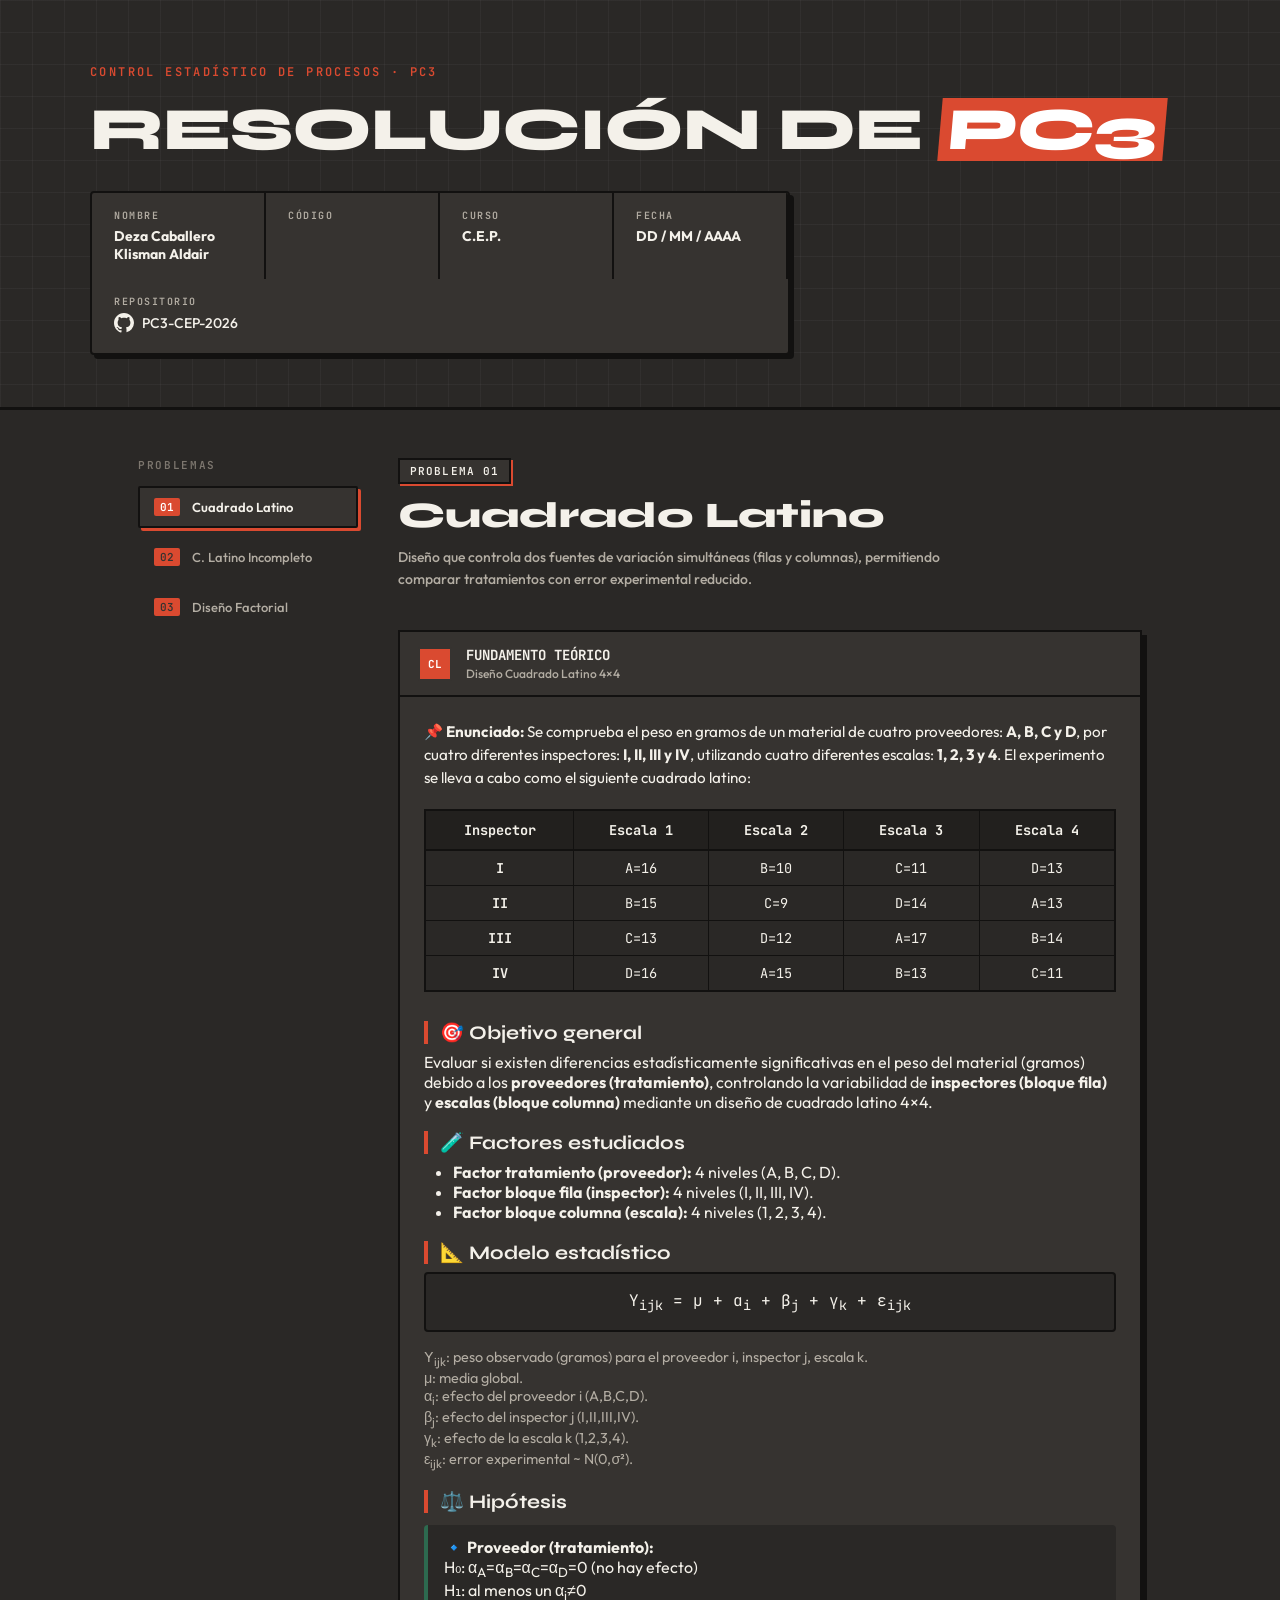
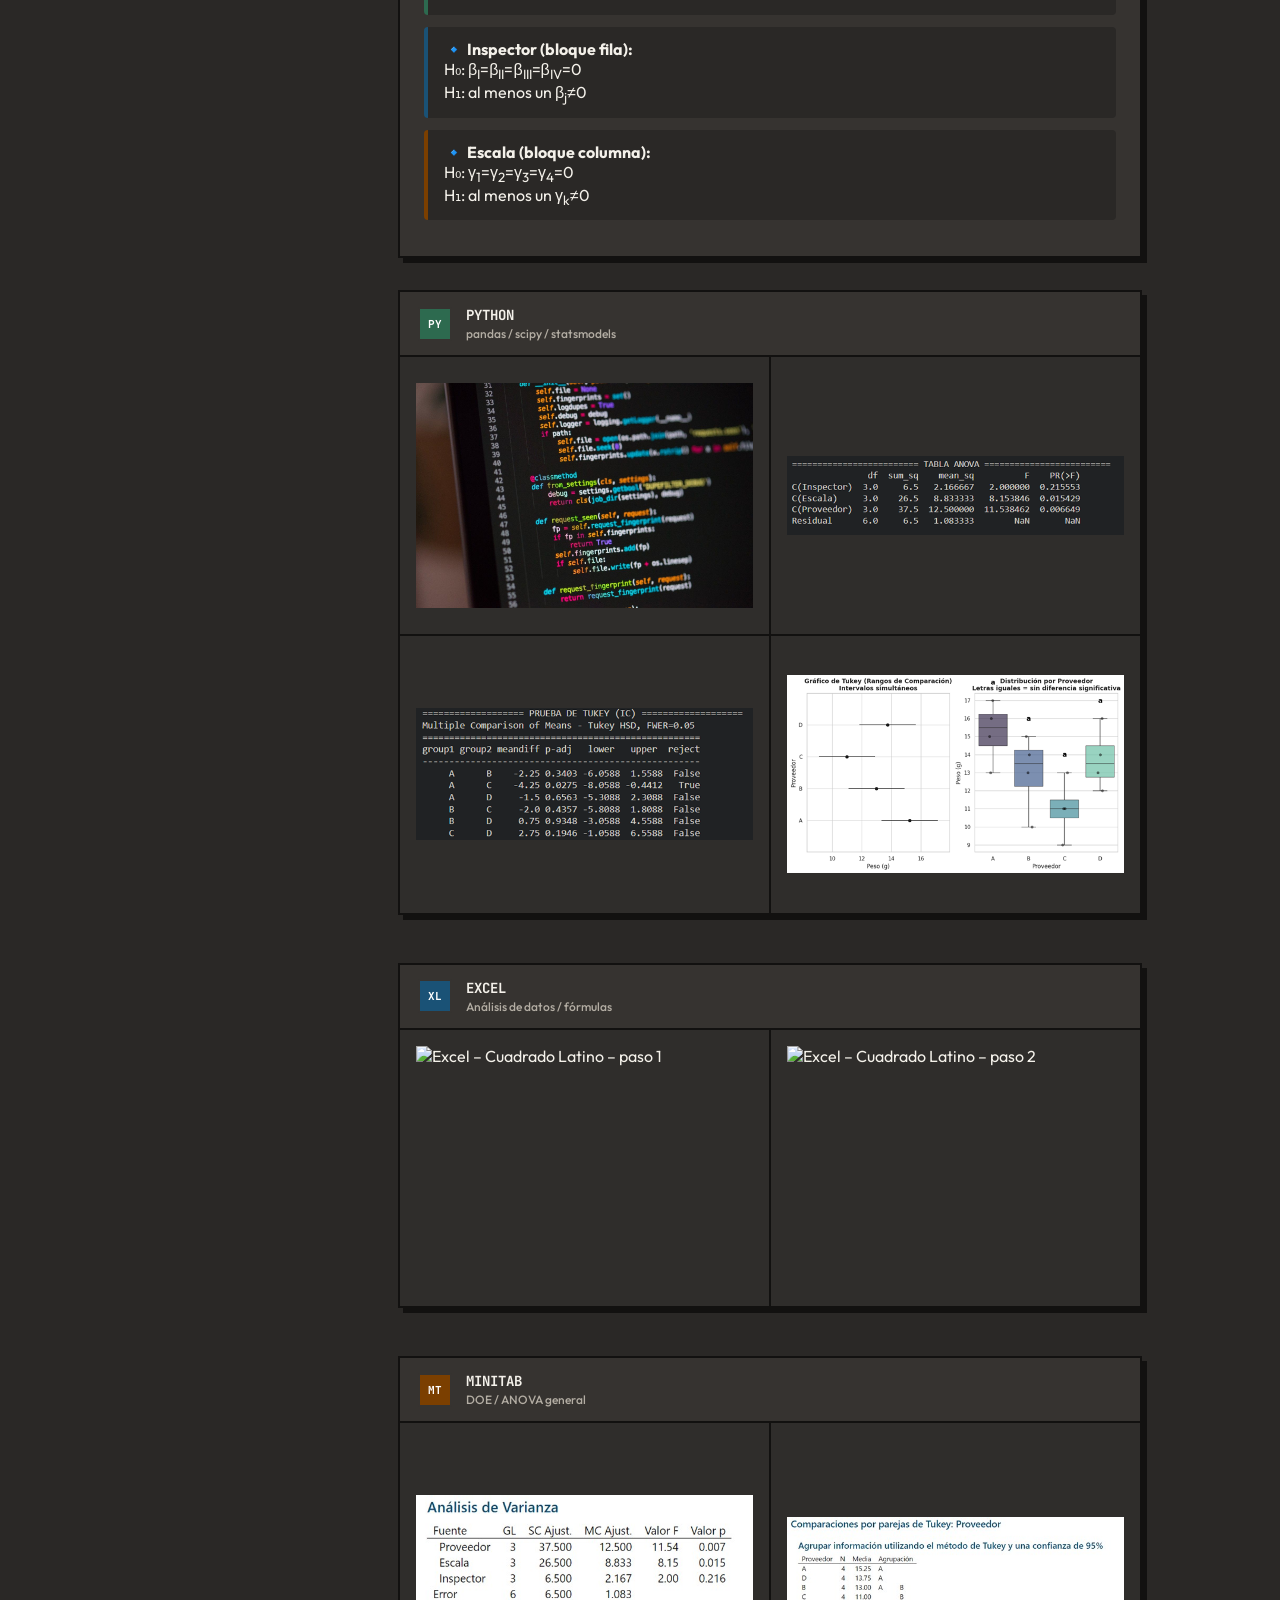
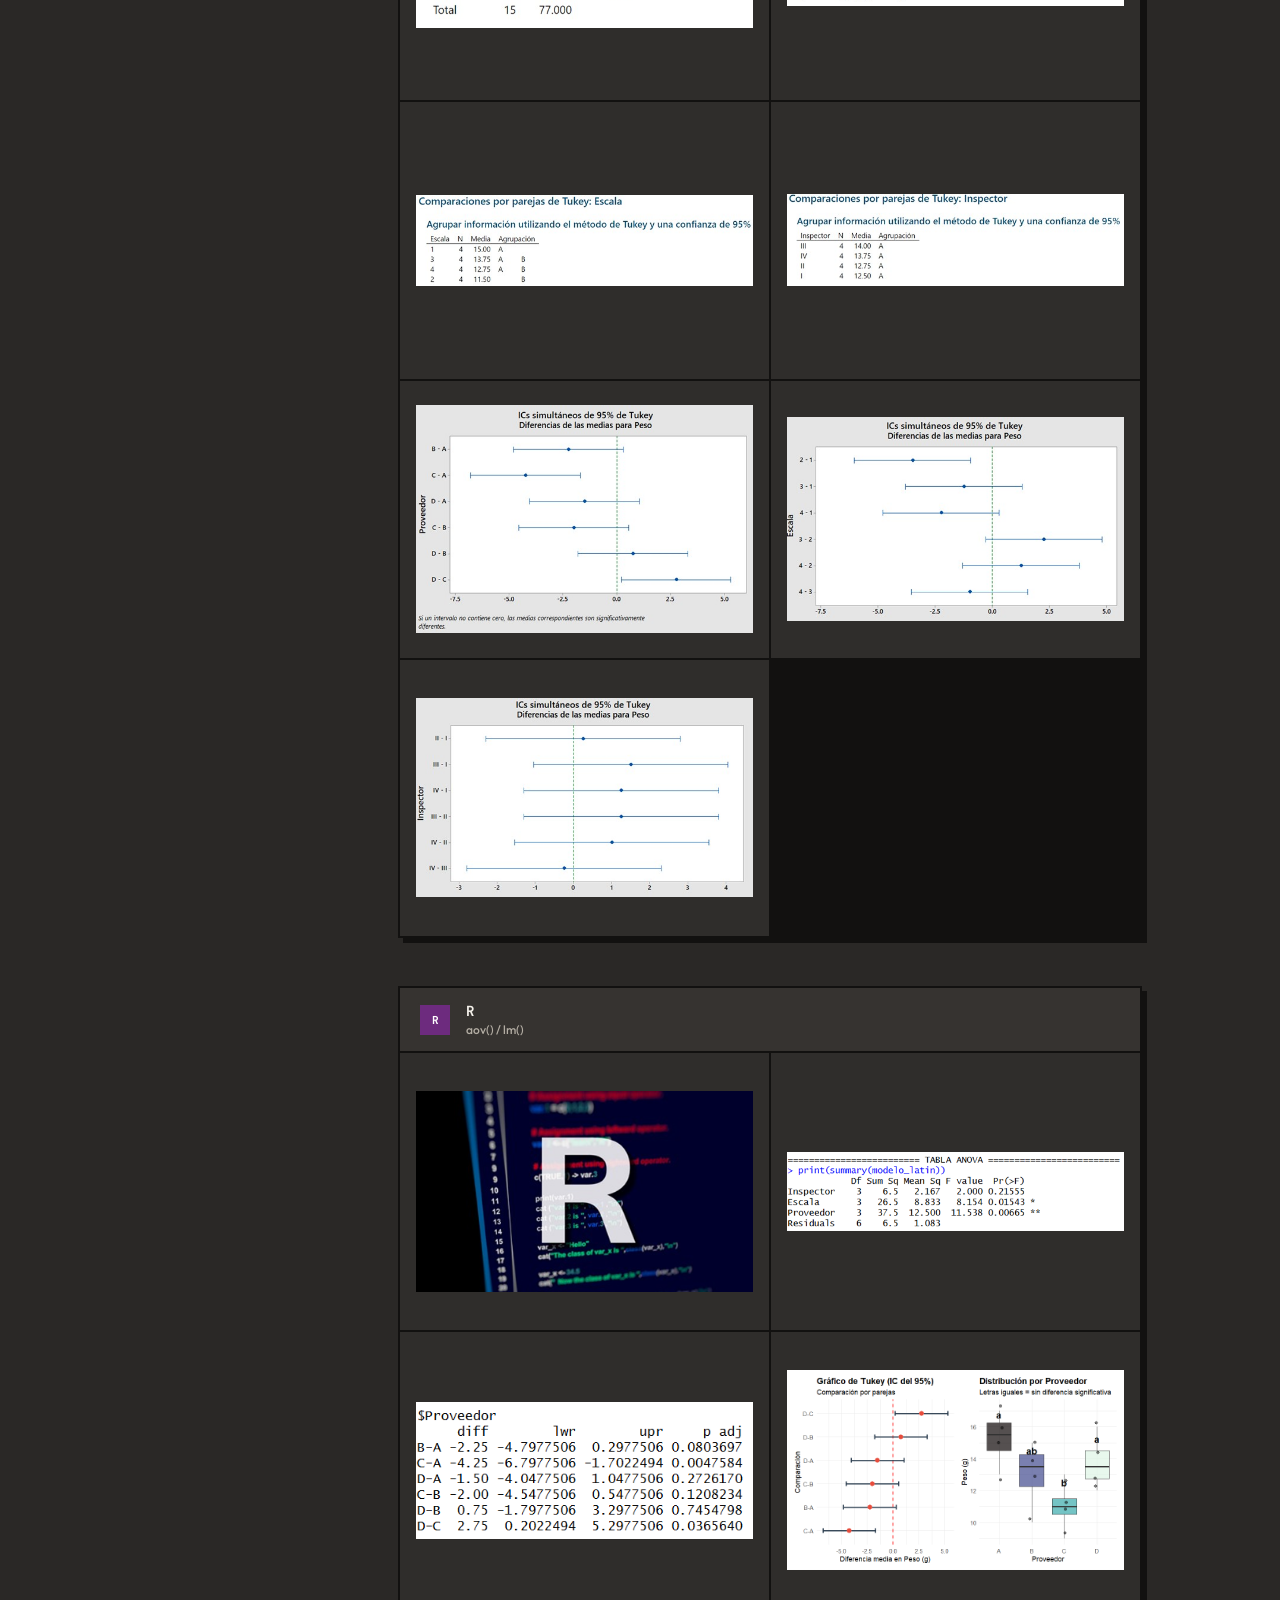
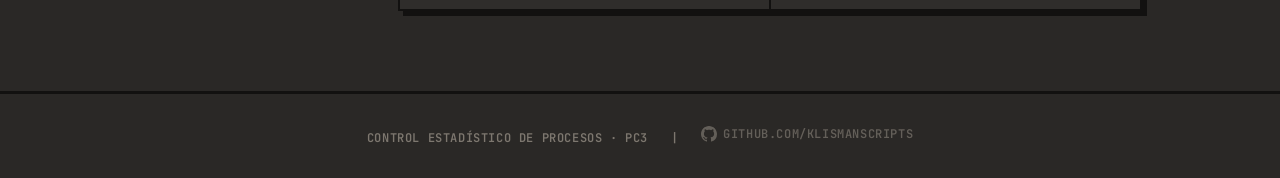
==== index.html @ 6b5bcc13 "Se agrega el proyecto" ====
<!DOCTYPE html>
<html lang="es">
<head>
<meta charset="UTF-8"/>
<meta name="viewport" content="width=device-width, initial-scale=1.0"/>
<title>Examen — Control Estadístico de Procesos</title>
<link rel="preconnect" href="https://fonts.googleapis.com"/>
<link rel="preconnect" href="https://fonts.gstatic.com" crossorigin/>
<link href="https://fonts.googleapis.com/css2?family=Syne:wght@700;800&family=Outfit:wght@300;400;500;600&family=JetBrains+Mono:wght@400;500&display=swap" rel="stylesheet"/>
<!-- Enlace a tu archivo CSS externo -->
<link rel="stylesheet" href="style.css"/>
</head>
<body>

<!-- LIGHTBOX -->
<div id="lb">
  <button id="lb-x" onclick="lbClose()">&#x2715;</button>
  
  <img id="lb-img" src="" alt=""/>
  
  <div id="lb-code-container" style="display:none;">
    <button id="btn-copy" onclick="copyCode()">Copiar Código</button>
    <pre><code id="lb-code"></code></pre>
  </div>
  
  <div id="lb-cap"></div>
</div>
<!-- ═══════════ HERO ═══════════ -->
<div class="hero">
  <div class="hero-in">
    <div class="eyebrow">Control Estadístico de Procesos &middot; PC3</div>
    <h1>Resolución de <em>PC3</em></h1>
    <div class="s-grid">
      <div class="s-field">
        <div class="s-label">Nombre</div>
        <!-- ▼ ESCRIBE TU NOMBRE ▼ -->
        <div class="s-val">Deza Caballero Klisman Aldair</div>
      </div>
      <div class="s-field">
        <div class="s-label">Código</div>
        <!-- ▼ ESCRIBE TU CÓDIGO ▼ -->
        <div class="s-val"></div>
      </div>
      <div class="s-field">
        <div class="s-label">CURSO</div>
        <div class="s-val">C.E.P.</div>
      </div>
      <div class="s-field">
        <div class="s-label">Fecha</div>
        <!-- ▼ ESCRIBE LA FECHA ▼ -->
        <div class="s-val">DD / MM / AAAA</div>
      </div>
      
      <!-- ▼ REPOSITORIO AL FINAL ▼ -->
      <div class="s-field">
        <div class="s-label">Repositorio</div>
        <div class="s-val">
          <a href="https://github.com/KlismanScripts/Calculadora-JavaScript" target="_blank" style="display: inline-flex; align-items: center; gap: 8px; text-decoration: none; color: inherit; font-weight: 500;">
            <svg height="20" viewBox="0 0 16 16" width="20" fill="currentColor" style="vertical-align: middle;">
              <path fill-rule="evenodd" d="M8 0C3.58 0 0 3.58 0 8c0 3.54 2.29 6.53 5.47 7.59.4.07.55-.17.55-.38 0-.19-.01-.82-.01-1.49-2.01.37-2.53-.49-2.69-.94-.09-.23-.48-.94-.82-1.13-.28-.15-.68-.52-.01-.53.63-.01 1.08.58 1.23.82.72 1.21 1.87.87 2.33.66.07-.52.28-.87.51-1.07-1.78-.2-3.64-.89-3.64-3.95 0-.87.31-1.59.82-2.15-.08-.2-.36-1.02.08-2.12 0 0 .67-.21 2.2.82.64-.18 1.32-.27 2-.27.68 0 1.36.09 2 .27 1.53-1.04 2.2-.82 2.2-.82.44 1.1.16 1.92.08 2.12.51.56.82 1.27.82 2.15 0 3.07-1.87 3.75-3.65 3.95.29.25.54.73.54 1.48 0 1.07-.01 1.93-.01 2.2 0 .21-.15.46-.55.38A8.01 8.01 0 0 0 16 8c0-4.42-3.58-8-8-8z"/>
            </svg>
            <span>PC3-CEP-2026</span>
          </a>
        </div>
      </div>
      <!-- ───────────────────────── -->
      
    </div>
  </div>
</div>


<!-- ═══════════ SHELL (sidebar + contenido) ═══════════ -->
<div class="shell">

  <!-- ── SIDEBAR: botones de problema ── -->
  <aside class="sidebar">
    <div class="sidebar-title">Problemas</div>

    <!-- ▼ Un botón por problema. onclick="loadProblem('p1')" ▼ -->
    <button class="prob-btn" id="btn-p1" onclick="loadProblem('p1')">
      <span class="btn-num">01</span>
      <span class="btn-label">Cuadrado Latino</span>
    </button>
    <button class="prob-btn" id="btn-p2" onclick="loadProblem('p2')">
      <span class="btn-num">02</span>
      <span class="btn-label">C. Latino Incompleto</span>
    </button>
    <button class="prob-btn" id="btn-p3" onclick="loadProblem('p3')">
      <span class="btn-num">03</span>
      <span class="btn-label">Diseño Factorial</span>
    </button>
    <!--
    ▼ AGREGA MÁS PROBLEMAS AQUÍ — copia el bloque de arriba y cambia el número y nombre ▼
    <button class="prob-btn" onclick="show('p4')">
      <span class="btn-num">04</span>
      <span class="btn-label">Nombre del problema</span>
    </button>
    -->
  </aside>

  <!-- ── CONTENIDO: paneles de problema ── -->
  <div class="content" id="contenedor-dinamico">
    
    <!-- ╔═══════════════════════════════════════════════╗
         ║  MENSAJE INICIAL EN LA CARÁTULA               ║
         ╚═══════════════════════════════════════════════╝ -->
    <div style="text-align: center; padding: 60px 20px; color: var(--ink-soft); font-family: var(--font-m);">
      <h2 style="font-family: var(--font-d); font-size: 24px; color: var(--ink); margin-bottom: 10px;">¡Bienvenido al Examen!</h2>
      <p>Selecciona un problema en la barra lateral para ver su resolución.</p>
    </div>

  </div><!-- /content -->
</div><!-- /shell -->

<footer>
  Control Estadístico de Procesos &middot; PC3
  &nbsp;&nbsp;|&nbsp;&nbsp;
  <a href="https://github.com/TU_USUARIO" target="_blank" style="color:inherit;opacity:0.7;text-decoration:none;display:inline-flex;align-items:center;gap:6px;">
    <svg height="16" width="16" viewBox="0 0 16 16" fill="currentColor"><path d="M8 0C3.58 0 0 3.58 0 8c0 3.54 2.29 6.53 5.47 7.59.4.07.55-.17.55-.38 0-.19-.01-.82-.01-1.49-2.01.37-2.53-.49-2.69-.94-.09-.23-.48-.94-.82-1.13-.28-.15-.68-.52-.01-.53.63-.01 1.08.58 1.23.82.72 1.21 1.87.87 2.33.66.07-.52.28-.87.51-1.07-1.78-.2-3.64-.89-3.64-3.95 0-.87.31-1.59.82-2.15-.08-.2-.36-1.02.08-2.12 0 0 .67-.21 2.2.82.64-.18 1.32-.27 2-.27.68 0 1.36.09 2 .27 1.53-1.04 2.2-.82 2.2-.82.44 1.1.16 1.92.08 2.12.51.56.82 1.27.82 2.15 0 3.07-1.87 3.75-3.65 3.95.29.25.54.73.54 1.48 0 1.07-.01 1.93-.01 2.2 0 .21.15.46.55.38A8.013 8.013 0 0016 8c0-4.42-3.58-8-8-8z"/></svg>
    github.com/KlismanScripts
  </a>
</footer>
<!-- Enlace a tu archivo JS externo -->
<script src="script.js"></script>
</body>
</html>
---- style.css ----
:root {
  /* ▼ PALETA DARK MODE FANZINE (Cálida, estéticamente profesional y sin negros puros) ▼ */
  --bg:        #2a2826; /* Fondo carbón cálido, descansa la vista y da un toque premium */
  --ink:       #f4f1ea; /* ¡Tu fondo claro original ahora es el color del texto! Mantiene la identidad */
  --ink-soft:  #b3ada3; /* Gris arena claro para textos secundarios */
  --ink-muted: #7d776f; /* Gris medio apagado para detalles */
  --white:     #363330; /* El color de los paneles, sutilmente más claro que el fondo */
  --rule:      #121110; /* Un tono casi negro mate para bordes y sombras (mantiene el contraste indie) */
  --gold:      #da4a30; /* El mismo rojo vintage, un 5% más vibrante para resaltar en oscuro */
  
  /* ▼ COLORES DE HERRAMIENTAS (INTACTOS) ▼ */
  --py: #2d6a4f;
  --xl: #1a5276;
  --mt: #7b3f00;
  --r:  #6d2b7e;
  
  --font-d: 'Syne', sans-serif;
  --font-b: 'Outfit', sans-serif;
  --font-m: 'JetBrains Mono', monospace;
  --rad: 4px; /* Bordes menos redondeados para un look más rústico/impreso */
  --rad-s: 2px;
}
*, *::before, *::after { box-sizing: border-box; margin: 0; padding: 0; }
html { scroll-behavior: smooth; }
body { font-family: var(--font-b); background: var(--bg); color: var(--ink); -webkit-font-smoothing: antialiased; }

/* ── HERO ── */
.hero { background: var(--bg); color: var(--ink); padding: 64px 48px 52px; position: relative; overflow: hidden; border-bottom: 3px solid var(--rule); }
.hero::before {
  content: ''; position: absolute; inset: 0;
  /* Grilla de fondo adaptada al modo oscuro con tu color arena transparente */
  background-image: linear-gradient(rgba(244, 241, 234, 0.04) 1px, transparent 1px),
                    linear-gradient(90deg, rgba(244, 241, 234, 0.04) 1px, transparent 1px);
  background-size: 32px 32px;
}
.hero-in { position: relative; max-width: 1100px; margin: 0 auto; }
.eyebrow { font-family: var(--font-m); font-size: 12px; font-weight: 600; letter-spacing: .2em; text-transform: uppercase; color: var(--gold); margin-bottom: 18px; }
.hero h1 { font-family: var(--font-d); font-size: clamp(34px,5vw,60px); font-weight: 800; line-height: 1.05; margin-bottom: 30px; letter-spacing: -1px; text-transform: uppercase; color: var(--ink); }
.hero h1 em { font-style: normal; color: #ffffff; background: var(--gold); padding: 0 8px; display: inline-block; transform: skew(-5deg); }
.s-grid { display: grid; grid-template-columns: repeat(4,1fr); border: 2px solid var(--rule); border-radius: var(--rad); overflow: hidden; max-width: 700px; background: var(--white); box-shadow: 4px 4px 0px var(--rule); }
.s-field { padding: 16px 22px; border-right: 2px solid var(--rule); }
.s-field:last-child { border-right: none; }
.s-label { font-family: var(--font-m); font-size: 10px; font-weight: 600; letter-spacing: .15em; text-transform: uppercase; color: var(--ink-soft); margin-bottom: 5px; }
.s-val { font-size: 14px; font-weight: 700; color: var(--ink); }

/* ── SIDEBAR + LAYOUT ── */
.shell { display: flex; max-width: 1100px; margin: 0 auto; padding: 0 48px 80px; gap: 40px; }

.sidebar {
  flex-shrink: 0;
  width: 220px;
  padding-top: 48px;
  position: sticky;
  top: 24px;
  align-self: flex-start;
  height: fit-content;
}
.sidebar-title {
  font-family: var(--font-m);
  font-size: 11px;
  font-weight: 600;
  letter-spacing: .15em;
  text-transform: uppercase;
  color: var(--ink-muted);
  margin-bottom: 14px;
}
.prob-btn {
  display: flex;
  align-items: center;
  gap: 12px;
  width: 100%;
  background: transparent;
  border: 2px solid transparent;
  border-radius: var(--rad-s);
  padding: 10px 14px;
  cursor: pointer;
  text-align: left;
  margin-bottom: 8px;
  transition: all .15s ease;
  font-family: var(--font-b);
  color: var(--ink-soft);
}
/* Reemplazo del salto por un sutil oscurecimiento de fondo para mayor seriedad */
.prob-btn:hover { border-color: var(--rule); background: rgba(244, 241, 234, 0.03); color: var(--ink); }
/* Botón activo estático, sin desplazamientos */
.prob-btn.active { background: var(--white); border-color: var(--rule); color: var(--ink); box-shadow: 3px 3px 0px var(--gold); }
.btn-num {
  font-family: var(--font-m);
  font-size: 11px;
  font-weight: 600;
  color: var(--white); /* Texto sobre el oro */
  background: var(--gold);
  border-radius: 2px;
  padding: 2px 6px;
  flex-shrink: 0;
}
.prob-btn.active .btn-num { color: #ffffff; background: var(--gold); }
.btn-label { font-size: 13px; font-weight: 500; }
.prob-btn.active .btn-label { color: var(--ink); font-weight: 600; }

/* ── CONTENIDO ── */
.content { flex: 1; min-width: 0; padding-top: 48px; }
.prob-panel { display: none; }
.prob-panel.active { display: block; animation: punchIn 0.25s cubic-bezier(0.175, 0.885, 0.32, 1.275); }

@keyframes punchIn {
  from { opacity: 0; transform: scale(0.98); }
  to { opacity: 1; transform: scale(1); }
}

.prob-head { margin-bottom: 40px; }
.prob-tag {
  display: inline-block;
  font-family: var(--font-m); font-size: 11px; font-weight: 600; letter-spacing: .1em; text-transform: uppercase;
  color: var(--ink); background: var(--white); border: 2px solid var(--rule);
  padding: 4px 10px; margin-bottom: 12px; box-shadow: 2px 2px 0px var(--gold);
}
.prob-title { font-family: var(--font-d); font-size: clamp(24px,3vw,36px); font-weight: 800; line-height: 1.1; color: var(--ink); }
.prob-desc { margin-top: 10px; font-size: 14px; font-weight: 500; color: var(--ink-soft); line-height: 1.6; max-width: 600px; }

/* ── BLOQUE DE HERRAMIENTA ── */
/* Se eliminó la transición y el hover que movían el bloque. Ahora se mantiene firme y profesional */
.tool-block { margin-bottom: 48px; border: 2px solid var(--rule); background: var(--white); box-shadow: 5px 5px 0px var(--rule); }
.tool-block:last-child { margin-bottom: 0; }

.tool-header {
  display: flex; align-items: center; gap: 14px;
  padding: 14px 18px;
  border-bottom: 2px solid var(--rule);
  background: var(--white);
}

.tool-badge {
  width: 34px; height: 34px; border-radius: 2px;
  display: flex; align-items: center; justify-content: center;
  font-family: var(--font-m); font-size: 11px; font-weight: 700; color: #fff; flex-shrink: 0;
  border: 2px solid var(--white);
}
.tool-badge.py  { background: var(--py); }
.tool-badge.xl  { background: var(--xl); }
.tool-badge.mt  { background: var(--mt); }
.tool-badge.r   { background: var(--r);  }

.tool-name { font-family: var(--font-m); font-size: 14px; font-weight: 700; color: var(--ink); text-transform: uppercase; }
.tool-sub  { font-size: 12px; font-weight: 500; color: var(--ink-soft); margin-top: 2px; }

/* grilla de imágenes */
.img-grid {
  display: grid;
  grid-template-columns: repeat(auto-fill, minmax(280px, 1fr));
  gap: 2px;
  background: var(--rule); /* Las líneas entre imágenes se verán como sombras gruesas */
}
.img-cell {
  background: #2f2d2b; /* Fondo sutilmente oscuro para enmarcar la imagen sin ser negro */
  position: relative;
  overflow: hidden;
  cursor: zoom-in;
  aspect-ratio: 4/3;
}
.img-cell img {
  width: 100%; height: 100%;
  object-fit: contain;
  padding: 16px;
  transition: transform .2s ease;
}
/* Se redujo la escala de 1.03 a 1.01 para un efecto imperceptible y más serio */
.img-cell:hover img { transform: scale(1.01); }
.img-cap {
  position: absolute; bottom: 0; left: 0; right: 0;
  background: rgba(18, 17, 16, 0.9); /* Fondo semi-transparente que empata con la sombra */
  color: var(--ink); font-family: var(--font-m); font-size: 10px; font-weight: 500;
  padding: 8px 12px; letter-spacing: .05em; text-transform: uppercase;
  transform: translateY(100%); transition: transform 0.2s ease;
  border-top: 1px solid var(--rule);
}
.img-cell:hover .img-cap { transform: translateY(0); } /* El caption sube al pasar el mouse */

/* ── LIGHTBOX ── */
#lb { display:none; position:fixed; inset:0; background:rgba(18, 17, 16, 0.92); z-index:9999; align-items:center; justify-content:center; padding:24px; backdrop-filter: blur(6px); }
#lb.open { display:flex; }
#lb img { max-width:92vw; max-height:92vh; object-fit:contain; border: 4px solid var(--rule); box-shadow: 12px 12px 0px var(--rule); background: var(--bg); }
/* Se eliminó la animación de salto al cerrar el lightbox para mayor estabilidad */
#lb-x { position:fixed; top:24px; right:32px; width:44px; height:44px; border-radius:0; background:var(--gold); border:2px solid var(--rule); color:#ffffff; font-size:20px; font-weight:bold; cursor:pointer; display:flex; align-items:center; justify-content:center; transition: all 0.15s; box-shadow: 3px 3px 0px var(--rule); }
#lb-x:hover { background: var(--ink); color: var(--rule); } 
#lb-cap { position:fixed; bottom:24px; left:50%; transform:translateX(-50%); background:var(--white); color:var(--ink); border: 2px solid var(--rule); font-family:var(--font-m); font-size:12px; font-weight: 600; padding:8px 16px; text-transform: uppercase; box-shadow: 4px 4px 0px var(--rule); }

footer { border-top:3px solid var(--rule); padding:32px 48px; text-align:center; font-family:var(--font-m); font-size:12px; font-weight:600; color:var(--ink-muted); letter-spacing:.05em; text-transform: uppercase; }

@media(max-width:700px) {
  .hero { padding:40px 20px 36px; }
  .s-grid { grid-template-columns:1fr 1fr; }
  .shell { flex-direction:column; padding:0 20px 60px; gap:0; }
  .sidebar { width:100%; position:static; padding-top:32px; display:flex; flex-wrap:wrap; gap:8px; border-bottom: 2px dashed var(--rule); padding-bottom: 24px; margin-bottom: 24px; }
  .sidebar-title { width:100%; }
  .prob-btn { width:auto; flex:1; min-width:140px; margin-bottom: 0; }
  .content { padding-top:0; }
  .img-grid { grid-template-columns:1fr; gap: 2px; }
}

/*parche*/

/* ── ESTILOS PARA EL CÓDIGO EN EL LIGHTBOX ── */
#lb-code-container {
  background: var(--white); /* Alineado con las tarjetas */
  color: var(--ink); /* Tu color arena claro */
  padding: 36px 24px 24px 24px;
  border-radius: var(--rad);
  width: 90vw;
  max-width: 800px;
  max-height: 80vh;
  overflow-y: auto;
  position: relative;
  text-align: left;
  font-family: var(--font-m);
  font-size: 14px;
  line-height: 1.5;
  box-shadow: 12px 12px 0px var(--rule);
  border: 4px solid var(--rule);
}

#lb-code-container pre {
  margin: 0;
  white-space: pre-wrap; /* Para que el código no se salga de la pantalla */
}

/* Botón de copiar estático, sin saltos en hover */
#btn-copy {
  position: absolute;
  top: 12px;
  right: 12px;
  background: var(--gold);
  color: #ffffff;
  border: 2px solid var(--rule);
  padding: 6px 12px;
  cursor: pointer;
  font-family: var(--font-m);
  font-size: 12px;
  font-weight: 600;
  border-radius: var(--rad-s);
  transition: all 0.15s;
}

#btn-copy:hover {
  background: var(--ink);
  color: var(--rule);
}
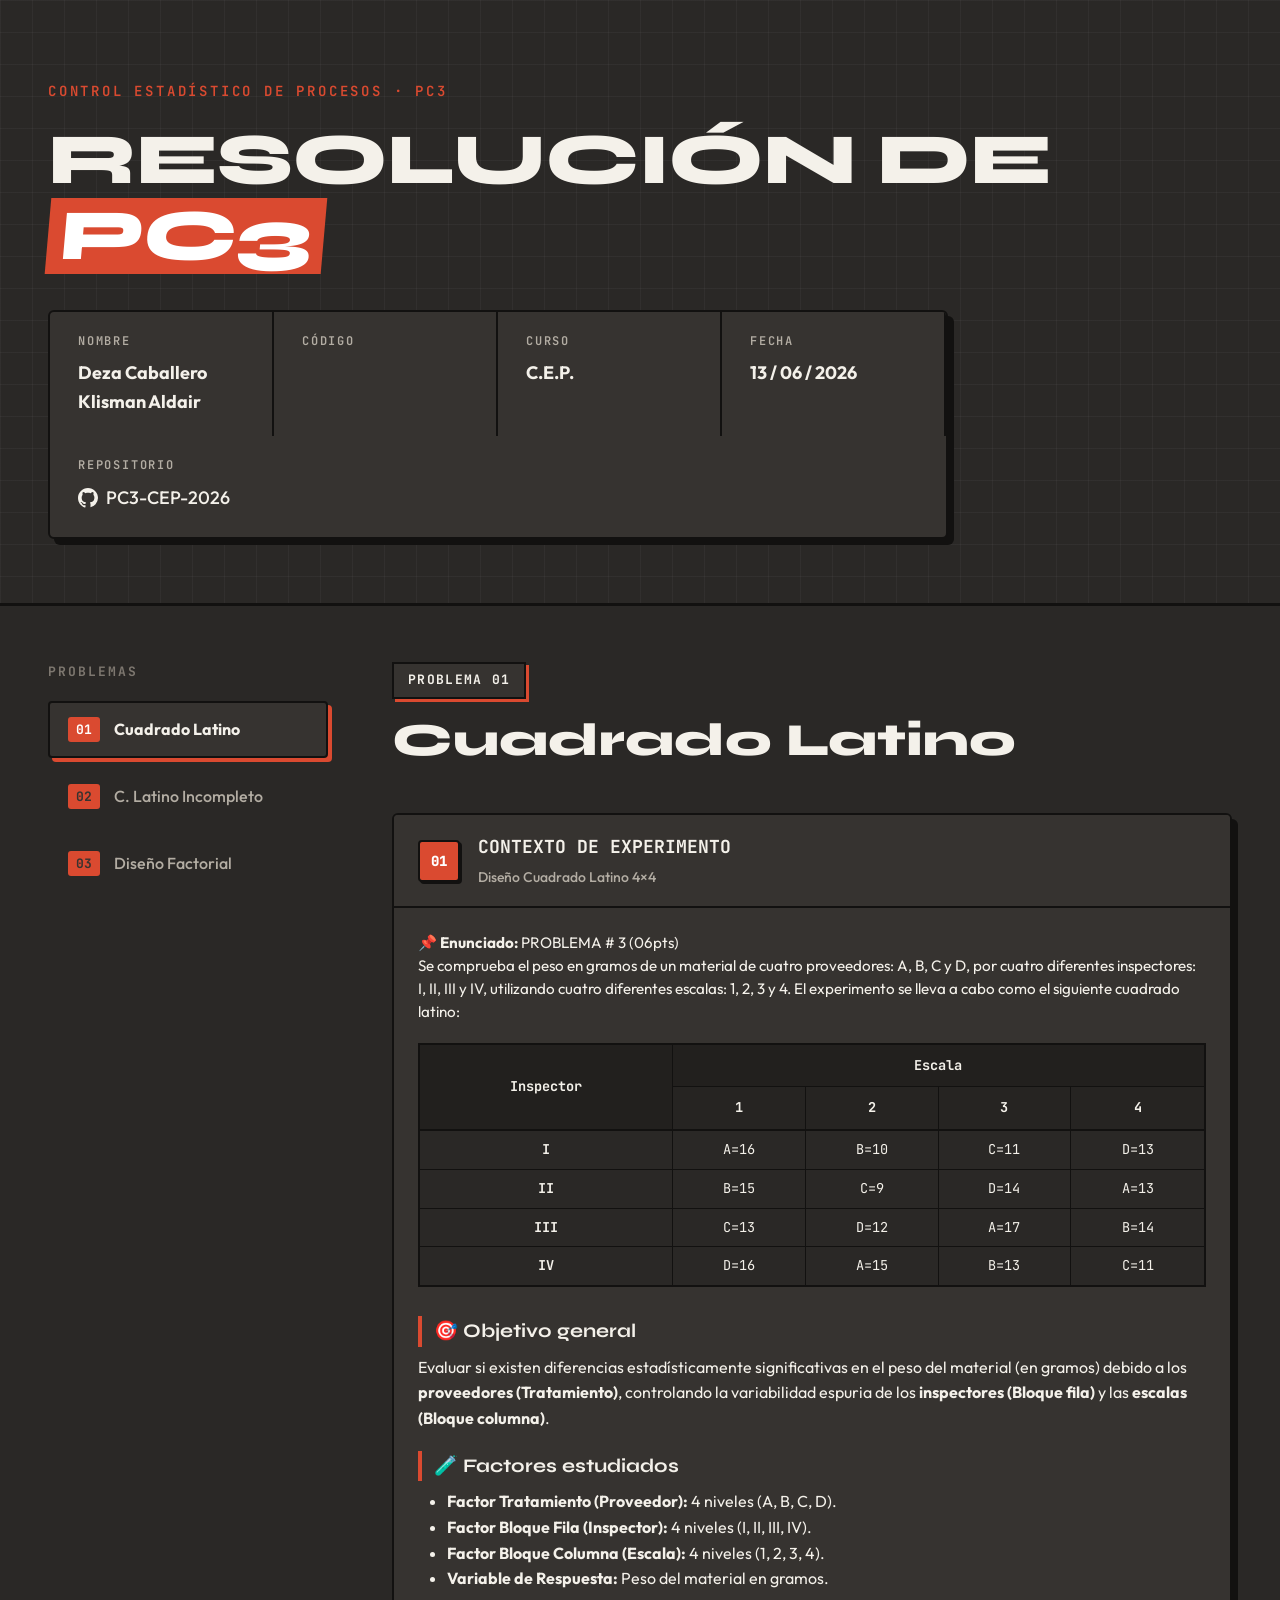
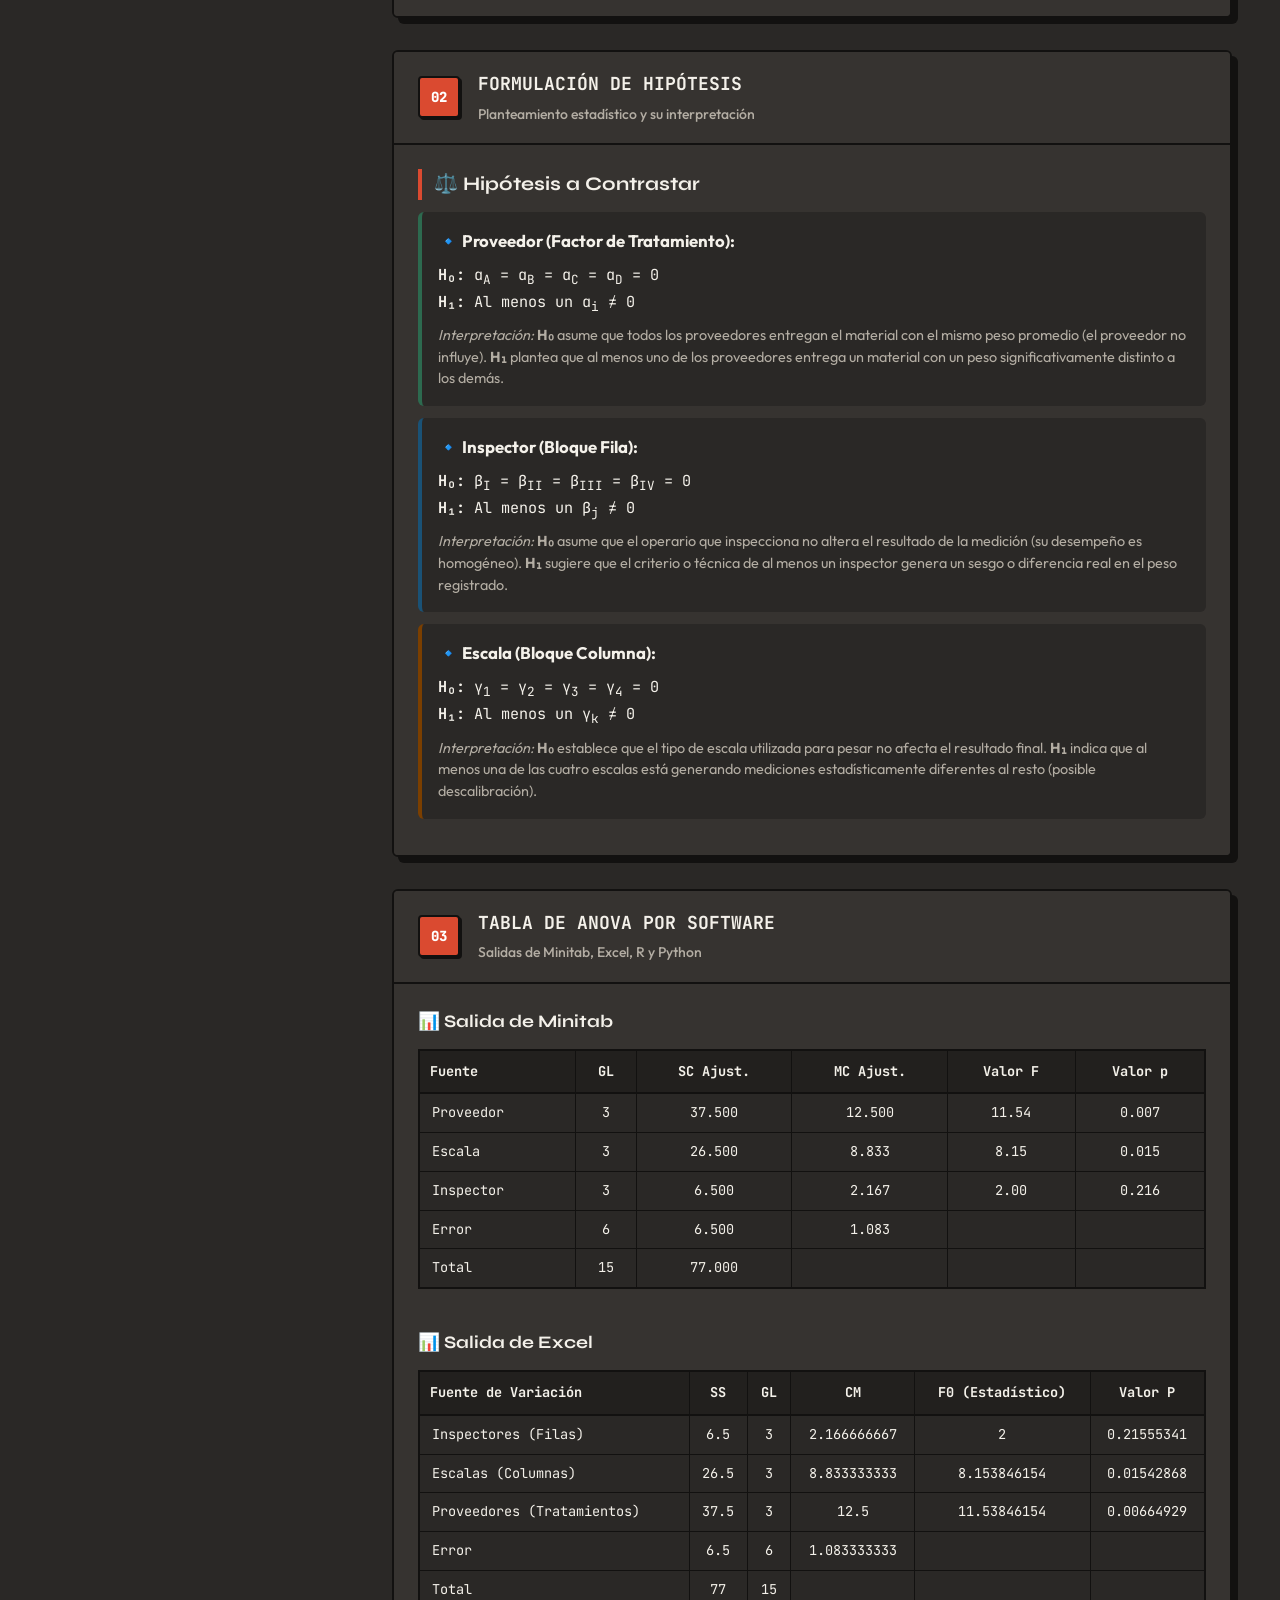
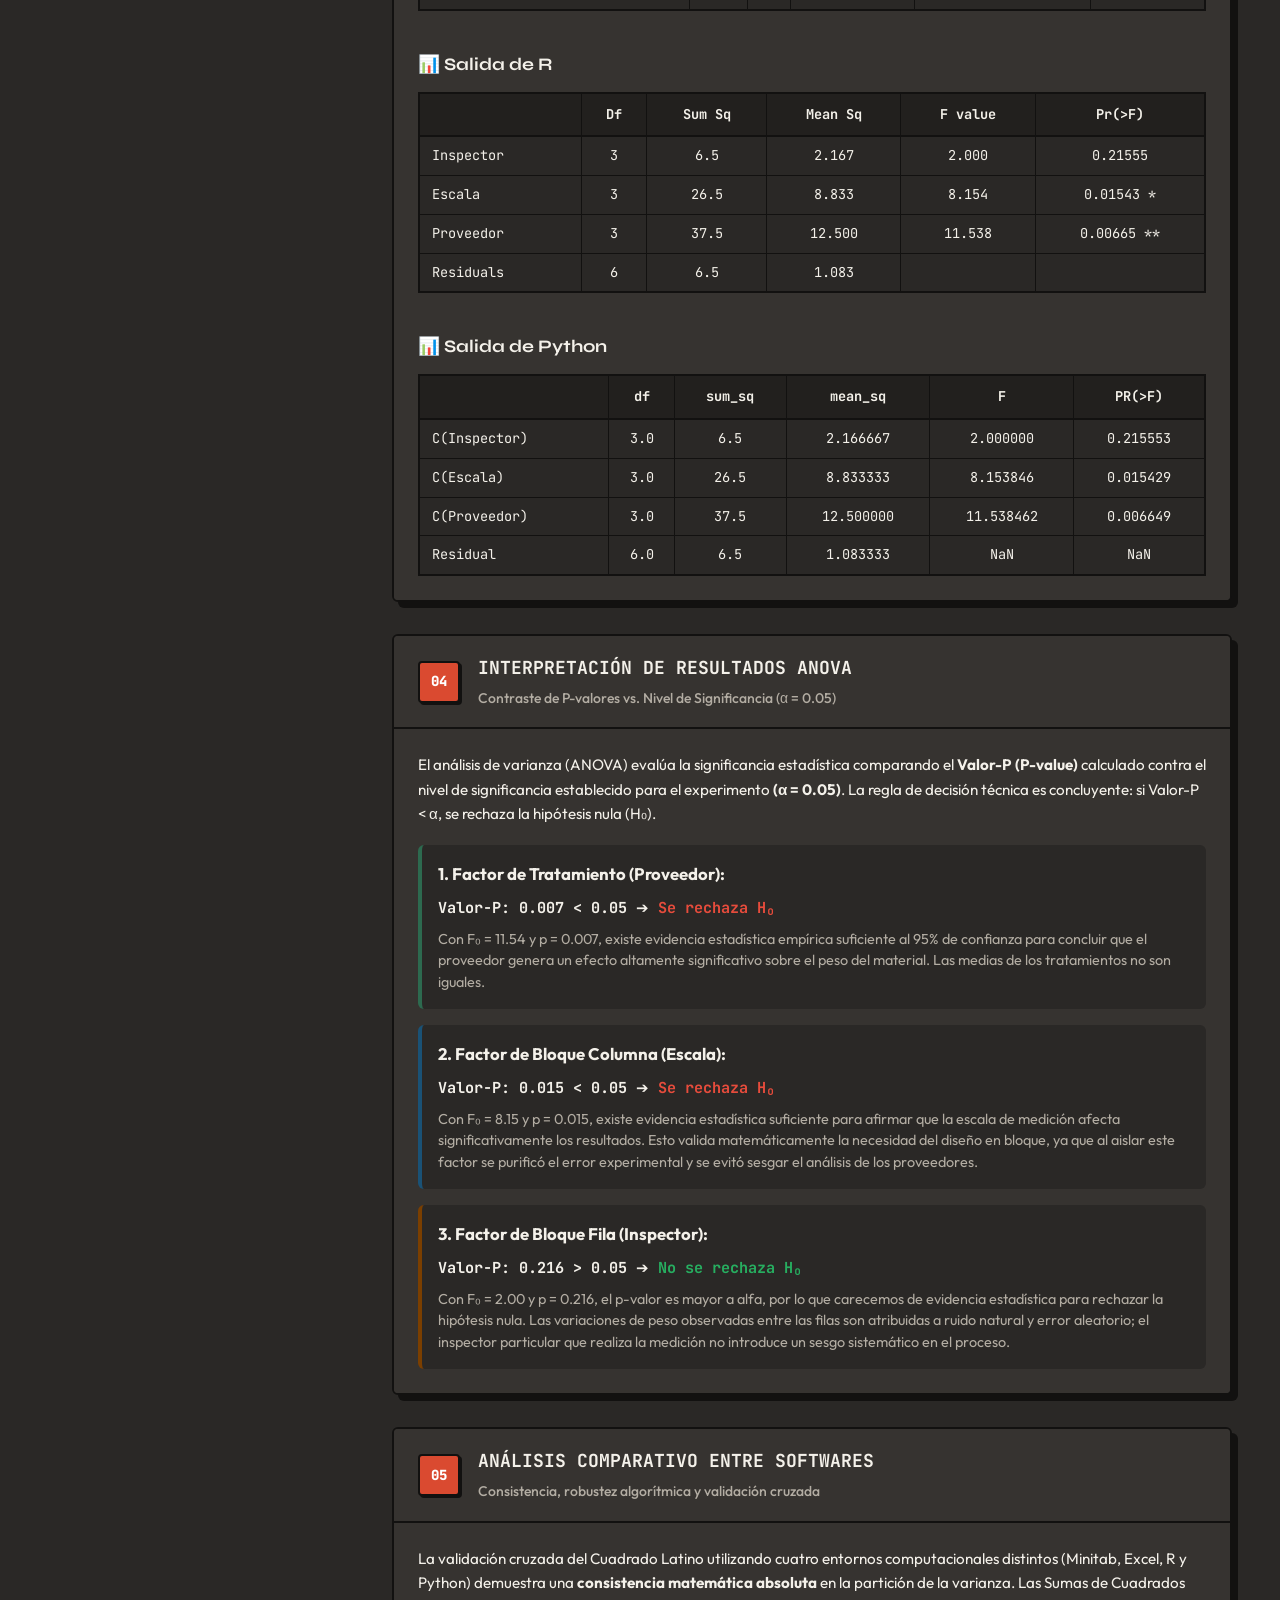
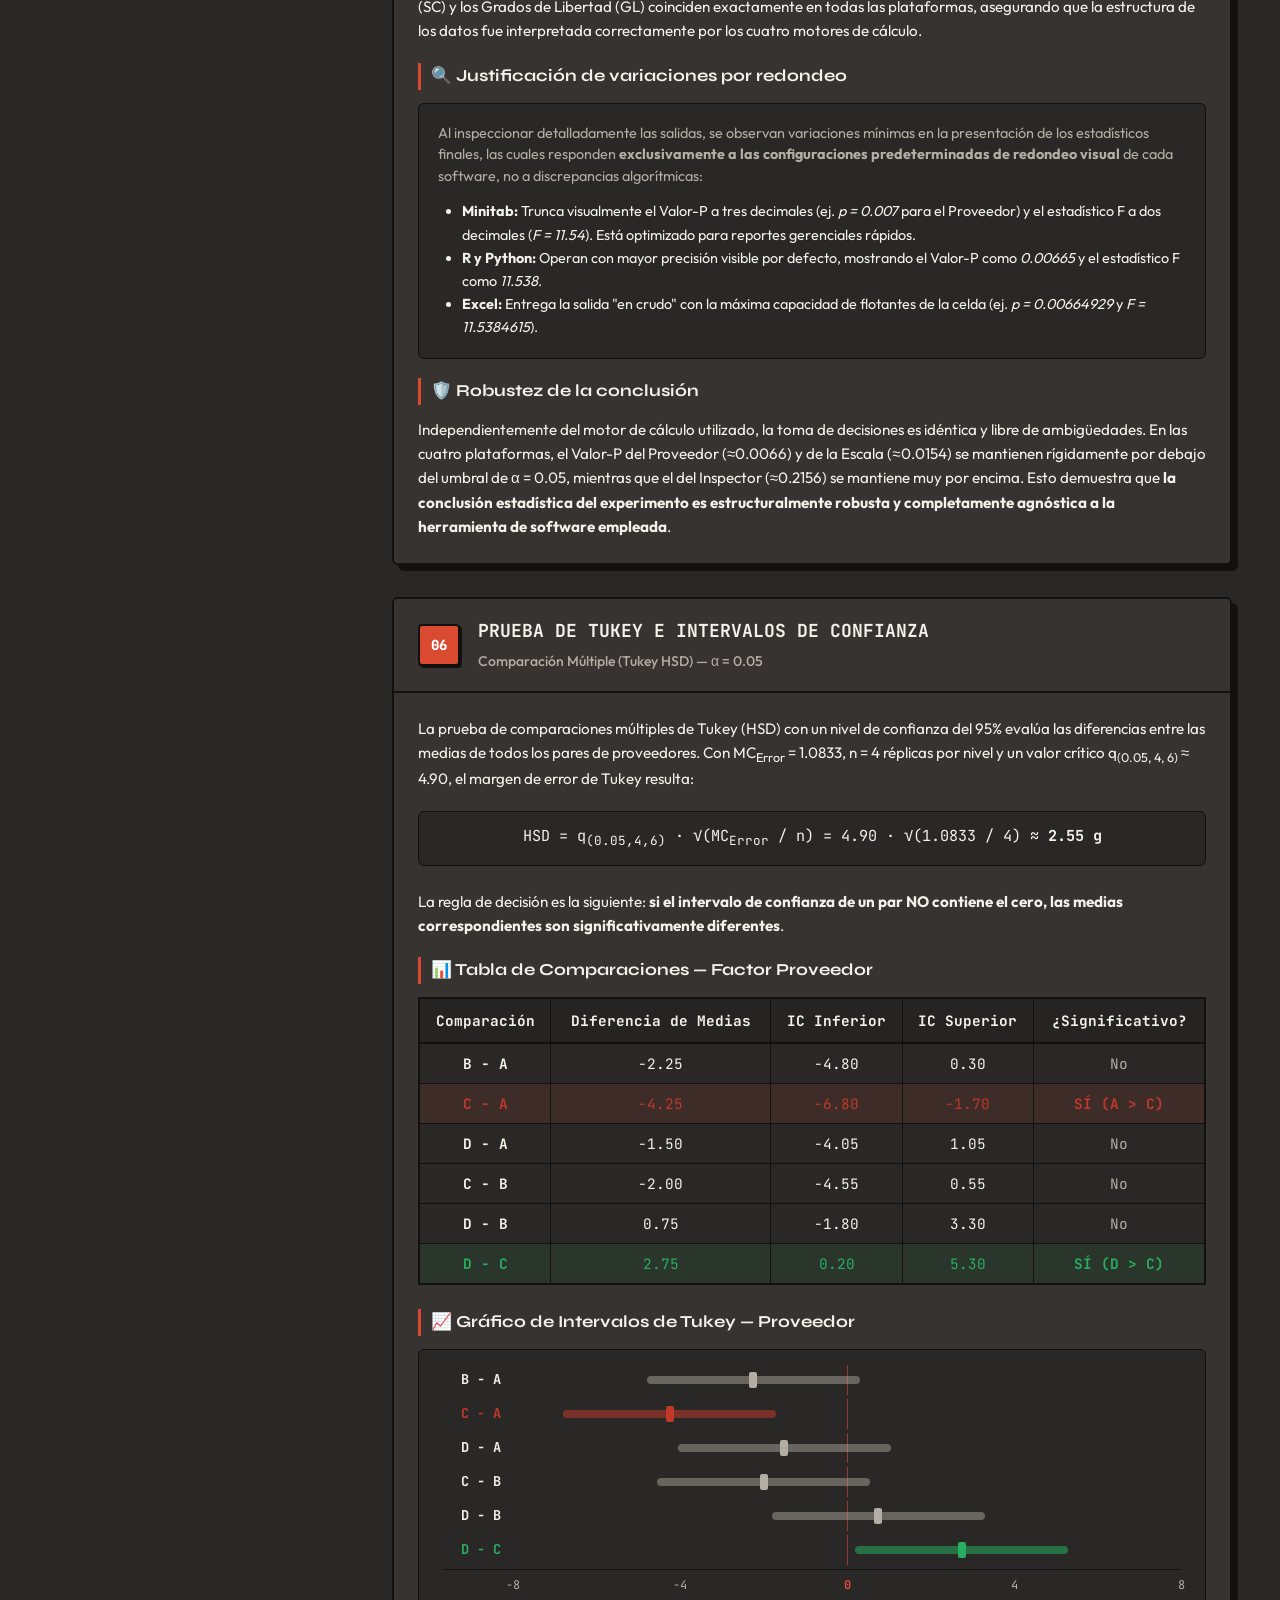
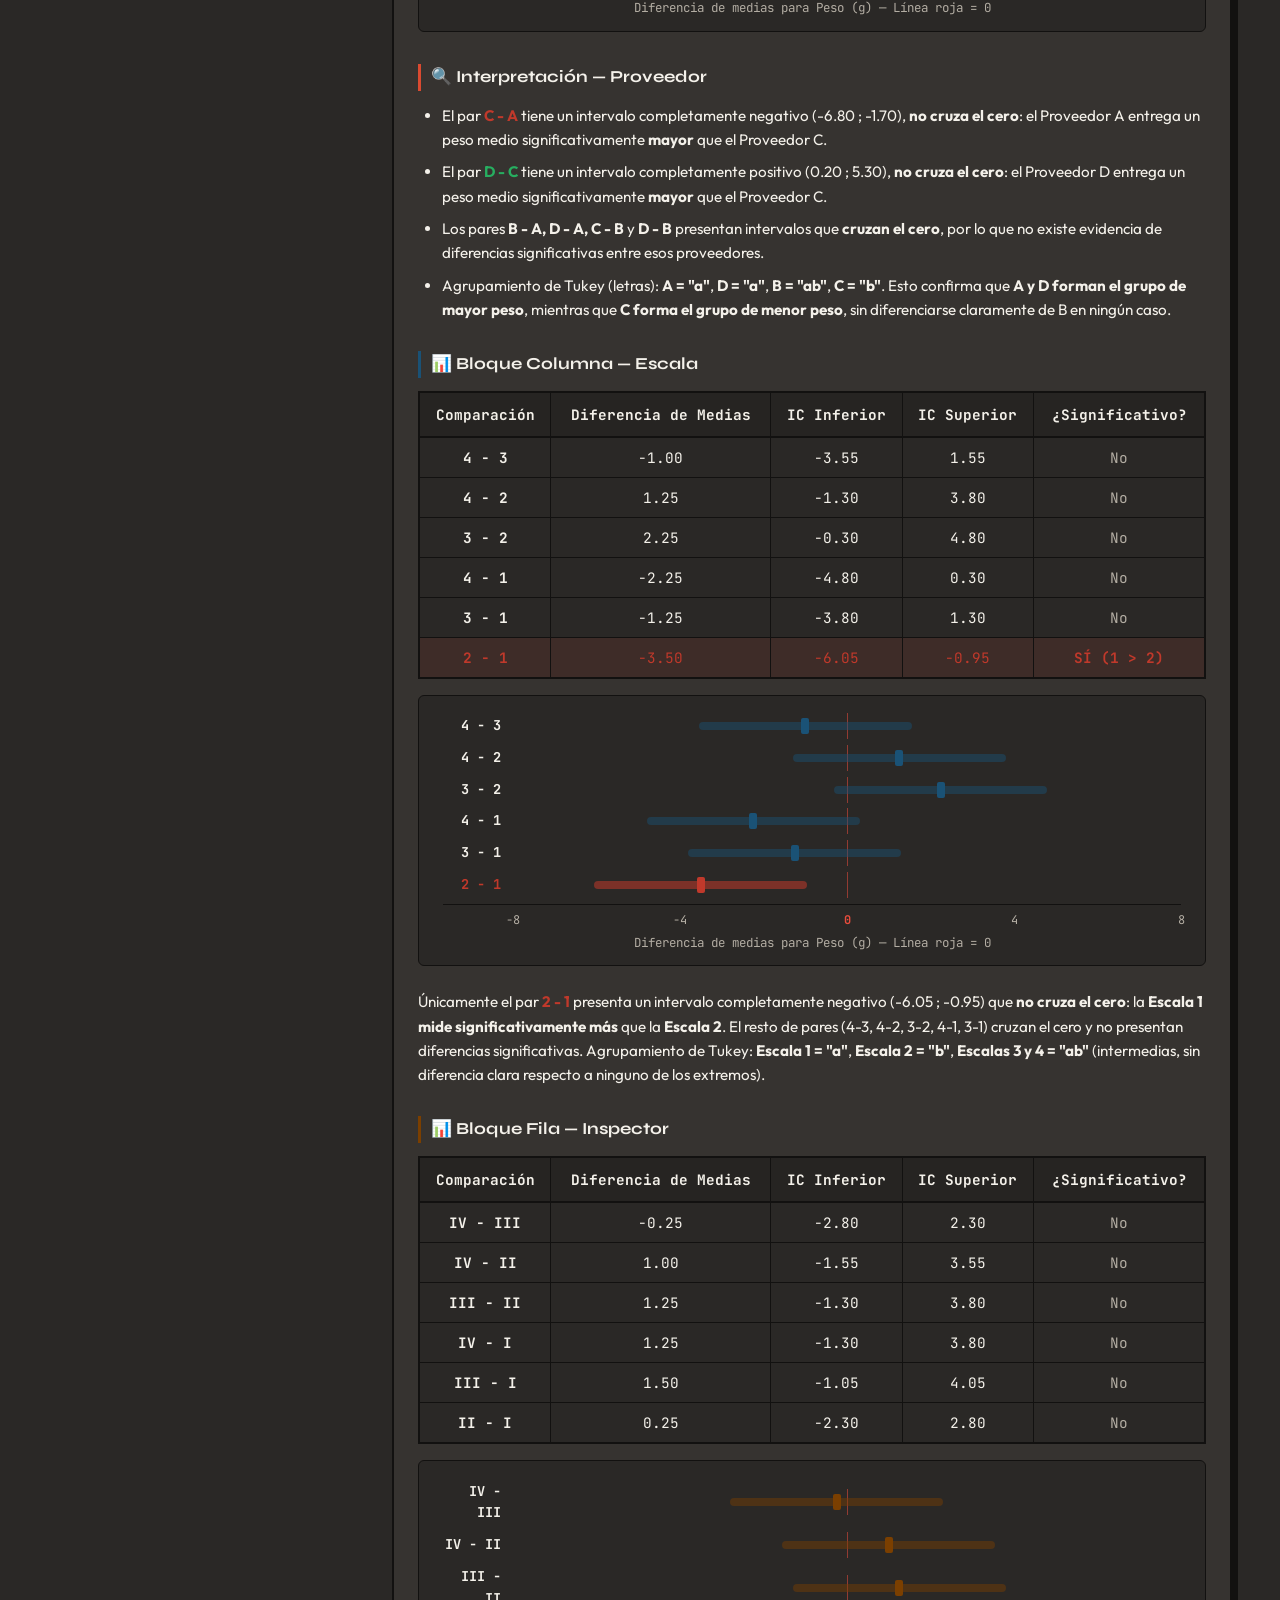
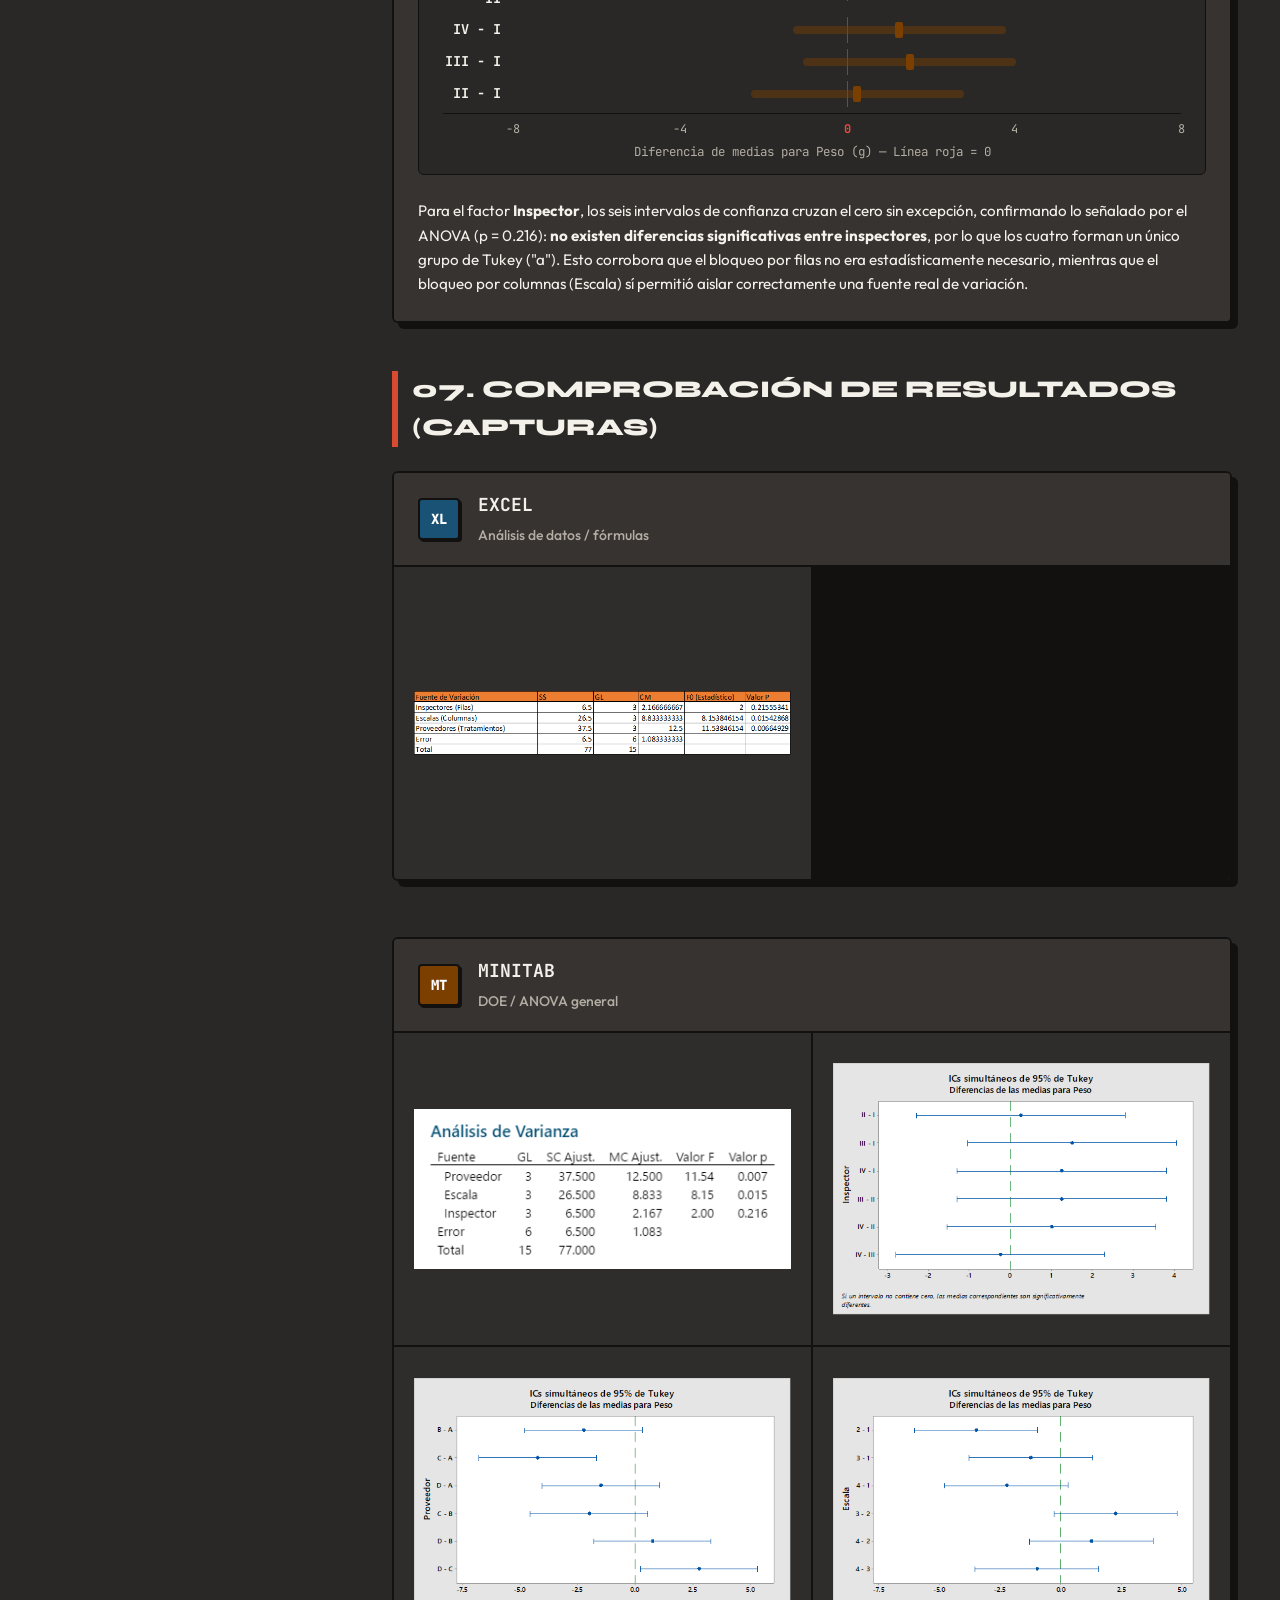
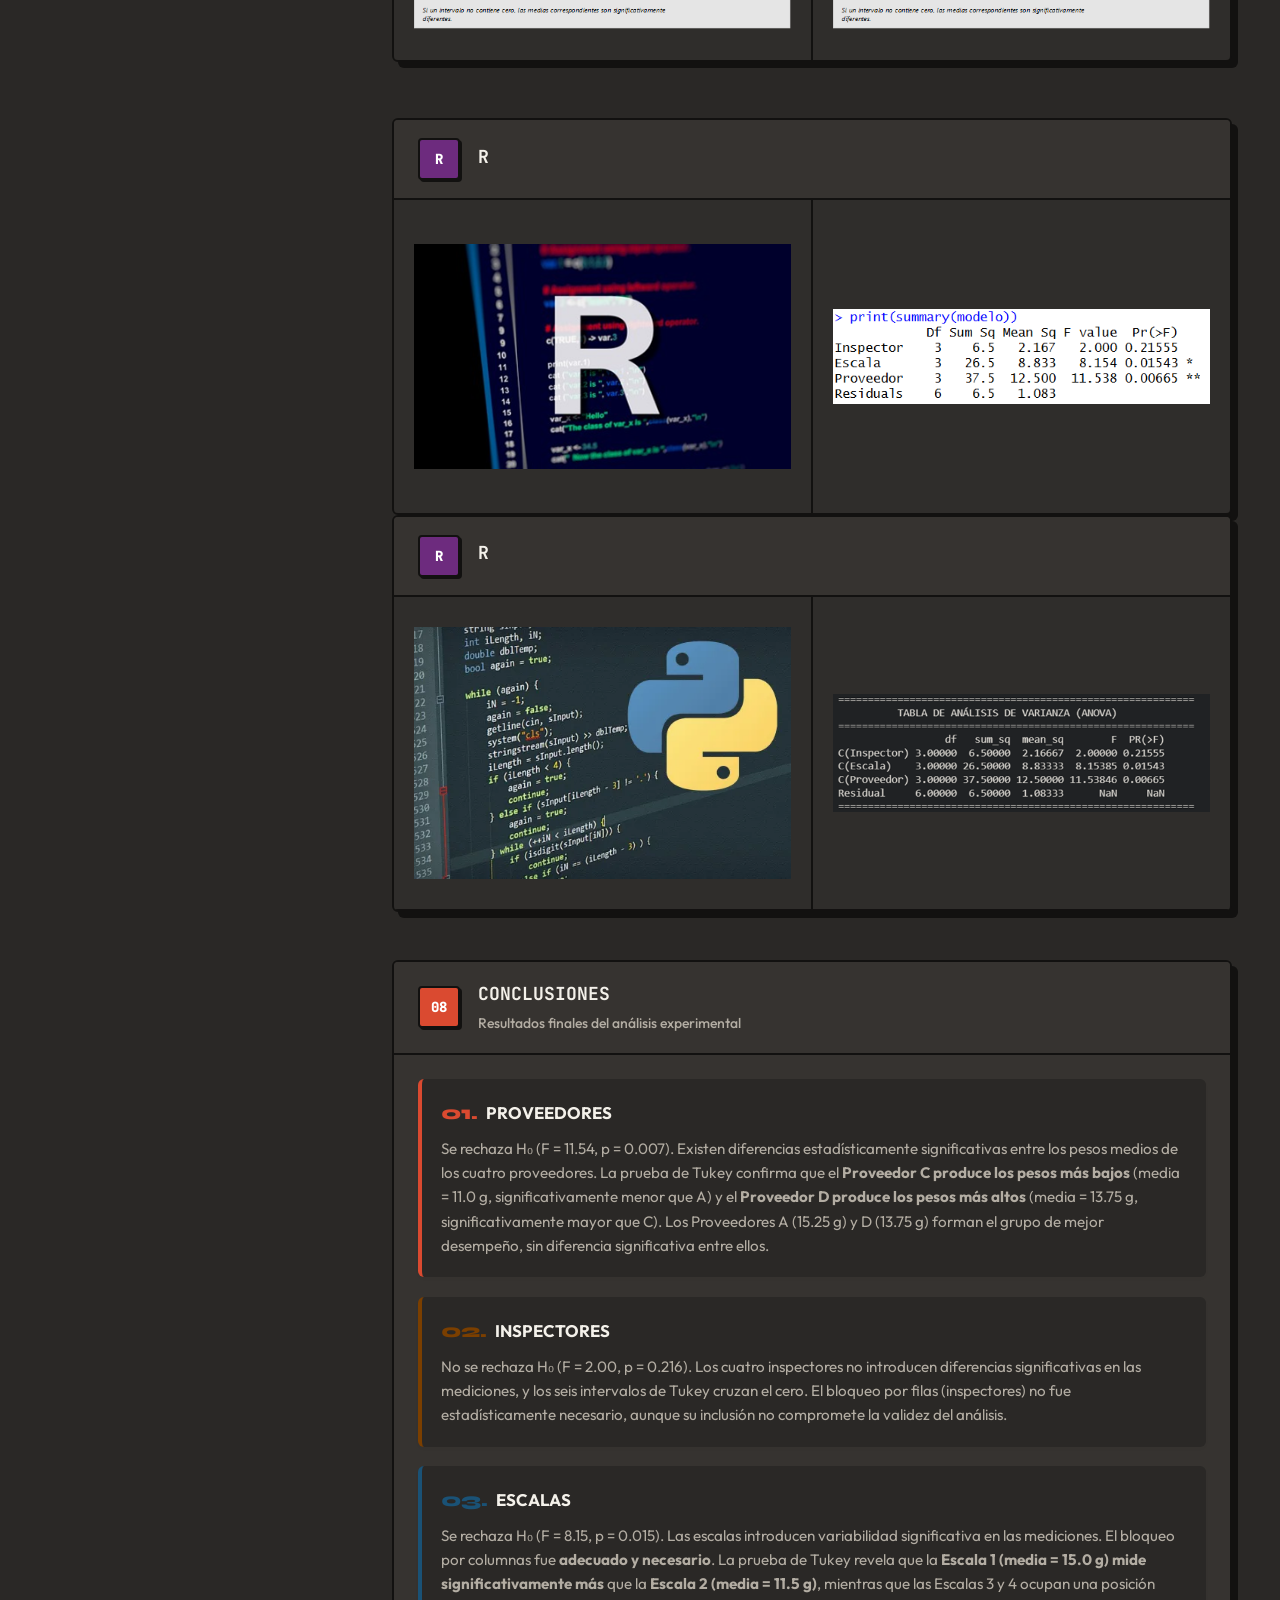
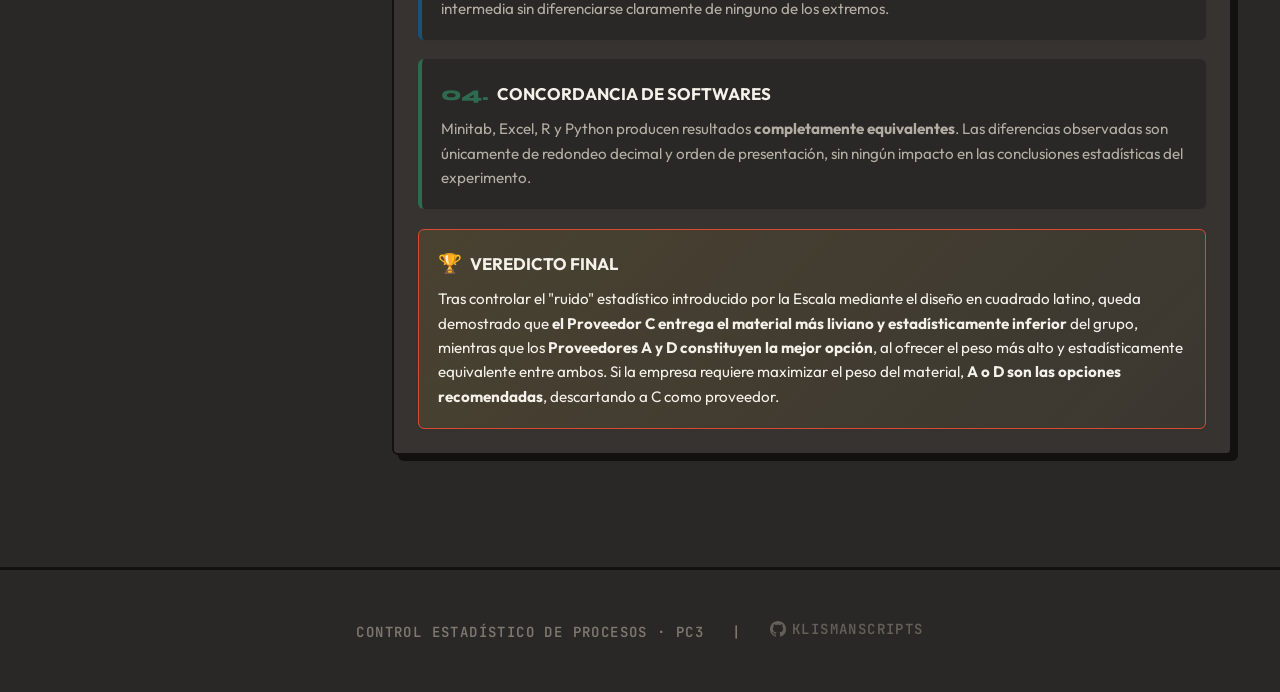
==== commit 128d3f72: "se agrego enlances" ====
--- a/index.html
+++ b/index.html
@@ -48,14 +48,14 @@
       <div class="s-field">
         <div class="s-label">Fecha</div>
         <!-- ▼ ESCRIBE LA FECHA ▼ -->
-        <div class="s-val">DD / MM / AAAA</div>
+        <div class="s-val">13 / 06 / 2026</div>
       </div>
       
       <!-- ▼ REPOSITORIO AL FINAL ▼ -->
       <div class="s-field">
         <div class="s-label">Repositorio</div>
         <div class="s-val">
-          <a href="https://github.com/KlismanScripts/Calculadora-JavaScript" target="_blank" style="display: inline-flex; align-items: center; gap: 8px; text-decoration: none; color: inherit; font-weight: 500;">
+          <a href="https://github.com/KlismanScripts/PC3-CEP-2026.git" target="_blank" style="display: inline-flex; align-items: center; gap: 8px; text-decoration: none; color: inherit; font-weight: 500;">
             <svg height="20" viewBox="0 0 16 16" width="20" fill="currentColor" style="vertical-align: middle;">
               <path fill-rule="evenodd" d="M8 0C3.58 0 0 3.58 0 8c0 3.54 2.29 6.53 5.47 7.59.4.07.55-.17.55-.38 0-.19-.01-.82-.01-1.49-2.01.37-2.53-.49-2.69-.94-.09-.23-.48-.94-.82-1.13-.28-.15-.68-.52-.01-.53.63-.01 1.08.58 1.23.82.72 1.21 1.87.87 2.33.66.07-.52.28-.87.51-1.07-1.78-.2-3.64-.89-3.64-3.95 0-.87.31-1.59.82-2.15-.08-.2-.36-1.02.08-2.12 0 0 .67-.21 2.2.82.64-.18 1.32-.27 2-.27.68 0 1.36.09 2 .27 1.53-1.04 2.2-.82 2.2-.82.44 1.1.16 1.92.08 2.12.51.56.82 1.27.82 2.15 0 3.07-1.87 3.75-3.65 3.95.29.25.54.73.54 1.48 0 1.07-.01 1.93-.01 2.2 0 .21-.15.46-.55.38A8.01 8.01 0 0 0 16 8c0-4.42-3.58-8-8-8z"/>
             </svg>
@@ -116,9 +116,9 @@
 <footer>
   Control Estadístico de Procesos &middot; PC3
   &nbsp;&nbsp;|&nbsp;&nbsp;
-  <a href="https://github.com/TU_USUARIO" target="_blank" style="color:inherit;opacity:0.7;text-decoration:none;display:inline-flex;align-items:center;gap:6px;">
+  <a href="https://github.com/KlismanScripts" target="_blank" style="color:inherit;opacity:0.7;text-decoration:none;display:inline-flex;align-items:center;gap:6px;">
     <svg height="16" width="16" viewBox="0 0 16 16" fill="currentColor"><path d="M8 0C3.58 0 0 3.58 0 8c0 3.54 2.29 6.53 5.47 7.59.4.07.55-.17.55-.38 0-.19-.01-.82-.01-1.49-2.01.37-2.53-.49-2.69-.94-.09-.23-.48-.94-.82-1.13-.28-.15-.68-.52-.01-.53.63-.01 1.08.58 1.23.82.72 1.21 1.87.87 2.33.66.07-.52.28-.87.51-1.07-1.78-.2-3.64-.89-3.64-3.95 0-.87.31-1.59.82-2.15-.08-.2-.36-1.02.08-2.12 0 0 .67-.21 2.2.82.64-.18 1.32-.27 2-.27.68 0 1.36.09 2 .27 1.53-1.04 2.2-.82 2.2-.82.44 1.1.16 1.92.08 2.12.51.56.82 1.27.82 2.15 0 3.07-1.87 3.75-3.65 3.95.29.25.54.73.54 1.48 0 1.07-.01 1.93-.01 2.2 0 .21.15.46.55.38A8.013 8.013 0 0016 8c0-4.42-3.58-8-8-8z"/></svg>
-    github.com/KlismanScripts
+    KlismanScripts
   </a>
 </footer>
 <!-- Enlace a tu archivo JS externo -->
--- a/style.css
+++ b/style.css
@@ -1,14 +1,14 @@
 :root {
-  /* ▼ PALETA DARK MODE FANZINE (Cálida, estéticamente profesional y sin negros puros) ▼ */
-  --bg:        #2a2826; /* Fondo carbón cálido, descansa la vista y da un toque premium */
-  --ink:       #f4f1ea; /* ¡Tu fondo claro original ahora es el color del texto! Mantiene la identidad */
-  --ink-soft:  #b3ada3; /* Gris arena claro para textos secundarios */
-  --ink-muted: #7d776f; /* Gris medio apagado para detalles */
-  --white:     #363330; /* El color de los paneles, sutilmente más claro que el fondo */
-  --rule:      #121110; /* Un tono casi negro mate para bordes y sombras (mantiene el contraste indie) */
-  --gold:      #da4a30; /* El mismo rojo vintage, un 5% más vibrante para resaltar en oscuro */
+  /* ▼ PALETA DARK MODE FANZINE (Intacta) ▼ */
+  --bg:        #2a2826; 
+  --ink:       #f4f1ea; 
+  --ink-soft:  #b3ada3; 
+  --ink-muted: #7d776f; 
+  --white:     #363330; 
+  --rule:      #121110; 
+  --gold:      #da4a30; 
   
-  /* ▼ COLORES DE HERRAMIENTAS (INTACTOS) ▼ */
+  /* ▼ COLORES DE HERRAMIENTAS ▼ */
   --py: #2d6a4f;
   --xl: #1a5276;
   --mt: #7b3f00;
@@ -17,89 +17,52 @@
   --font-d: 'Syne', sans-serif;
   --font-b: 'Outfit', sans-serif;
   --font-m: 'JetBrains Mono', monospace;
-  --rad: 4px; /* Bordes menos redondeados para un look más rústico/impreso */
-  --rad-s: 2px;
+  --rad: 6px; /* Ligeramente más suave para acomodar tamaños más grandes */
+  --rad-s: 4px;
 }
+
 *, *::before, *::after { box-sizing: border-box; margin: 0; padding: 0; }
 html { scroll-behavior: smooth; }
-body { font-family: var(--font-b); background: var(--bg); color: var(--ink); -webkit-font-smoothing: antialiased; }
+/* Fuente base aumentada a 16px para mejor legibilidad */
+body { font-family: var(--font-b); background: var(--bg); color: var(--ink); -webkit-font-smoothing: antialiased; font-size: 16px; line-height: 1.6; }
 
 /* ── HERO ── */
-.hero { background: var(--bg); color: var(--ink); padding: 64px 48px 52px; position: relative; overflow: hidden; border-bottom: 3px solid var(--rule); }
+.hero { background: var(--bg); color: var(--ink); padding: 80px 48px 64px; position: relative; overflow: hidden; border-bottom: 3px solid var(--rule); }
 .hero::before {
   content: ''; position: absolute; inset: 0;
-  /* Grilla de fondo adaptada al modo oscuro con tu color arena transparente */
   background-image: linear-gradient(rgba(244, 241, 234, 0.04) 1px, transparent 1px),
                     linear-gradient(90deg, rgba(244, 241, 234, 0.04) 1px, transparent 1px);
   background-size: 32px 32px;
 }
-.hero-in { position: relative; max-width: 1100px; margin: 0 auto; }
-.eyebrow { font-family: var(--font-m); font-size: 12px; font-weight: 600; letter-spacing: .2em; text-transform: uppercase; color: var(--gold); margin-bottom: 18px; }
-.hero h1 { font-family: var(--font-d); font-size: clamp(34px,5vw,60px); font-weight: 800; line-height: 1.05; margin-bottom: 30px; letter-spacing: -1px; text-transform: uppercase; color: var(--ink); }
-.hero h1 em { font-style: normal; color: #ffffff; background: var(--gold); padding: 0 8px; display: inline-block; transform: skew(-5deg); }
-.s-grid { display: grid; grid-template-columns: repeat(4,1fr); border: 2px solid var(--rule); border-radius: var(--rad); overflow: hidden; max-width: 700px; background: var(--white); box-shadow: 4px 4px 0px var(--rule); }
-.s-field { padding: 16px 22px; border-right: 2px solid var(--rule); }
+/* APROVECHAMIENTO DE ESPACIO: de 1100px a 1300px */
+.hero-in { position: relative; max-width: 1300px; margin: 0 auto; }
+.eyebrow { font-family: var(--font-m); font-size: 14px; font-weight: 600; letter-spacing: .2em; text-transform: uppercase; color: var(--gold); margin-bottom: 20px; }
+.hero h1 { font-family: var(--font-d); font-size: clamp(40px, 6vw, 72px); font-weight: 800; line-height: 1.05; margin-bottom: 36px; letter-spacing: -1px; text-transform: uppercase; color: var(--ink); }
+.hero h1 em { font-style: normal; color: #ffffff; background: var(--gold); padding: 0 12px; display: inline-block; transform: skew(-5deg); }
+.s-grid { display: grid; grid-template-columns: repeat(4,1fr); border: 2px solid var(--rule); border-radius: var(--rad); overflow: hidden; max-width: 900px; background: var(--white); box-shadow: 6px 6px 0px var(--rule); }
+.s-field { padding: 20px 28px; border-right: 2px solid var(--rule); }
 .s-field:last-child { border-right: none; }
-.s-label { font-family: var(--font-m); font-size: 10px; font-weight: 600; letter-spacing: .15em; text-transform: uppercase; color: var(--ink-soft); margin-bottom: 5px; }
-.s-val { font-size: 14px; font-weight: 700; color: var(--ink); }
+.s-label { font-family: var(--font-m); font-size: 12px; font-weight: 600; letter-spacing: .15em; text-transform: uppercase; color: var(--ink-soft); margin-bottom: 8px; }
+.s-val { font-size: 18px; font-weight: 700; color: var(--ink); }
 
 /* ── SIDEBAR + LAYOUT ── */
-.shell { display: flex; max-width: 1100px; margin: 0 auto; padding: 0 48px 80px; gap: 40px; }
+/* APROVECHAMIENTO DE ESPACIO: 1300px de ancho y más separación (gap) */
+.shell { display: flex; max-width: 1300px; margin: 0 auto; padding: 0 48px 80px; gap: 64px; }
 
-.sidebar {
-  flex-shrink: 0;
-  width: 220px;
-  padding-top: 48px;
-  position: sticky;
-  top: 24px;
-  align-self: flex-start;
-  height: fit-content;
-}
-.sidebar-title {
-  font-family: var(--font-m);
-  font-size: 11px;
-  font-weight: 600;
-  letter-spacing: .15em;
-  text-transform: uppercase;
-  color: var(--ink-muted);
-  margin-bottom: 14px;
-}
-.prob-btn {
-  display: flex;
-  align-items: center;
-  gap: 12px;
-  width: 100%;
-  background: transparent;
-  border: 2px solid transparent;
-  border-radius: var(--rad-s);
-  padding: 10px 14px;
-  cursor: pointer;
-  text-align: left;
-  margin-bottom: 8px;
-  transition: all .15s ease;
-  font-family: var(--font-b);
-  color: var(--ink-soft);
-}
-/* Reemplazo del salto por un sutil oscurecimiento de fondo para mayor seriedad */
+/* Barra lateral más ancha para textos más grandes */
+.sidebar { flex-shrink: 0; width: 280px; padding-top: 56px; position: sticky; top: 32px; align-self: flex-start; height: fit-content; }
+.sidebar-title { font-family: var(--font-m); font-size: 13px; font-weight: 700; letter-spacing: .15em; text-transform: uppercase; color: var(--ink-muted); margin-bottom: 18px; }
+.prob-btn { display: flex; align-items: center; gap: 14px; width: 100%; background: transparent; border: 2px solid transparent; border-radius: var(--rad-s); padding: 14px 18px; cursor: pointer; text-align: left; margin-bottom: 10px; transition: all .15s ease; font-family: var(--font-b); color: var(--ink-soft); }
 .prob-btn:hover { border-color: var(--rule); background: rgba(244, 241, 234, 0.03); color: var(--ink); }
-/* Botón activo estático, sin desplazamientos */
-.prob-btn.active { background: var(--white); border-color: var(--rule); color: var(--ink); box-shadow: 3px 3px 0px var(--gold); }
-.btn-num {
-  font-family: var(--font-m);
-  font-size: 11px;
-  font-weight: 600;
-  color: var(--white); /* Texto sobre el oro */
-  background: var(--gold);
-  border-radius: 2px;
-  padding: 2px 6px;
-  flex-shrink: 0;
-}
+.prob-btn.active { background: var(--white); border-color: var(--rule); color: var(--ink); box-shadow: 4px 4px 0px var(--gold); }
+.btn-num { font-family: var(--font-m); font-size: 13px; font-weight: 700; color: var(--white); background: var(--gold); border-radius: 3px; padding: 4px 8px; flex-shrink: 0; }
 .prob-btn.active .btn-num { color: #ffffff; background: var(--gold); }
-.btn-label { font-size: 13px; font-weight: 500; }
-.prob-btn.active .btn-label { color: var(--ink); font-weight: 600; }
+/* Tipografía de botones de navegación ampliada */
+.btn-label { font-size: 16px; font-weight: 500; }
+.prob-btn.active .btn-label { color: var(--ink); font-weight: 700; }
 
 /* ── CONTENIDO ── */
-.content { flex: 1; min-width: 0; padding-top: 48px; }
+.content { flex: 1; min-width: 0; padding-top: 56px; }
 .prob-panel { display: none; }
 .prob-panel.active { display: block; animation: punchIn 0.25s cubic-bezier(0.175, 0.885, 0.32, 1.275); }
 
@@ -108,140 +71,76 @@
   to { opacity: 1; transform: scale(1); }
 }
 
-.prob-head { margin-bottom: 40px; }
-.prob-tag {
-  display: inline-block;
-  font-family: var(--font-m); font-size: 11px; font-weight: 600; letter-spacing: .1em; text-transform: uppercase;
-  color: var(--ink); background: var(--white); border: 2px solid var(--rule);
-  padding: 4px 10px; margin-bottom: 12px; box-shadow: 2px 2px 0px var(--gold);
-}
-.prob-title { font-family: var(--font-d); font-size: clamp(24px,3vw,36px); font-weight: 800; line-height: 1.1; color: var(--ink); }
-.prob-desc { margin-top: 10px; font-size: 14px; font-weight: 500; color: var(--ink-soft); line-height: 1.6; max-width: 600px; }
+.prob-head { margin-bottom: 48px; }
+.prob-tag { display: inline-block; font-family: var(--font-m); font-size: 13px; font-weight: 700; letter-spacing: .1em; text-transform: uppercase; color: var(--ink); background: var(--white); border: 2px solid var(--rule); padding: 6px 14px; margin-bottom: 16px; box-shadow: 3px 3px 0px var(--gold); }
+.prob-title { font-family: var(--font-d); font-size: clamp(32px, 4vw, 46px); font-weight: 800; line-height: 1.1; color: var(--ink); }
+/* Texto descriptivo mucho más legible y ancho */
+.prob-desc { margin-top: 14px; font-size: 18px; font-weight: 400; color: var(--ink-soft); line-height: 1.7; max-width: 850px; }
 
 /* ── BLOQUE DE HERRAMIENTA ── */
-/* Se eliminó la transición y el hover que movían el bloque. Ahora se mantiene firme y profesional */
-.tool-block { margin-bottom: 48px; border: 2px solid var(--rule); background: var(--white); box-shadow: 5px 5px 0px var(--rule); }
+.tool-block { margin-bottom: 56px; border: 2px solid var(--rule); background: var(--white); box-shadow: 6px 6px 0px var(--rule); border-radius: var(--rad); overflow: hidden; }
 .tool-block:last-child { margin-bottom: 0; }
 
-.tool-header {
-  display: flex; align-items: center; gap: 14px;
-  padding: 14px 18px;
-  border-bottom: 2px solid var(--rule);
-  background: var(--white);
-}
+.tool-header { display: flex; align-items: center; gap: 18px; padding: 18px 24px; border-bottom: 2px solid var(--rule); background: var(--white); }
 
-.tool-badge {
-  width: 34px; height: 34px; border-radius: 2px;
-  display: flex; align-items: center; justify-content: center;
-  font-family: var(--font-m); font-size: 11px; font-weight: 700; color: #fff; flex-shrink: 0;
-  border: 2px solid var(--white);
-}
+.tool-badge { width: 42px; height: 42px; border-radius: var(--rad-s); display: flex; align-items: center; justify-content: center; font-family: var(--font-m); font-size: 14px; font-weight: 800; color: #fff; flex-shrink: 0; border: 2px solid var(--rule); box-shadow: 2px 2px 0px var(--rule); }
 .tool-badge.py  { background: var(--py); }
 .tool-badge.xl  { background: var(--xl); }
 .tool-badge.mt  { background: var(--mt); }
 .tool-badge.r   { background: var(--r);  }
 
-.tool-name { font-family: var(--font-m); font-size: 14px; font-weight: 700; color: var(--ink); text-transform: uppercase; }
-.tool-sub  { font-size: 12px; font-weight: 500; color: var(--ink-soft); margin-top: 2px; }
+.tool-name { font-family: var(--font-m); font-size: 18px; font-weight: 700; color: var(--ink); text-transform: uppercase; }
+.tool-sub  { font-size: 14px; font-weight: 500; color: var(--ink-soft); margin-top: 4px; }
 
-/* grilla de imágenes */
-.img-grid {
-  display: grid;
-  grid-template-columns: repeat(auto-fill, minmax(280px, 1fr));
-  gap: 2px;
-  background: var(--rule); /* Las líneas entre imágenes se verán como sombras gruesas */
-}
-.img-cell {
-  background: #2f2d2b; /* Fondo sutilmente oscuro para enmarcar la imagen sin ser negro */
-  position: relative;
-  overflow: hidden;
-  cursor: zoom-in;
-  aspect-ratio: 4/3;
-}
-.img-cell img {
-  width: 100%; height: 100%;
-  object-fit: contain;
-  padding: 16px;
-  transition: transform .2s ease;
-}
-/* Se redujo la escala de 1.03 a 1.01 para un efecto imperceptible y más serio */
-.img-cell:hover img { transform: scale(1.01); }
-.img-cap {
-  position: absolute; bottom: 0; left: 0; right: 0;
-  background: rgba(18, 17, 16, 0.9); /* Fondo semi-transparente que empata con la sombra */
-  color: var(--ink); font-family: var(--font-m); font-size: 10px; font-weight: 500;
-  padding: 8px 12px; letter-spacing: .05em; text-transform: uppercase;
-  transform: translateY(100%); transition: transform 0.2s ease;
-  border-top: 1px solid var(--rule);
-}
-.img-cell:hover .img-cap { transform: translateY(0); } /* El caption sube al pasar el mouse */
+/* grilla de imágenes: De 280px a 340px para que las imágenes sean más grandes */
+.img-grid { display: grid; grid-template-columns: repeat(auto-fill, minmax(340px, 1fr)); gap: 2px; background: var(--rule); }
+.img-cell { background: #2f2d2b; position: relative; overflow: hidden; cursor: zoom-in; aspect-ratio: 4/3; }
+.img-cell img { width: 100%; height: 100%; object-fit: contain; padding: 20px; transition: transform .2s ease; }
+.img-cell:hover img { transform: scale(1.02); }
+.img-cap { position: absolute; bottom: 0; left: 0; right: 0; background: rgba(18, 17, 16, 0.92); color: var(--ink); font-family: var(--font-m); font-size: 12px; font-weight: 600; padding: 12px 16px; letter-spacing: .05em; text-transform: uppercase; transform: translateY(100%); transition: transform 0.2s ease; border-top: 1px solid var(--rule); }
+.img-cell:hover .img-cap { transform: translateY(0); }
 
 /* ── LIGHTBOX ── */
-#lb { display:none; position:fixed; inset:0; background:rgba(18, 17, 16, 0.92); z-index:9999; align-items:center; justify-content:center; padding:24px; backdrop-filter: blur(6px); }
+#lb { display:none; position:fixed; inset:0; background:rgba(18, 17, 16, 0.92); z-index:9999; align-items:center; justify-content:center; padding:32px; backdrop-filter: blur(8px); }
 #lb.open { display:flex; }
-#lb img { max-width:92vw; max-height:92vh; object-fit:contain; border: 4px solid var(--rule); box-shadow: 12px 12px 0px var(--rule); background: var(--bg); }
-/* Se eliminó la animación de salto al cerrar el lightbox para mayor estabilidad */
-#lb-x { position:fixed; top:24px; right:32px; width:44px; height:44px; border-radius:0; background:var(--gold); border:2px solid var(--rule); color:#ffffff; font-size:20px; font-weight:bold; cursor:pointer; display:flex; align-items:center; justify-content:center; transition: all 0.15s; box-shadow: 3px 3px 0px var(--rule); }
+#lb img { max-width:90vw; max-height:90vh; object-fit:contain; border: 4px solid var(--rule); box-shadow: 16px 16px 0px var(--rule); background: var(--bg); border-radius: var(--rad); }
+#lb-x { position:fixed; top:32px; right:40px; width:56px; height:56px; border-radius: var(--rad-s); background:var(--gold); border:2px solid var(--rule); color:#ffffff; font-size:24px; font-weight:bold; cursor:pointer; display:flex; align-items:center; justify-content:center; transition: all 0.15s; box-shadow: 4px 4px 0px var(--rule); }
 #lb-x:hover { background: var(--ink); color: var(--rule); } 
-#lb-cap { position:fixed; bottom:24px; left:50%; transform:translateX(-50%); background:var(--white); color:var(--ink); border: 2px solid var(--rule); font-family:var(--font-m); font-size:12px; font-weight: 600; padding:8px 16px; text-transform: uppercase; box-shadow: 4px 4px 0px var(--rule); }
+#lb-cap { position:fixed; bottom:32px; left:50%; transform:translateX(-50%); background:var(--white); color:var(--ink); border: 2px solid var(--rule); font-family:var(--font-m); font-size:14px; font-weight: 700; padding:10px 24px; text-transform: uppercase; box-shadow: 6px 6px 0px var(--rule); border-radius: var(--rad-s); }
 
-footer { border-top:3px solid var(--rule); padding:32px 48px; text-align:center; font-family:var(--font-m); font-size:12px; font-weight:600; color:var(--ink-muted); letter-spacing:.05em; text-transform: uppercase; }
+footer { border-top:3px solid var(--rule); padding:48px; text-align:center; font-family:var(--font-m); font-size:14px; font-weight:600; color:var(--ink-muted); letter-spacing:.1em; text-transform: uppercase; }
 
-@media(max-width:700px) {
-  .hero { padding:40px 20px 36px; }
+@media(max-width:850px) {
+  .hero { padding:48px 24px 40px; }
   .s-grid { grid-template-columns:1fr 1fr; }
-  .shell { flex-direction:column; padding:0 20px 60px; gap:0; }
-  .sidebar { width:100%; position:static; padding-top:32px; display:flex; flex-wrap:wrap; gap:8px; border-bottom: 2px dashed var(--rule); padding-bottom: 24px; margin-bottom: 24px; }
+  .shell { flex-direction:column; padding:0 24px 60px; gap:0; }
+  .sidebar { width:100%; position:static; padding-top:40px; display:flex; flex-wrap:wrap; gap:12px; border-bottom: 2px dashed var(--rule); padding-bottom: 32px; margin-bottom: 32px; }
   .sidebar-title { width:100%; }
-  .prob-btn { width:auto; flex:1; min-width:140px; margin-bottom: 0; }
+  .prob-btn { width:auto; flex:1; min-width:160px; margin-bottom: 0; }
   .content { padding-top:0; }
   .img-grid { grid-template-columns:1fr; gap: 2px; }
 }
 
-/*parche*/
-
 /* ── ESTILOS PARA EL CÓDIGO EN EL LIGHTBOX ── */
 #lb-code-container {
-  background: var(--white); /* Alineado con las tarjetas */
-  color: var(--ink); /* Tu color arena claro */
-  padding: 36px 24px 24px 24px;
+  background: var(--white); 
+  color: var(--ink);
+  padding: 48px 32px 32px 32px;
   border-radius: var(--rad);
   width: 90vw;
-  max-width: 800px;
-  max-height: 80vh;
+  max-width: 1000px; /* Expandido para evitar que líneas de código se rompan prematuramente */
+  max-height: 85vh;
   overflow-y: auto;
   position: relative;
   text-align: left;
   font-family: var(--font-m);
-  font-size: 14px;
-  line-height: 1.5;
-  box-shadow: 12px 12px 0px var(--rule);
+  font-size: 16px; /* Tipografía de código ampliada */
+  line-height: 1.6;
+  box-shadow: 16px 16px 0px var(--rule);
   border: 4px solid var(--rule);
 }
 
-#lb-code-container pre {
-  margin: 0;
-  white-space: pre-wrap; /* Para que el código no se salga de la pantalla */
-}
+#lb-code-container pre { margin: 0; white-space: pre-wrap; }
 
-/* Botón de copiar estático, sin saltos en hover */
-#btn-copy {
-  position: absolute;
-  top: 12px;
-  right: 12px;
-  background: var(--gold);
-  color: #ffffff;
-  border: 2px solid var(--rule);
-  padding: 6px 12px;
-  cursor: pointer;
-  font-family: var(--font-m);
-  font-size: 12px;
-  font-weight: 600;
-  border-radius: var(--rad-s);
-  transition: all 0.15s;
-}
-
-#btn-copy:hover {
-  background: var(--ink);
-  color: var(--rule);
-}+#btn-copy { position: absolute; top: 16px; right: 24px; background: var(--gold); color: #ffffff; border: 2px solid var(--rule); padding: 8px 16px; cursor: pointer; font-family: var(--font-m); font-size: 14px; font-weight: 700; border-radius: var(--rad-s); transition: all 0.15s; box-shadow: 2px 2px 0px var(--rule); }
+#btn-copy:hover { background: var(--ink); color: var(--rule); box-shadow: 4px 4px 0px var(--rule); transform: translate(-2px, -2px); }
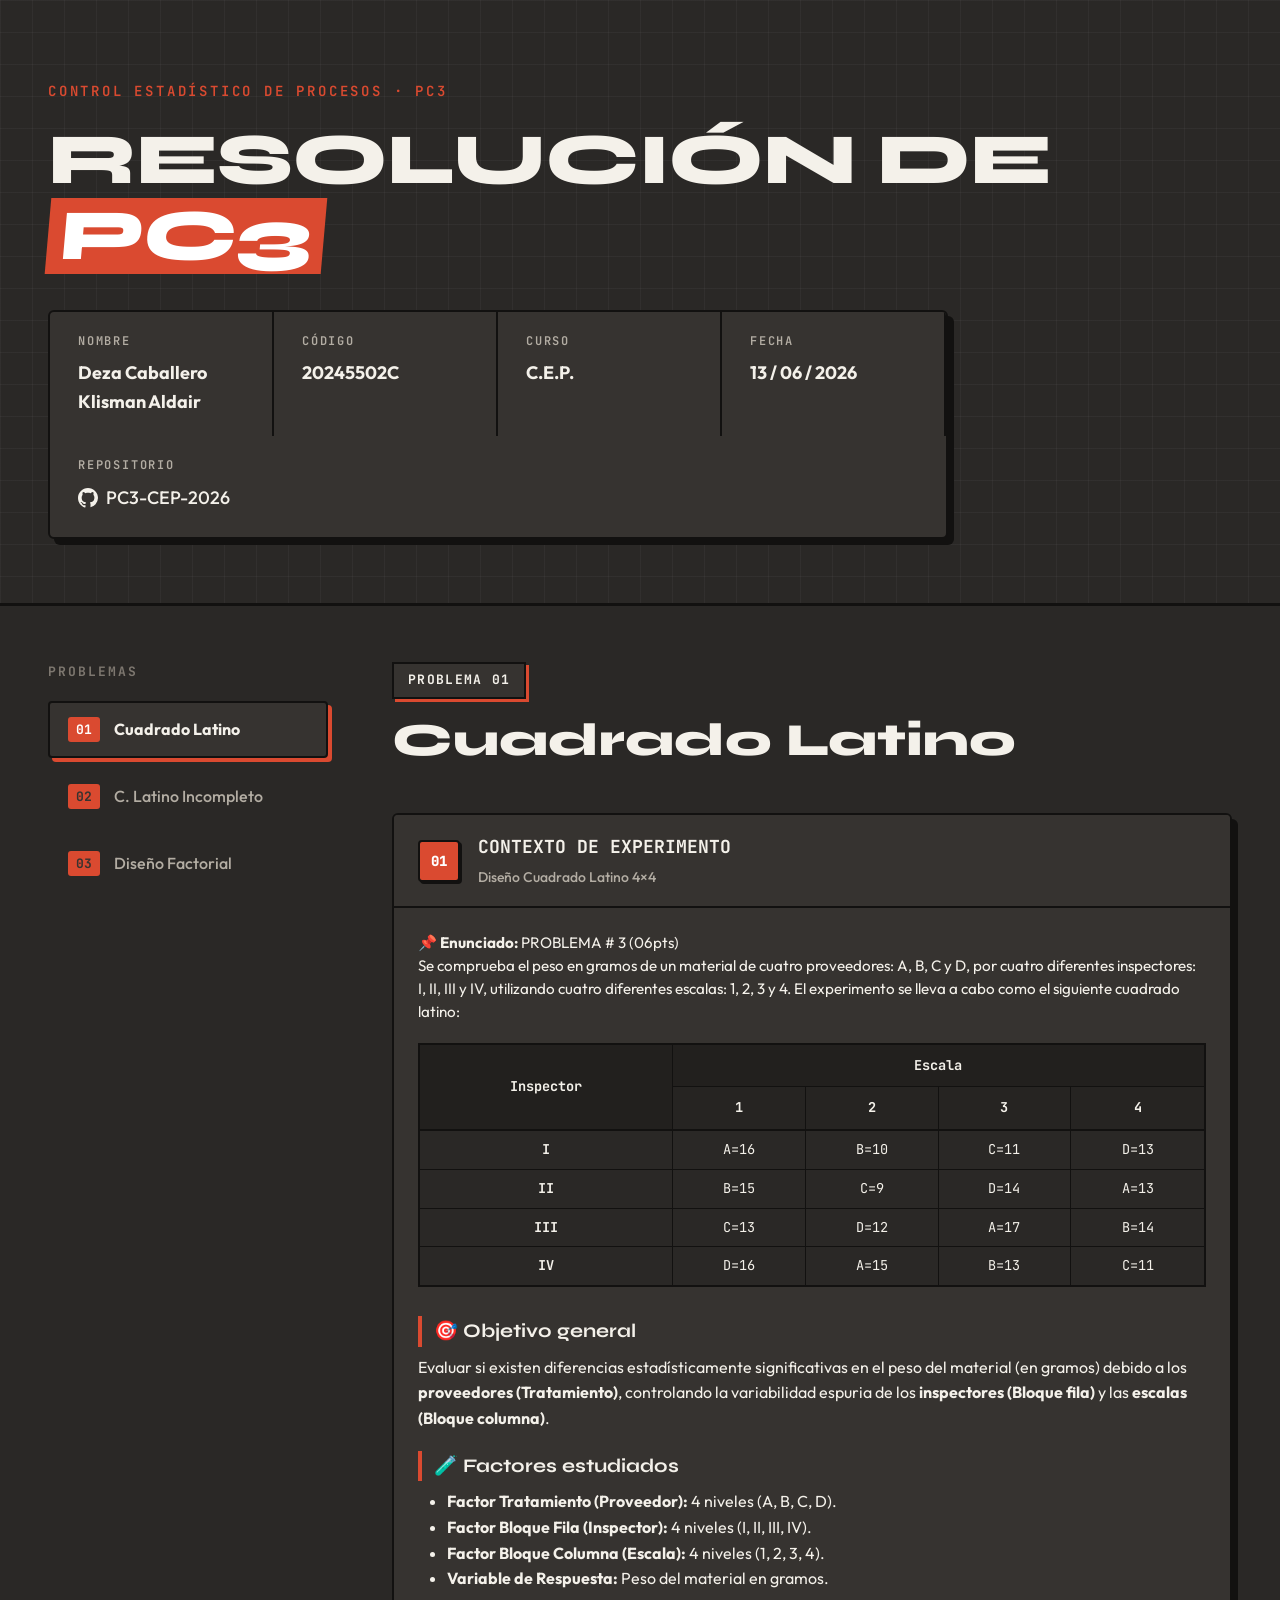
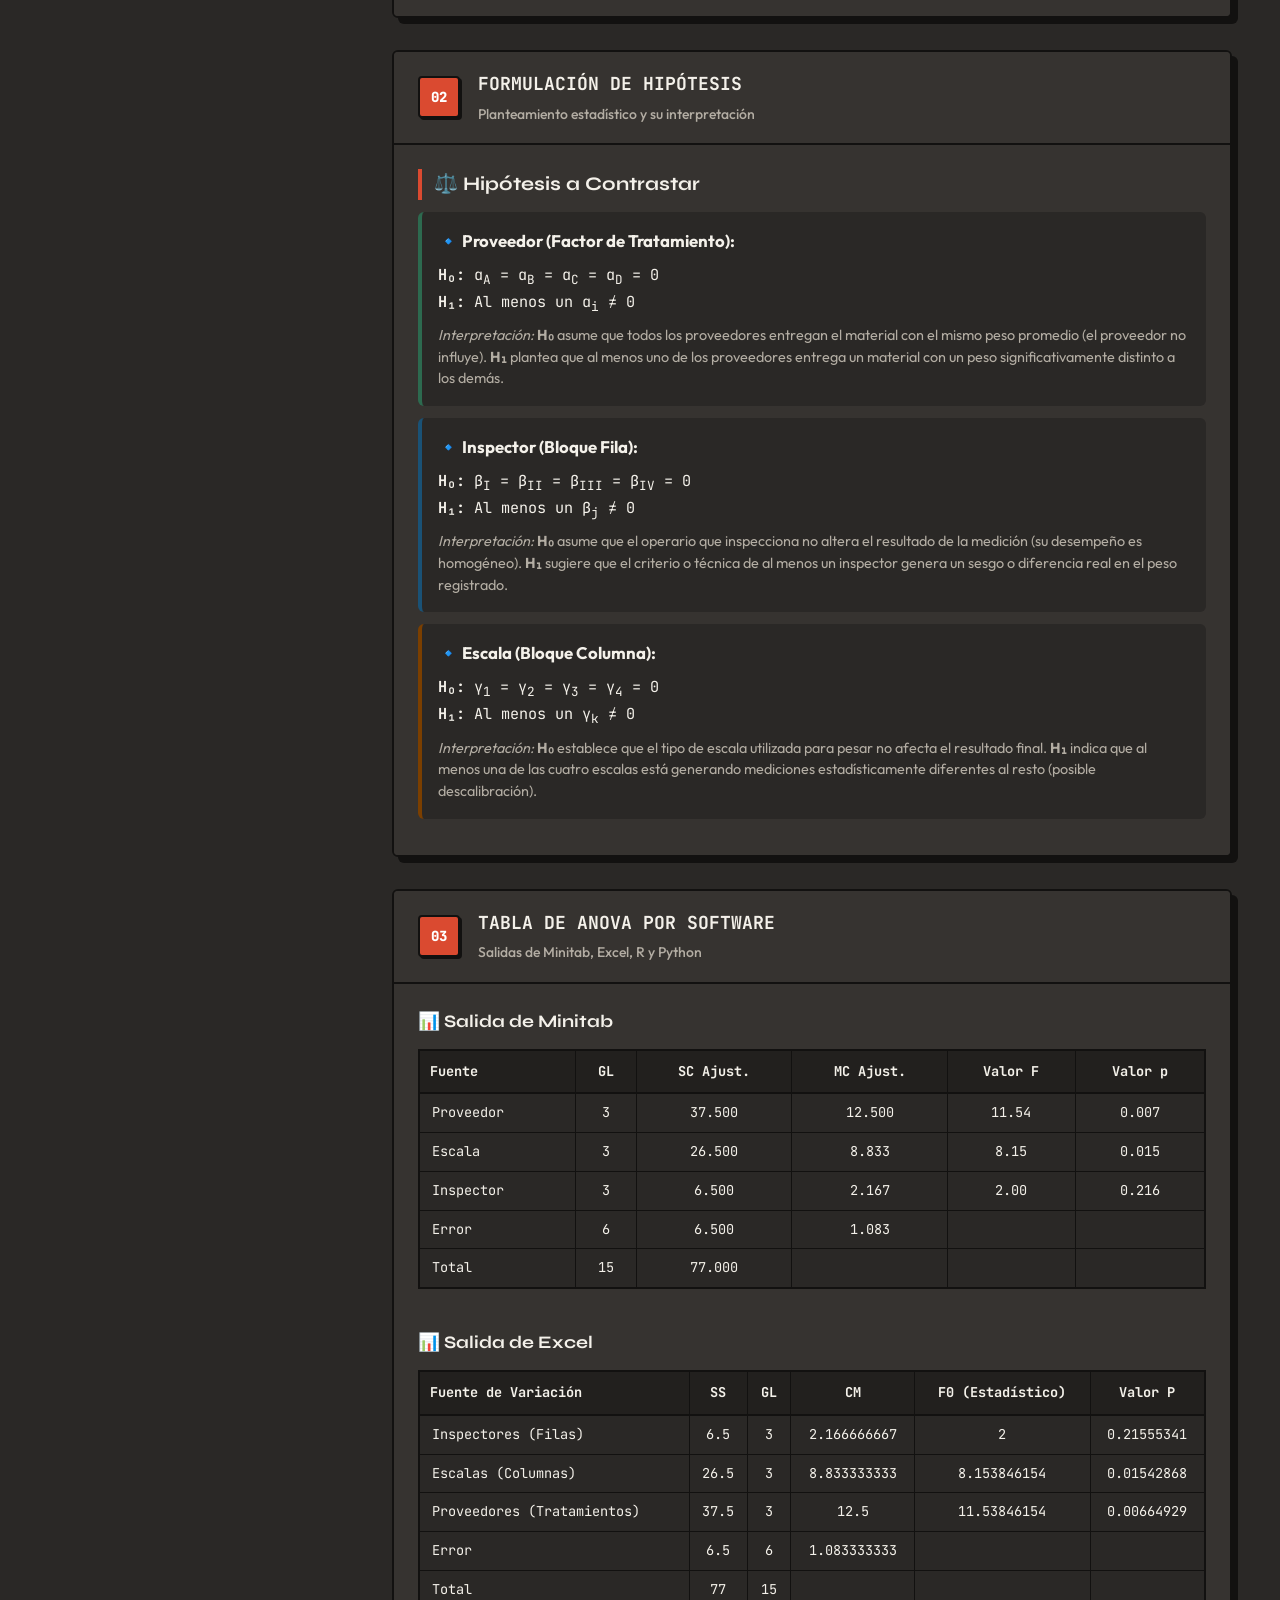
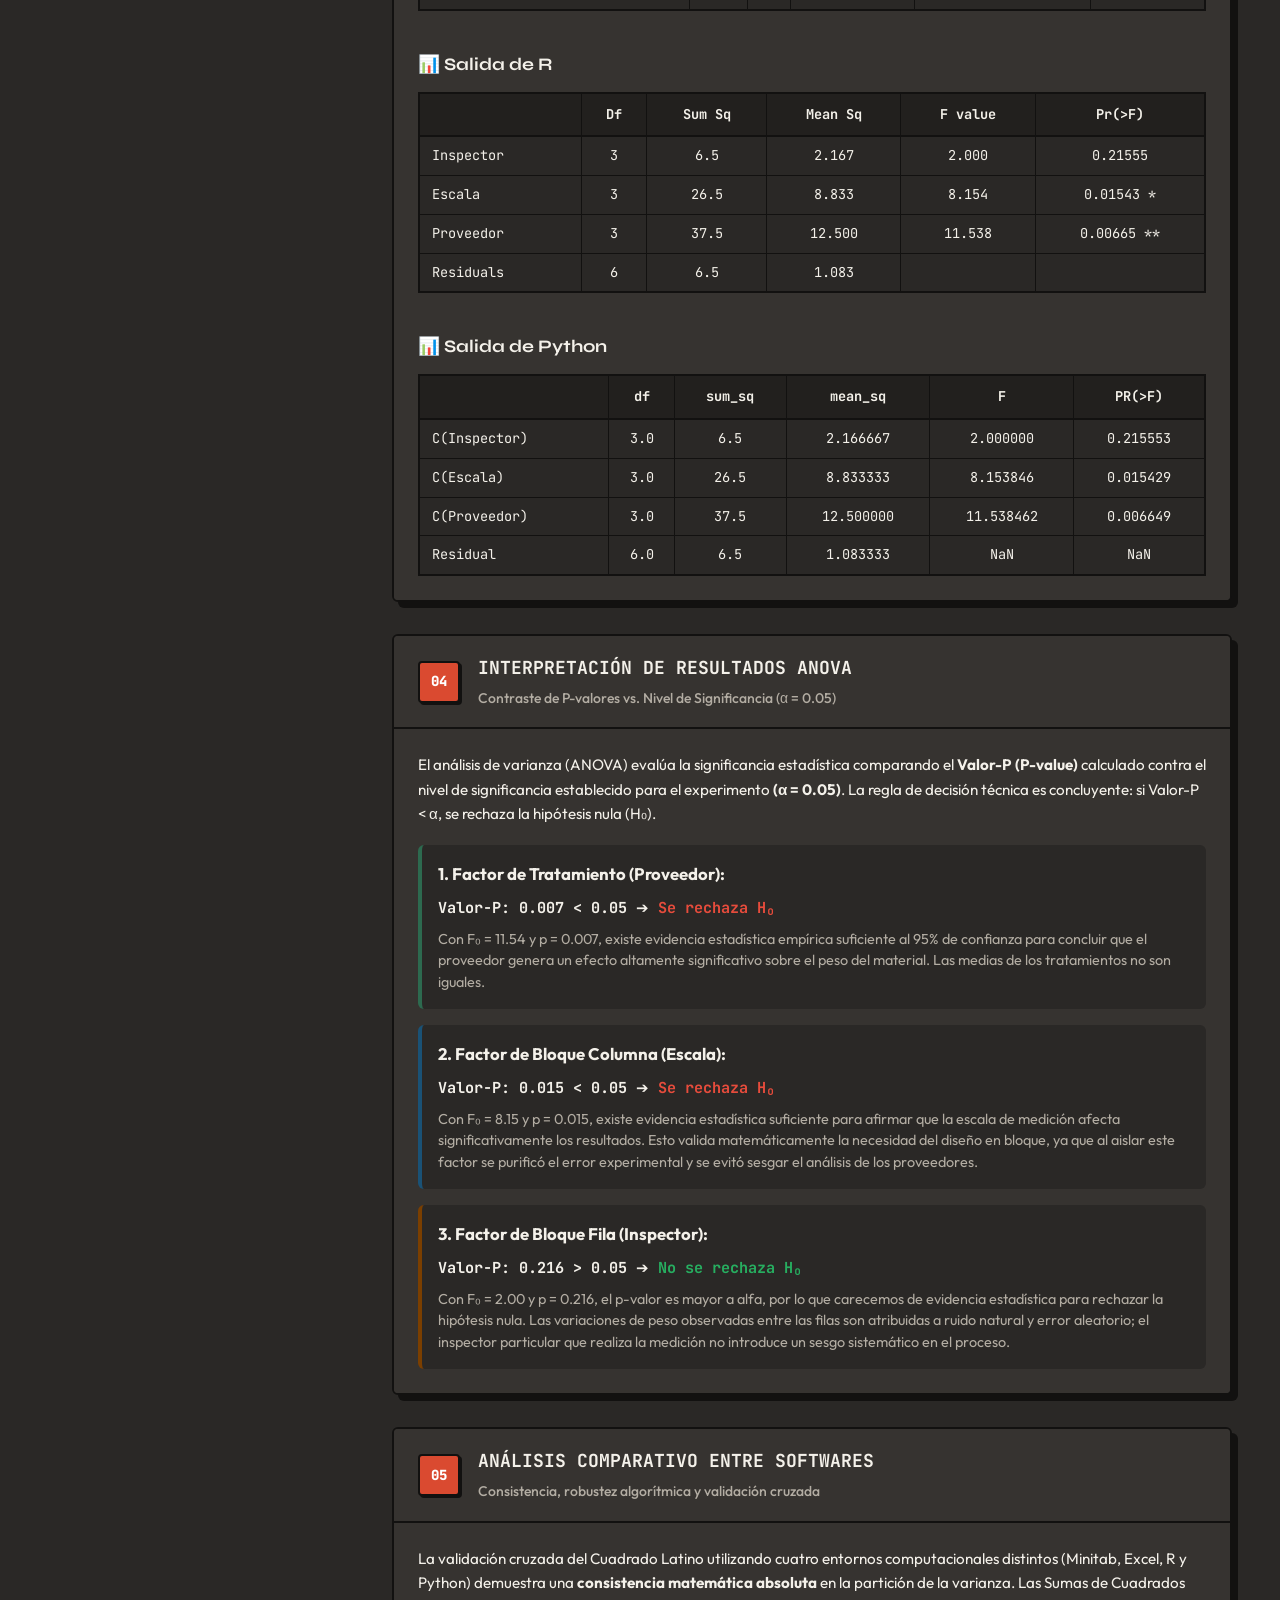
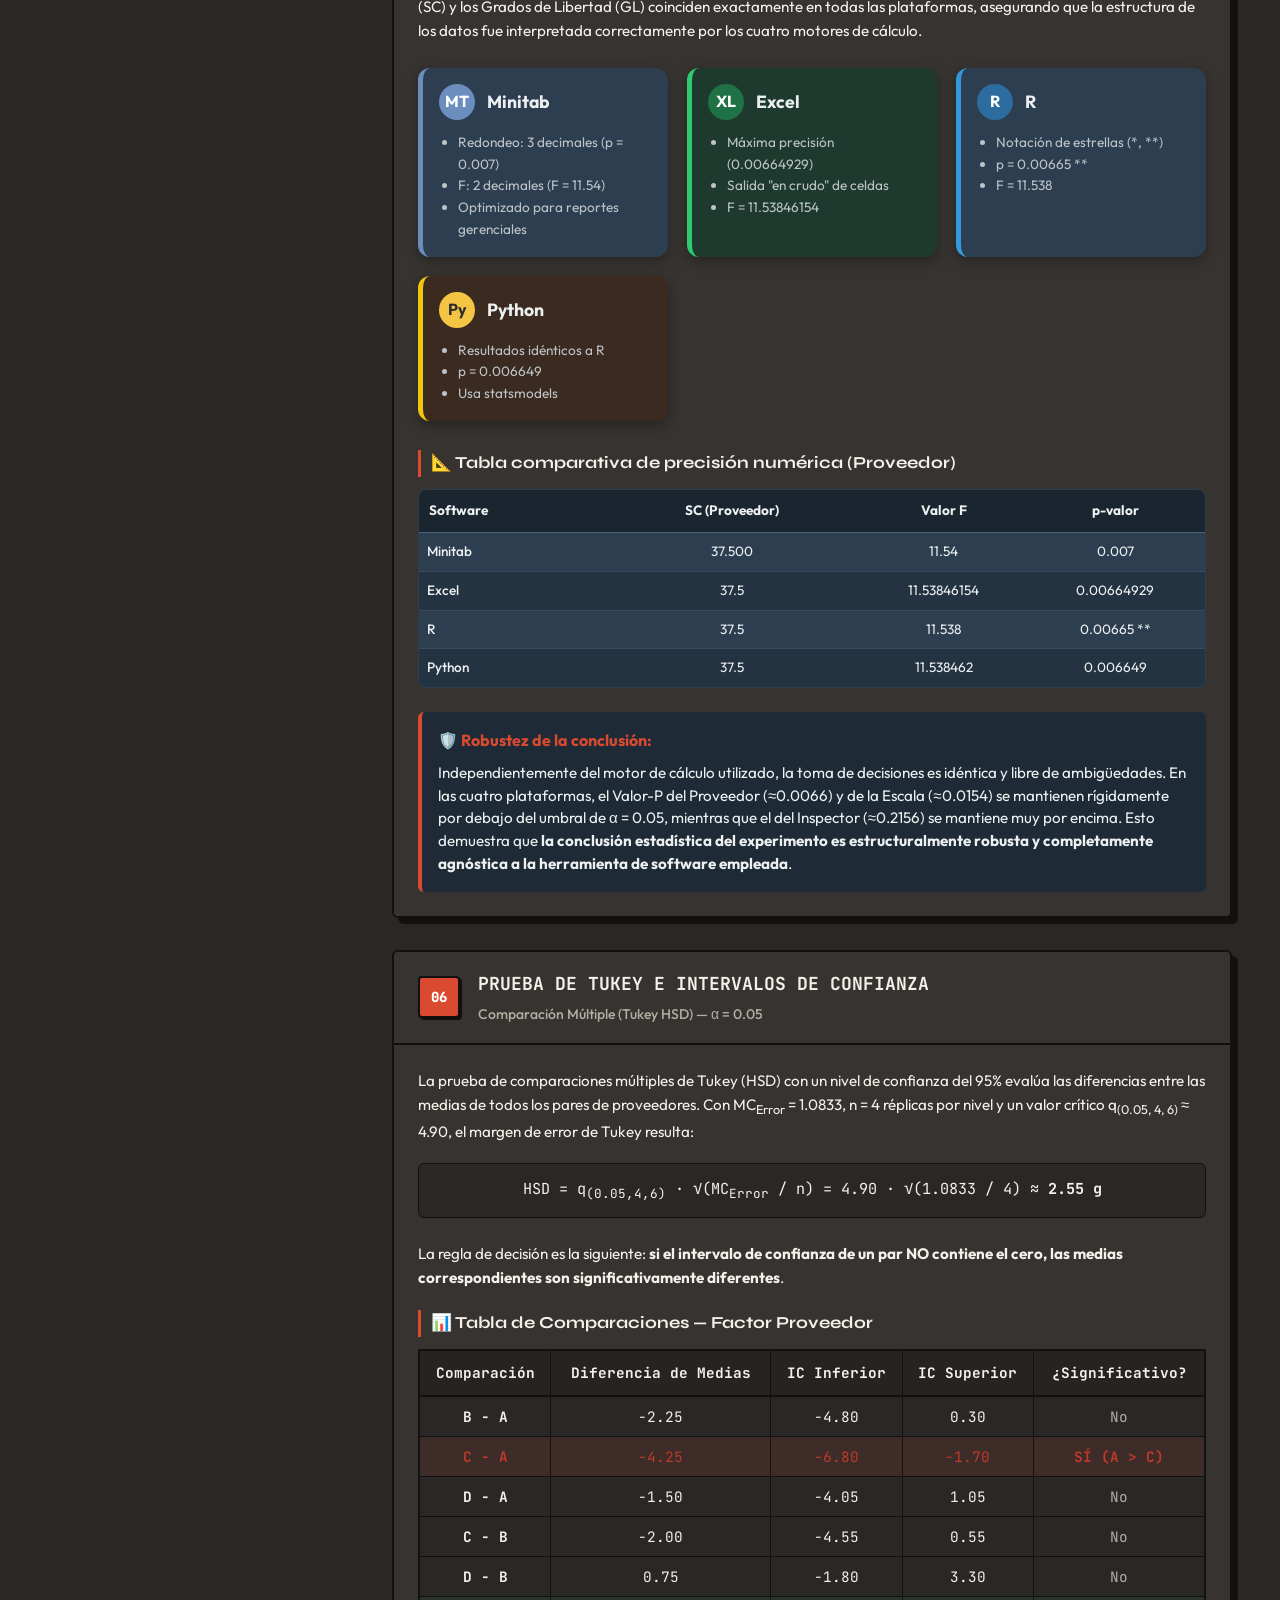
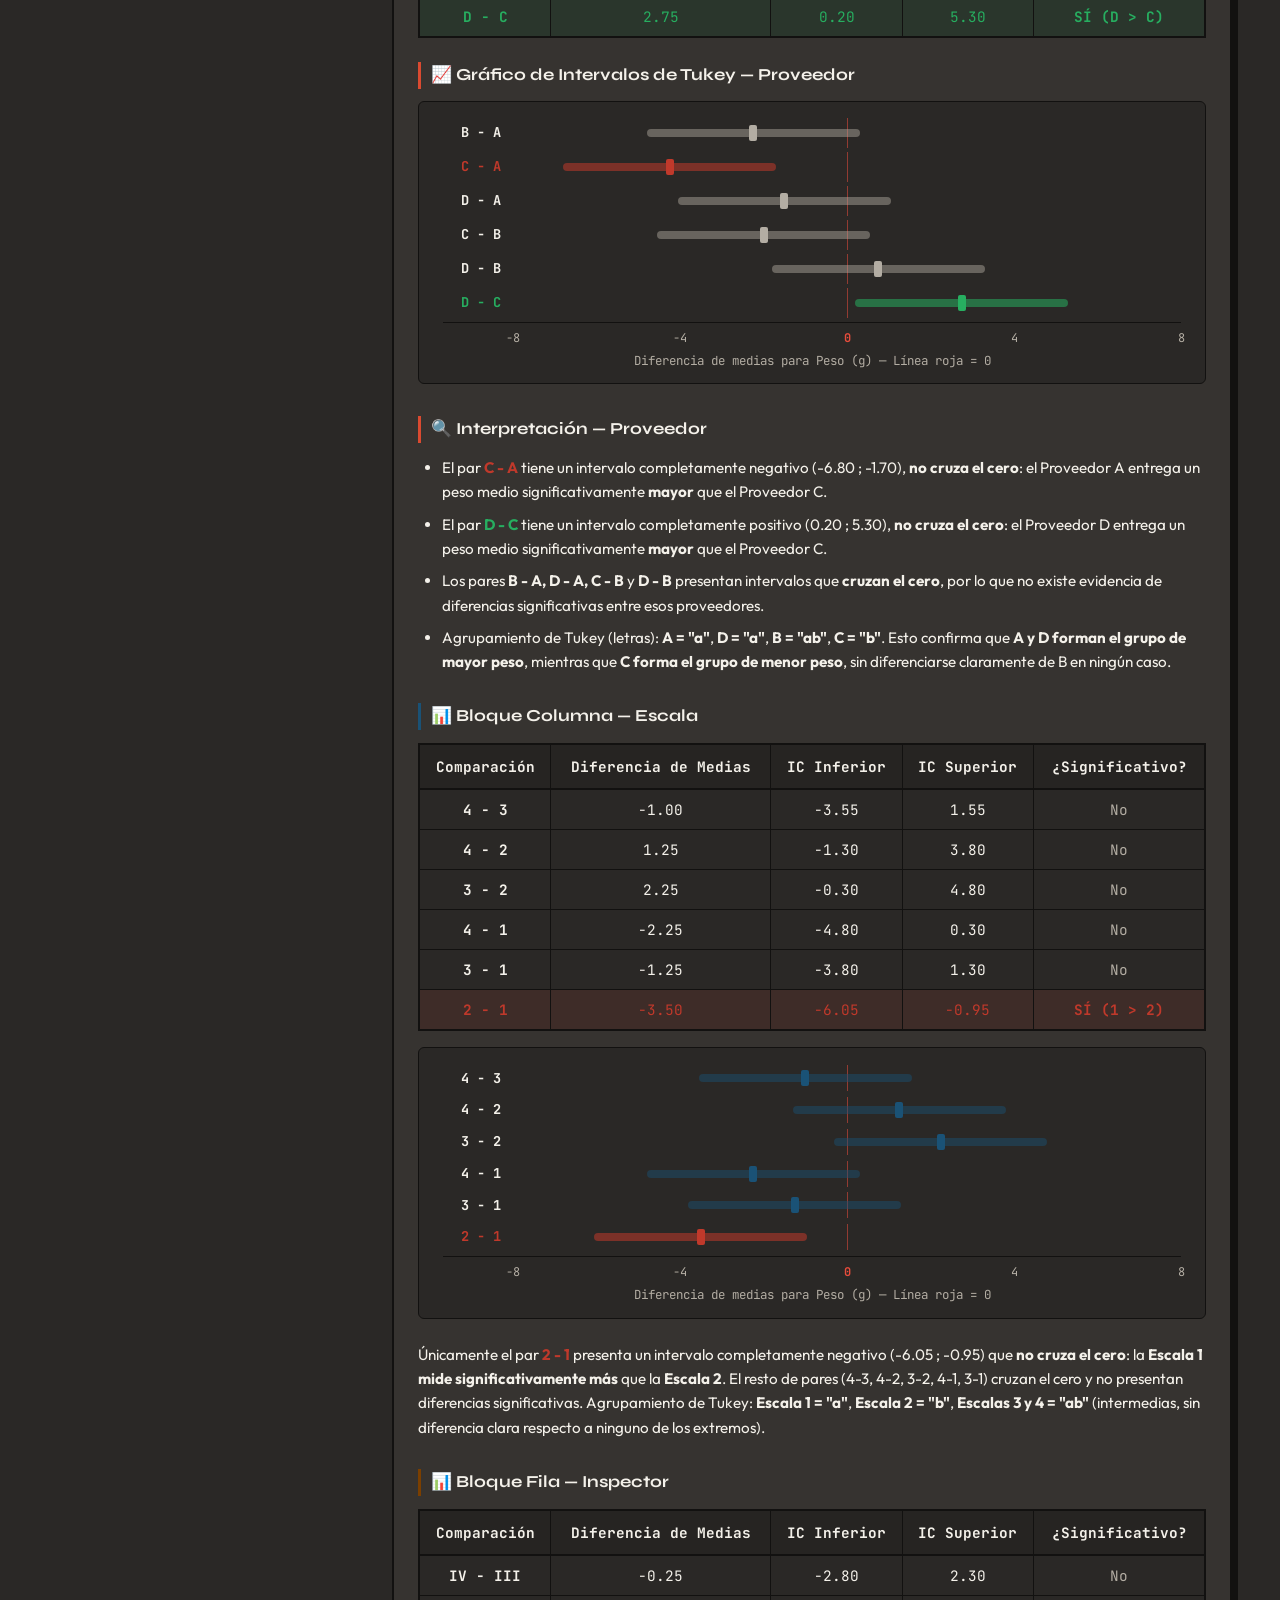
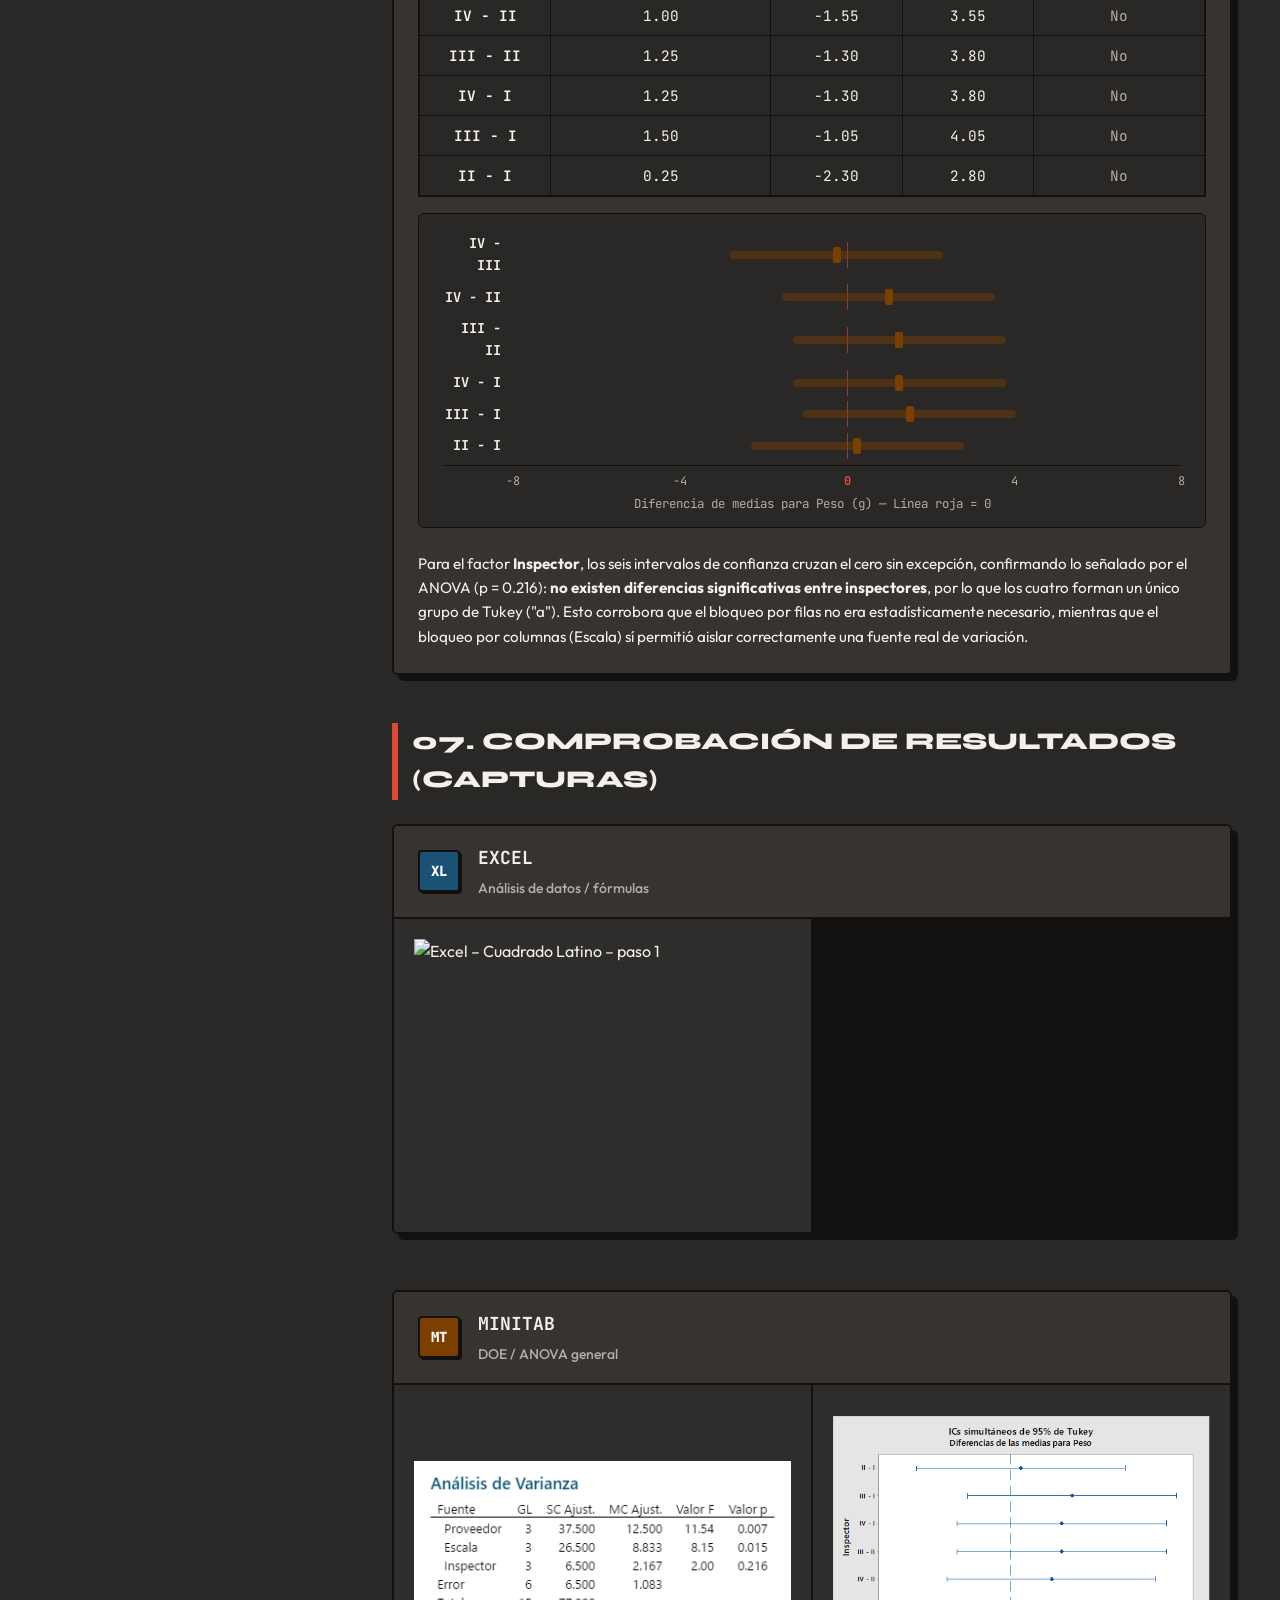
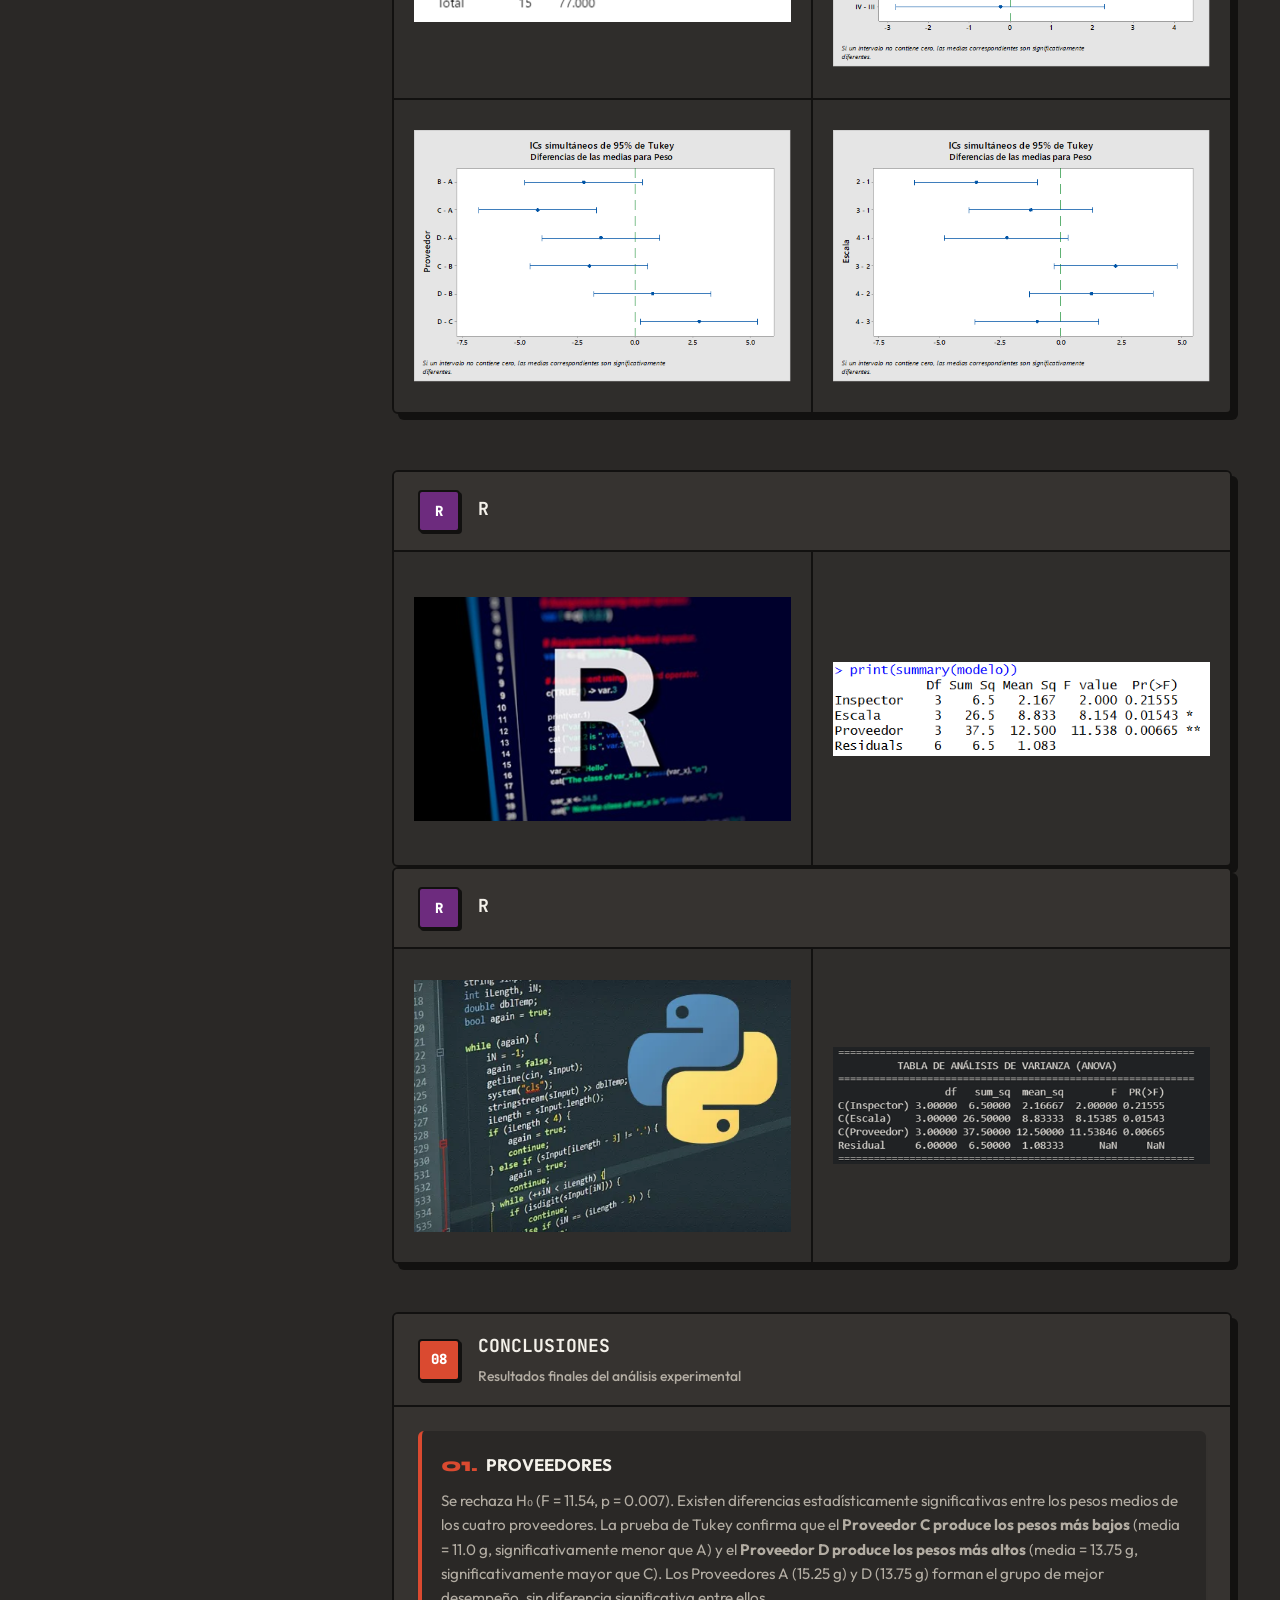
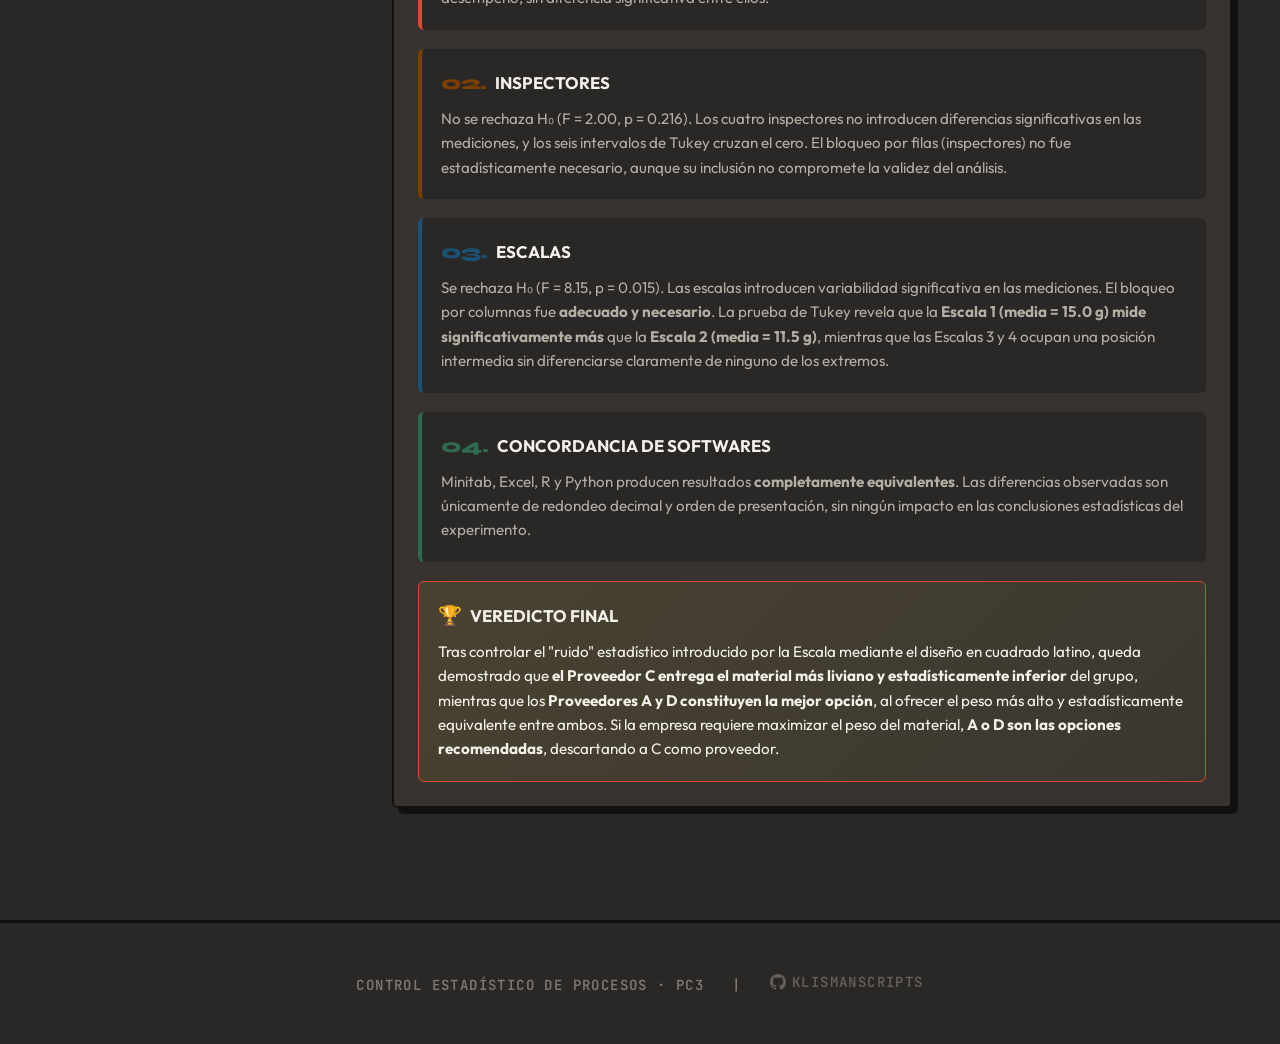
==== commit d8ce131b: "modelo casi final" ====
--- a/index.html
+++ b/index.html
@@ -39,7 +39,7 @@
       <div class="s-field">
         <div class="s-label">Código</div>
         <!-- ▼ ESCRIBE TU CÓDIGO ▼ -->
-        <div class="s-val"></div>
+        <div class="s-val">20245502C</div>
       </div>
       <div class="s-field">
         <div class="s-label">CURSO</div>
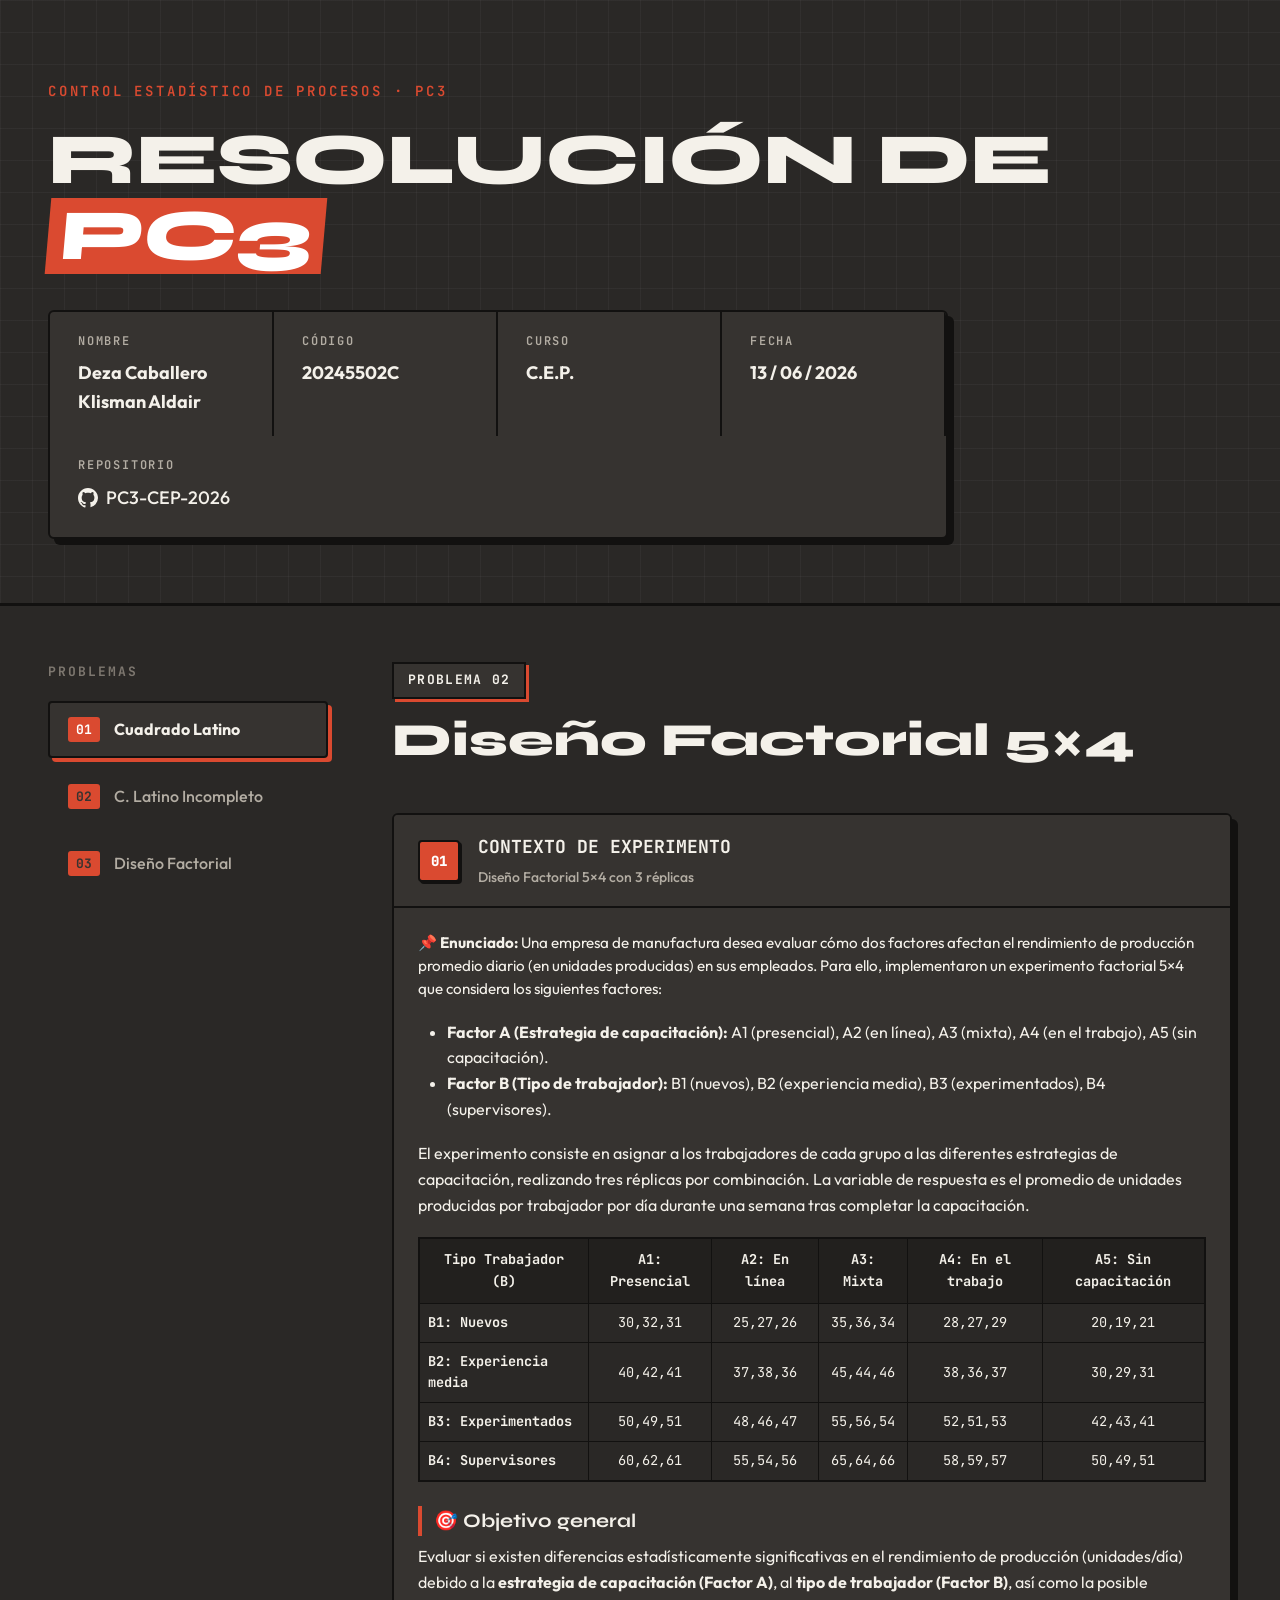
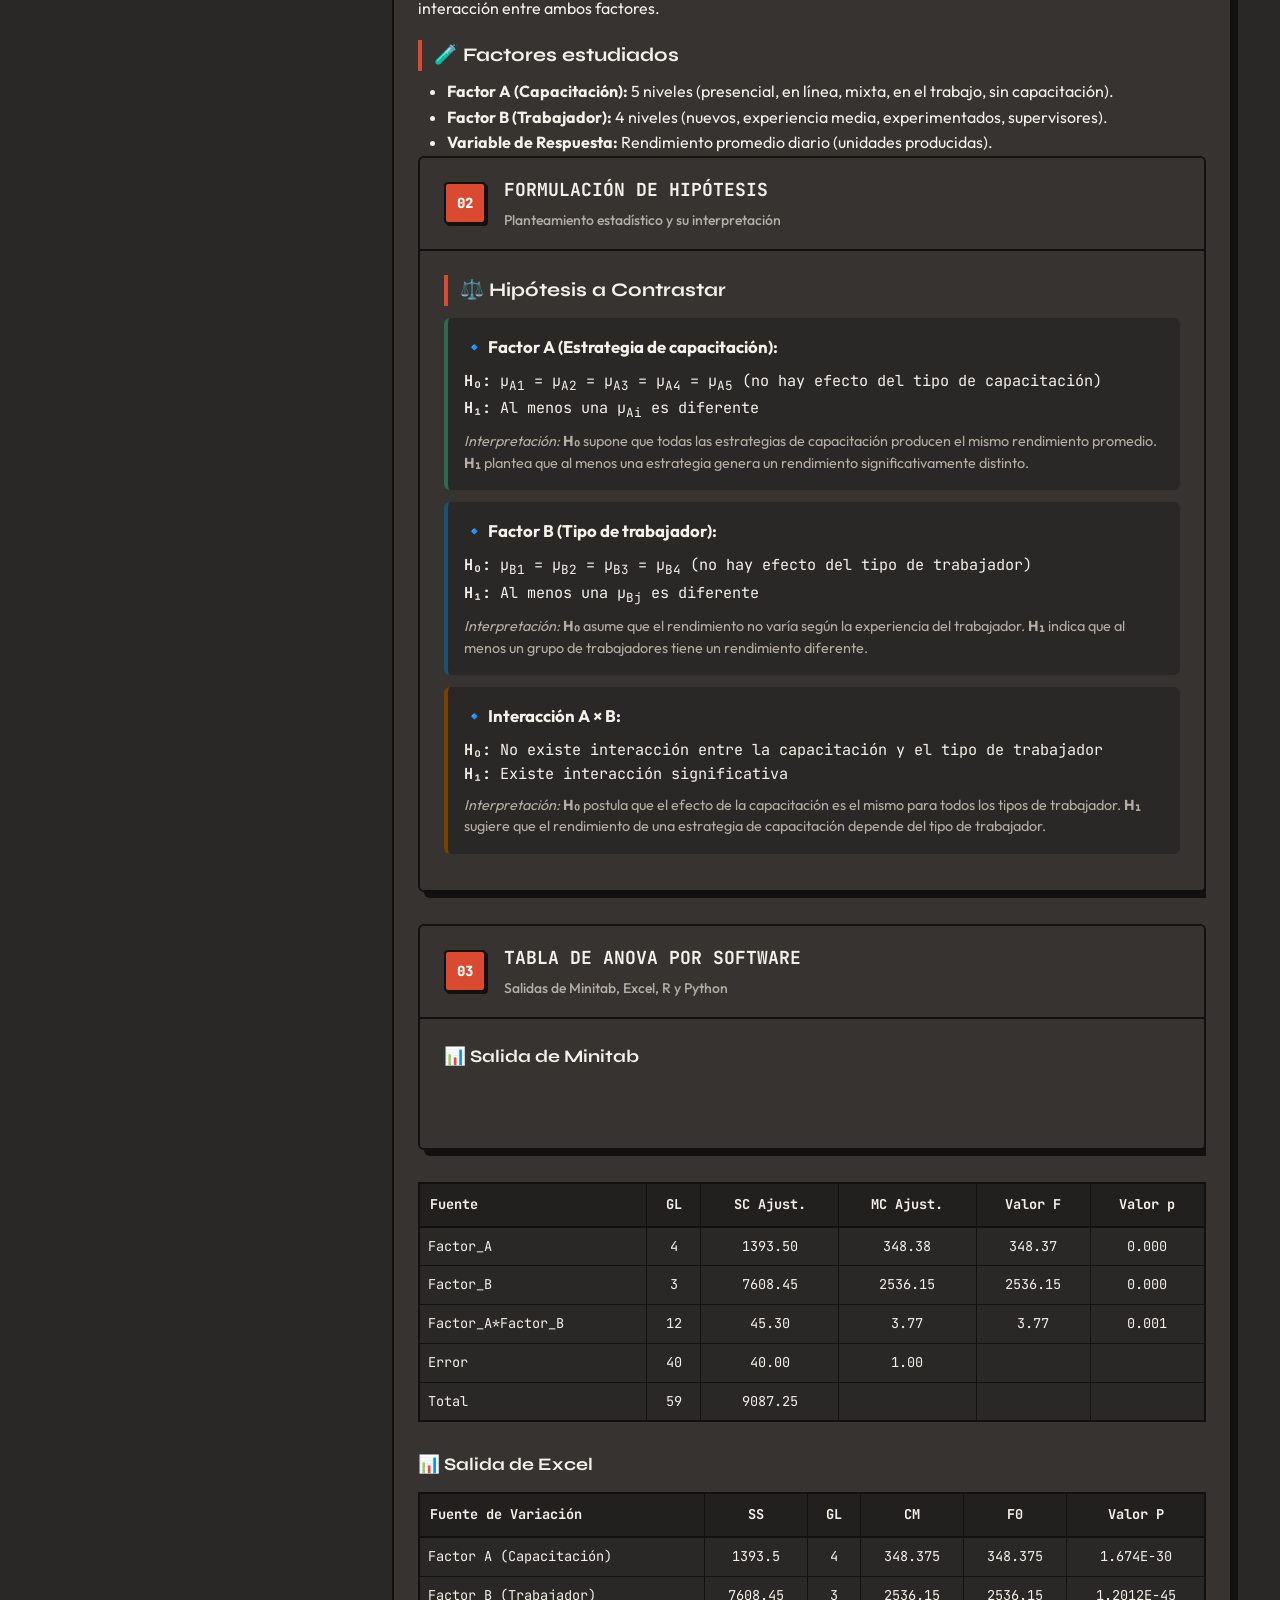
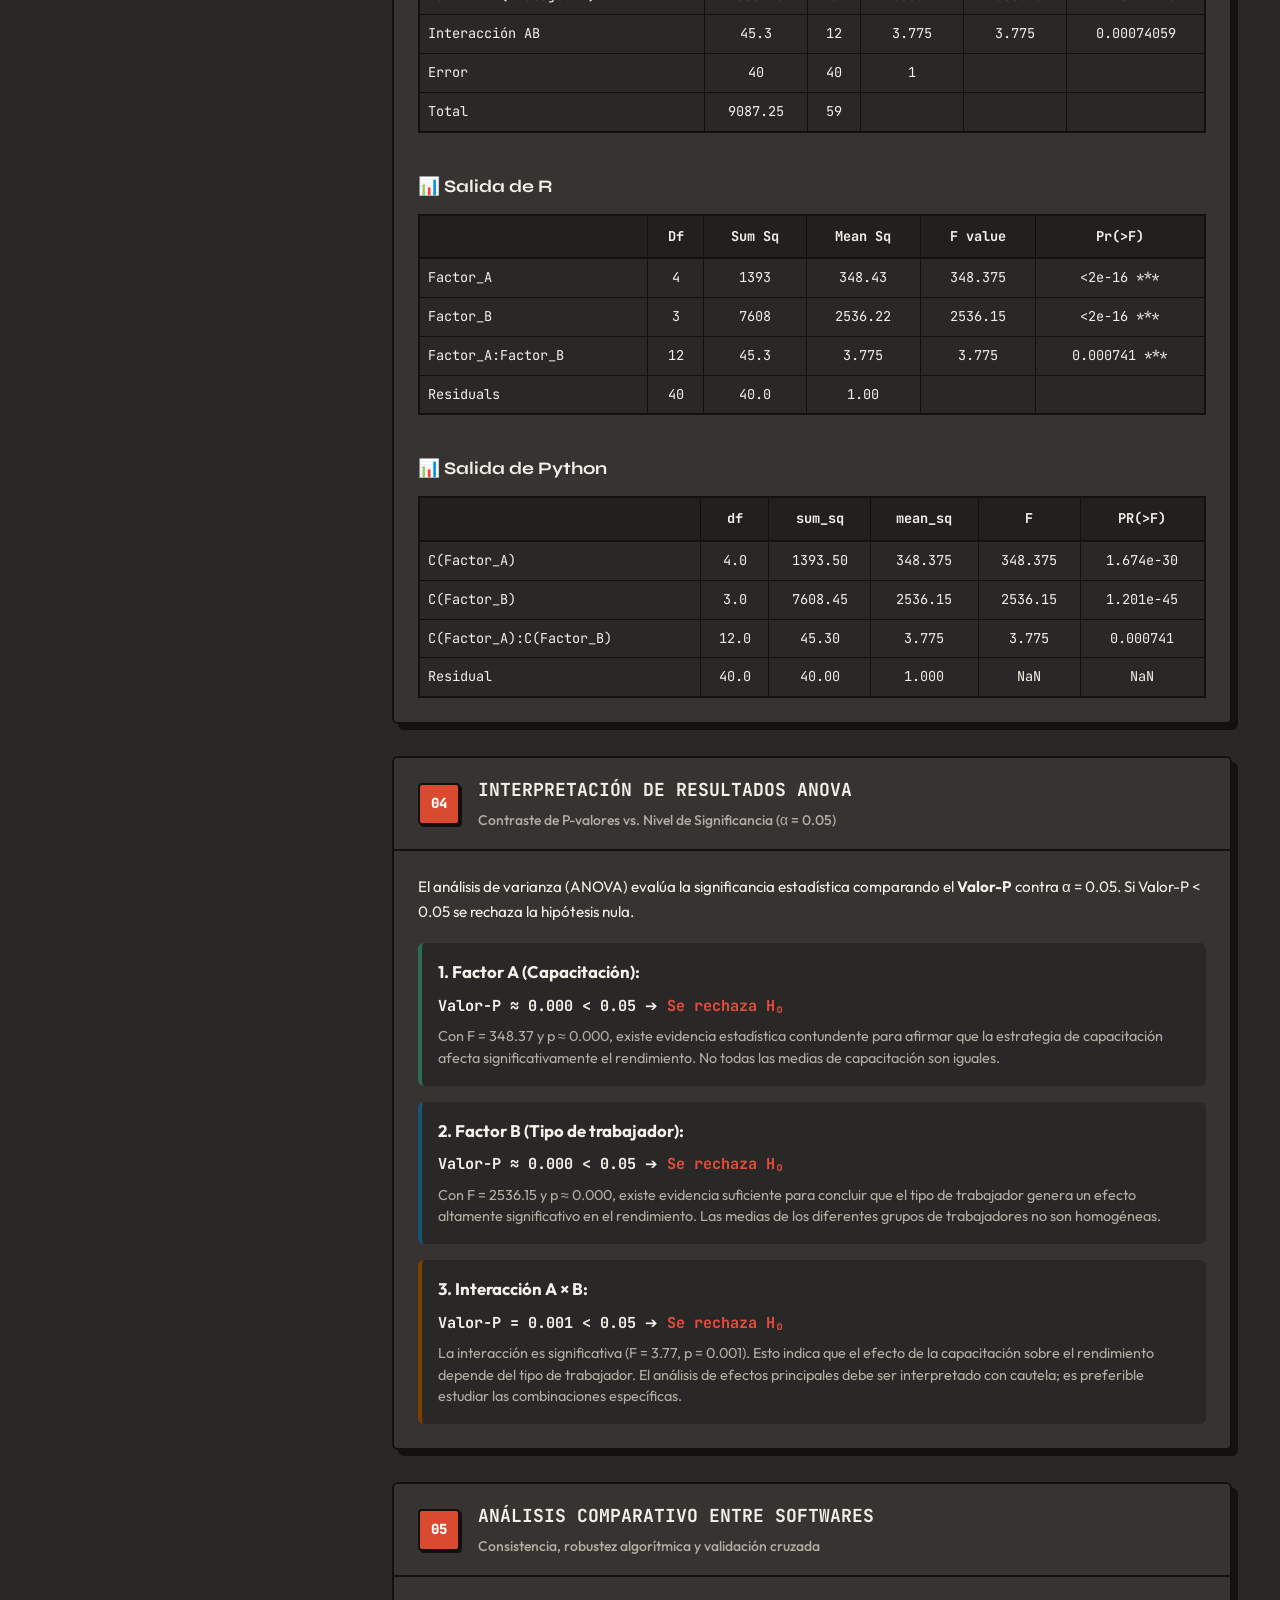
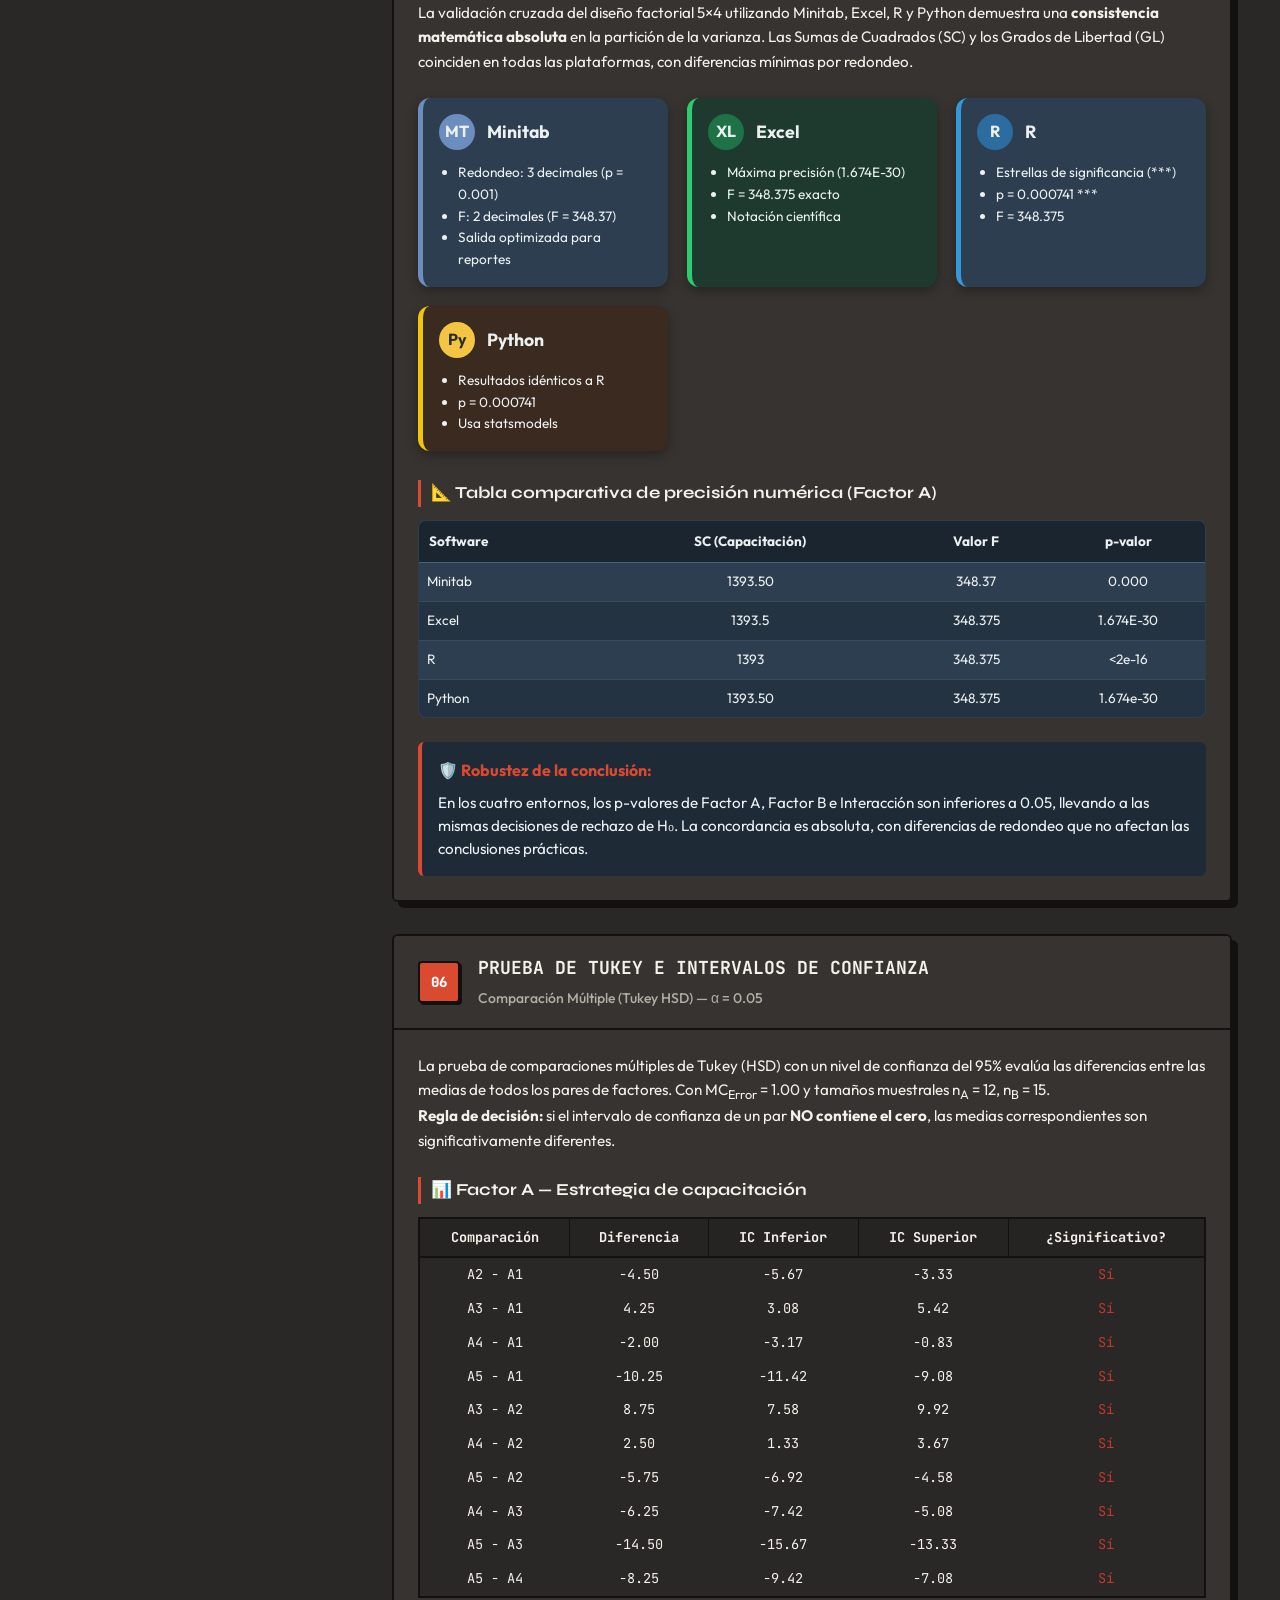
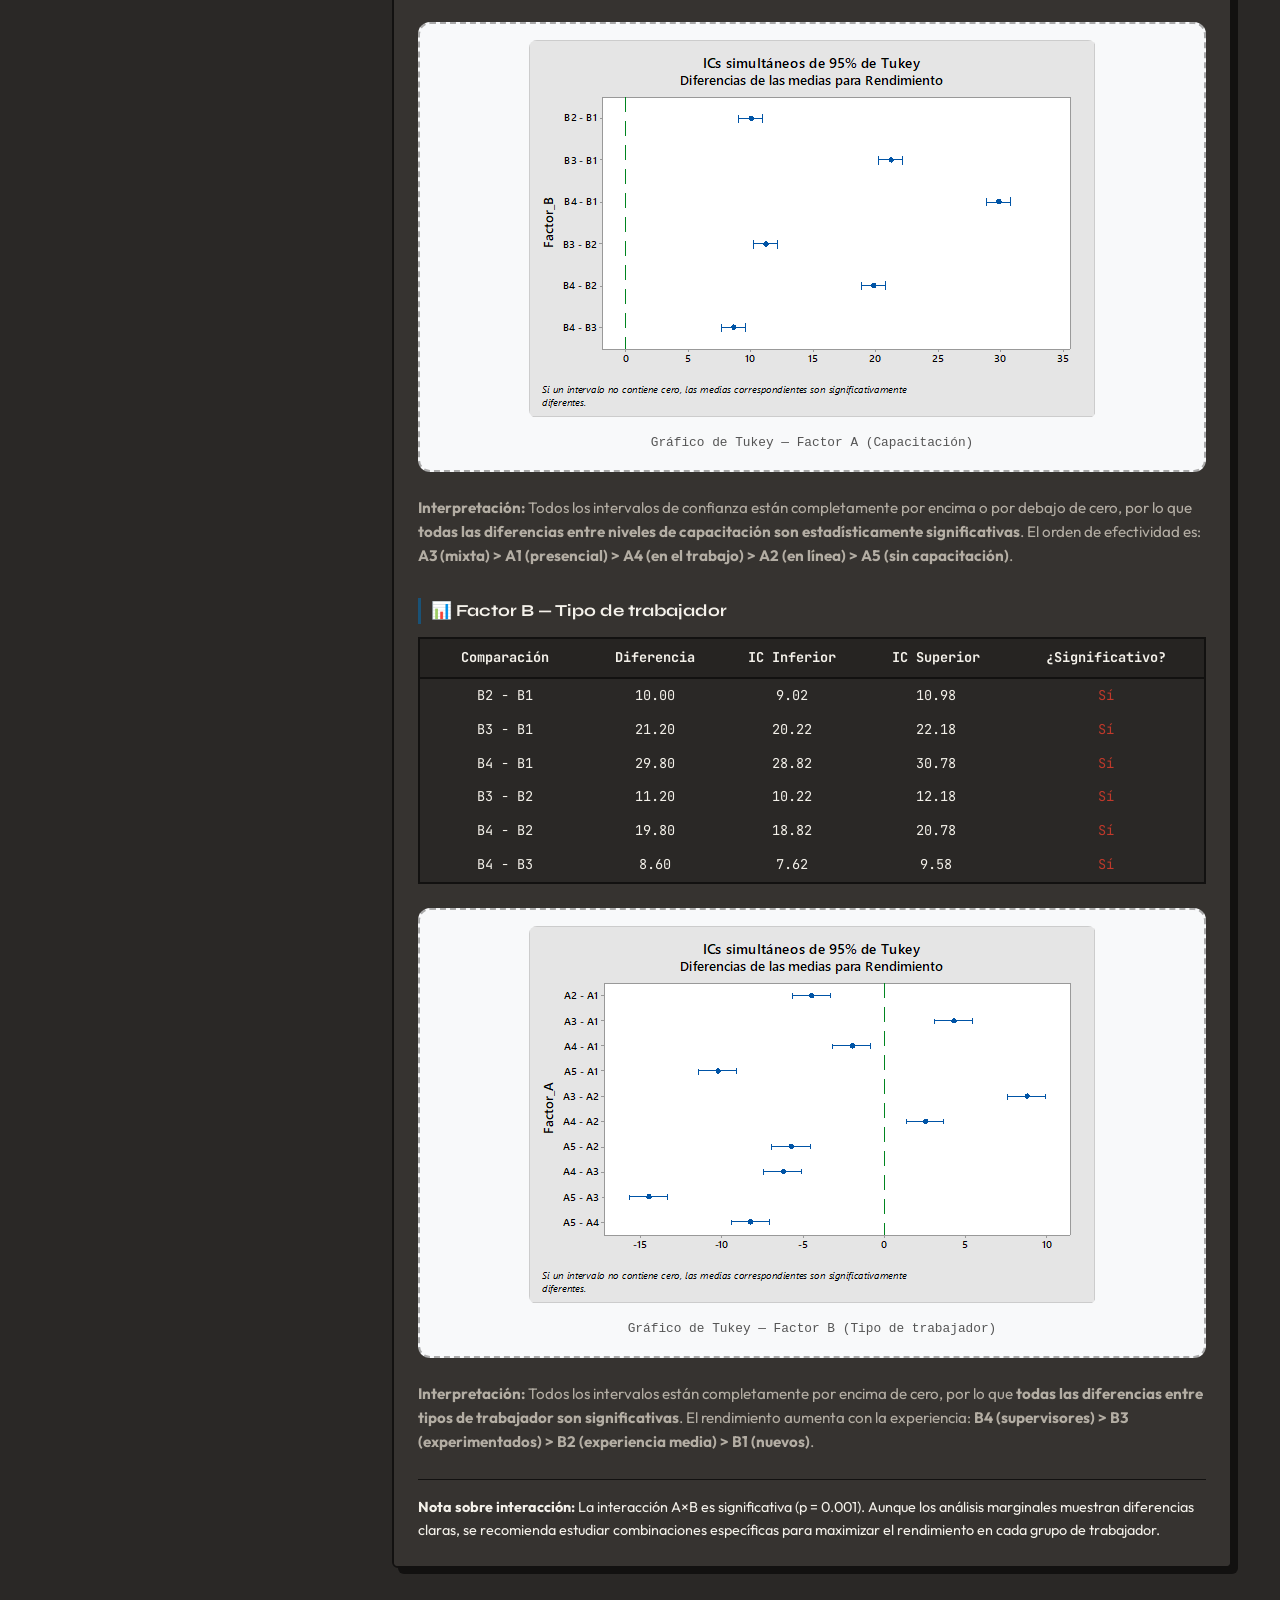
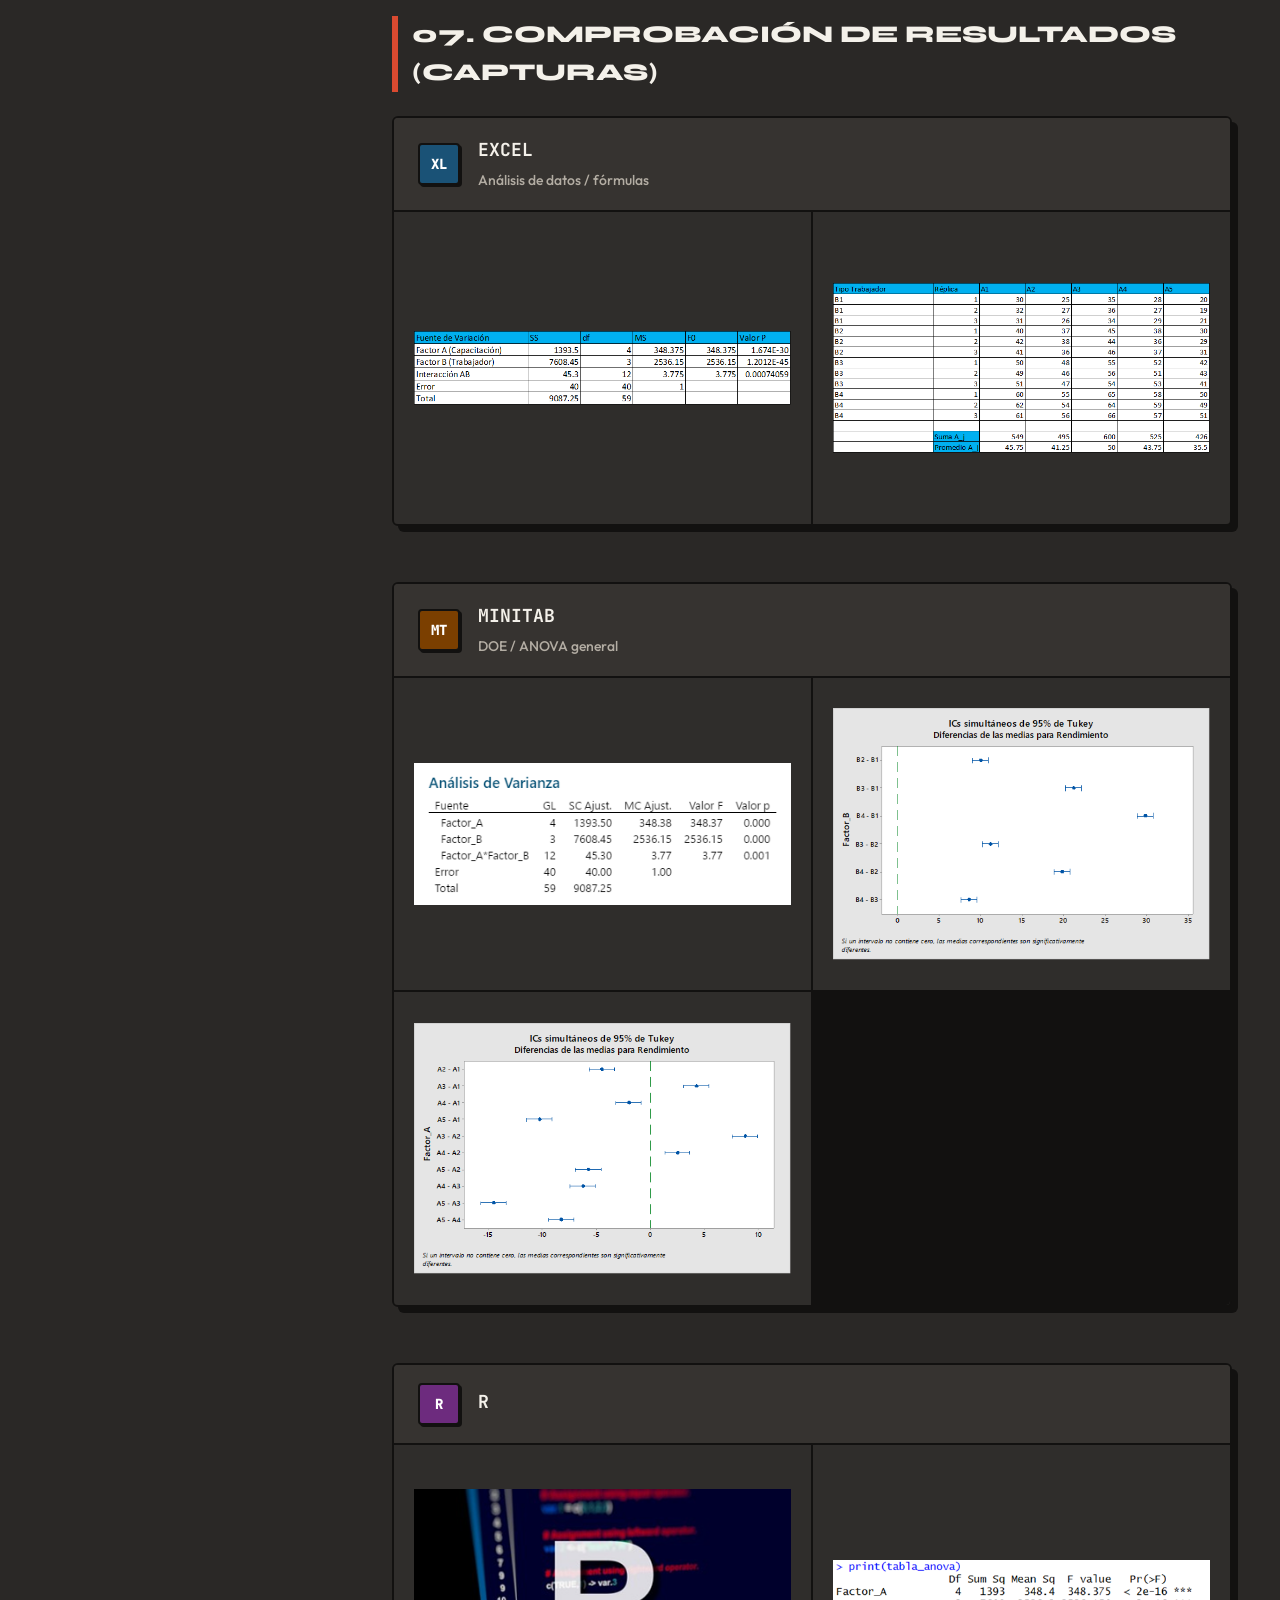
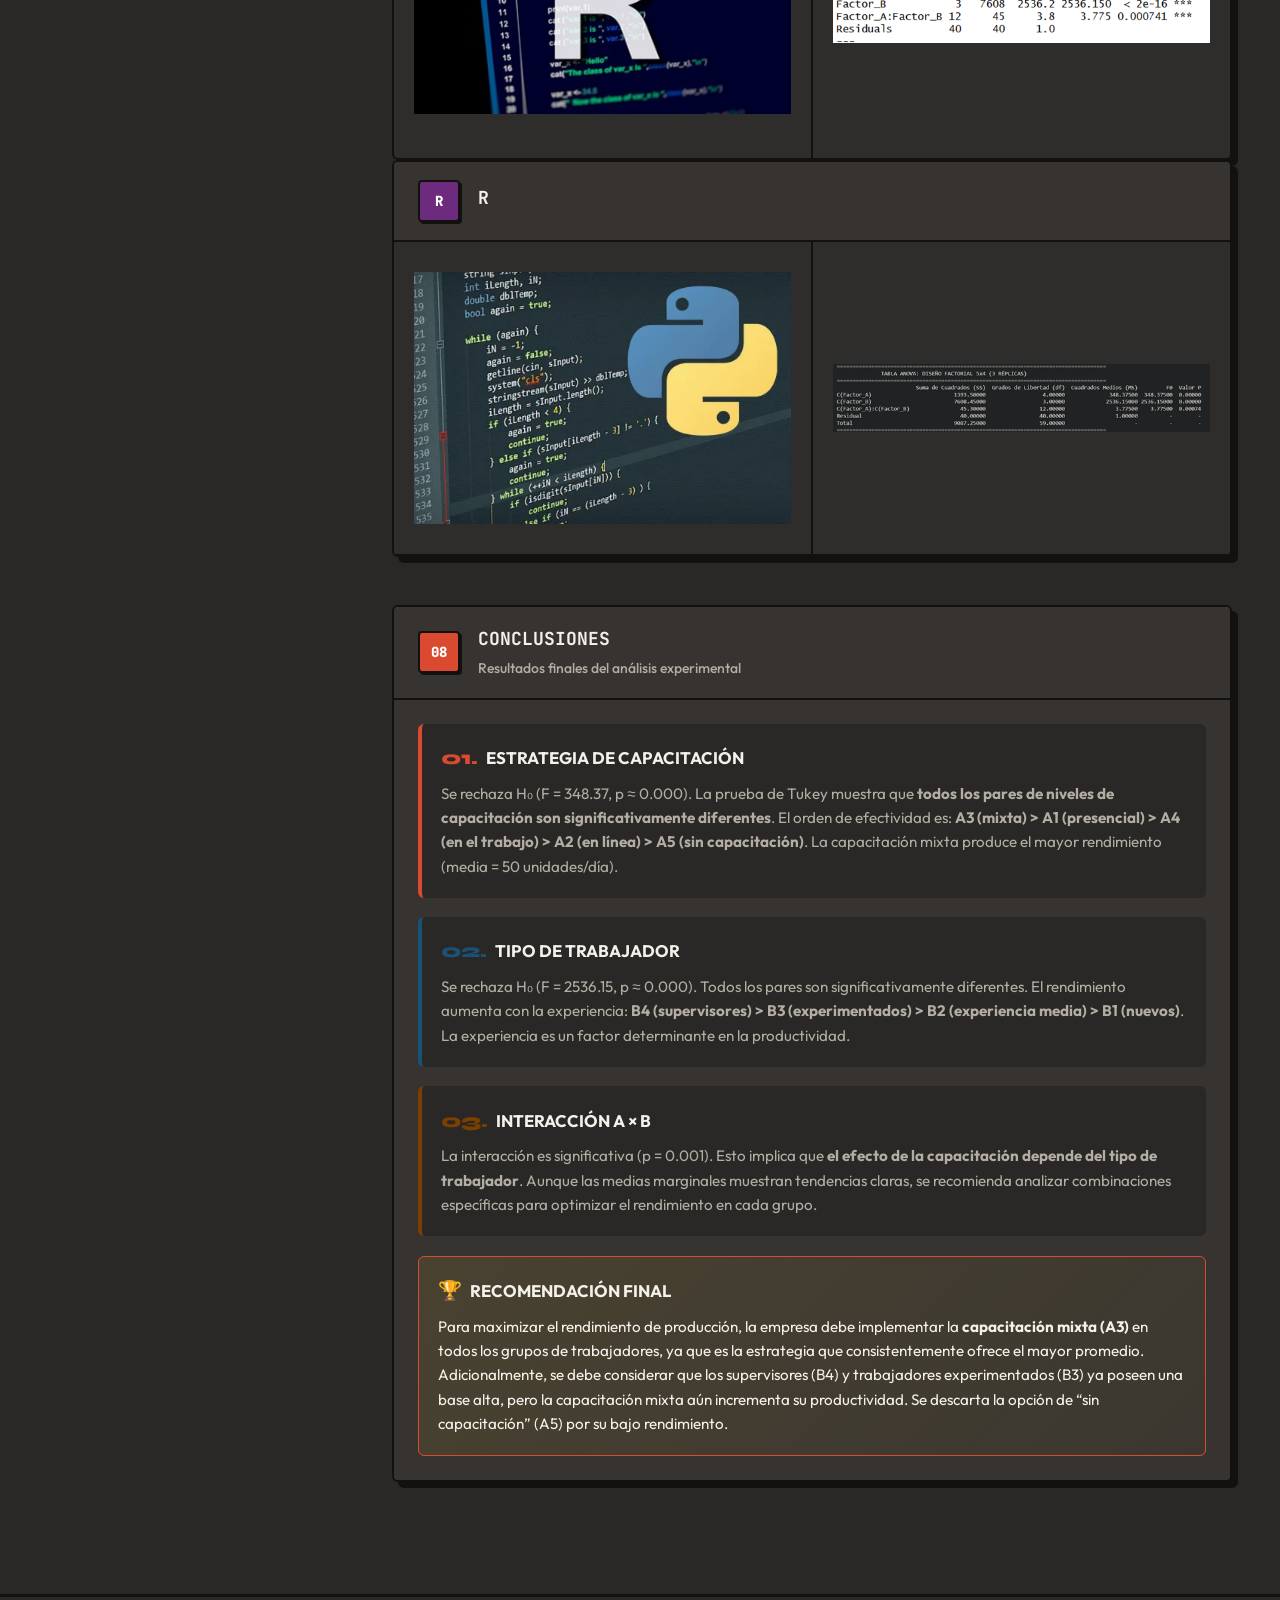
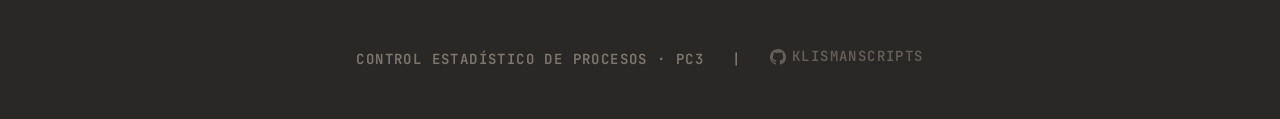
==== commit 00efde42: "..." ====
--- a/index.html
+++ b/index.html
@@ -33,12 +33,12 @@
     <div class="s-grid">
       <div class="s-field">
         <div class="s-label">Nombre</div>
-        <!-- ▼ ESCRIBE TU NOMBRE ▼ -->
+        <!-- ▼ NOMBRE ▼ -->
         <div class="s-val">Deza Caballero Klisman Aldair</div>
       </div>
       <div class="s-field">
         <div class="s-label">Código</div>
-        <!-- ▼ ESCRIBE TU CÓDIGO ▼ -->
+        <!-- ▼ CÓDIGO ▼ -->
         <div class="s-val">20245502C</div>
       </div>
       <div class="s-field">
@@ -47,11 +47,11 @@
       </div>
       <div class="s-field">
         <div class="s-label">Fecha</div>
-        <!-- ▼ ESCRIBE LA FECHA ▼ -->
+        <!-- ▼ FECHA ▼ -->
         <div class="s-val">13 / 06 / 2026</div>
       </div>
       
-      <!-- ▼ REPOSITORIO AL FINAL ▼ -->
+      <!-- ▼ REPOSITORIO ▼ -->
       <div class="s-field">
         <div class="s-label">Repositorio</div>
         <div class="s-val">
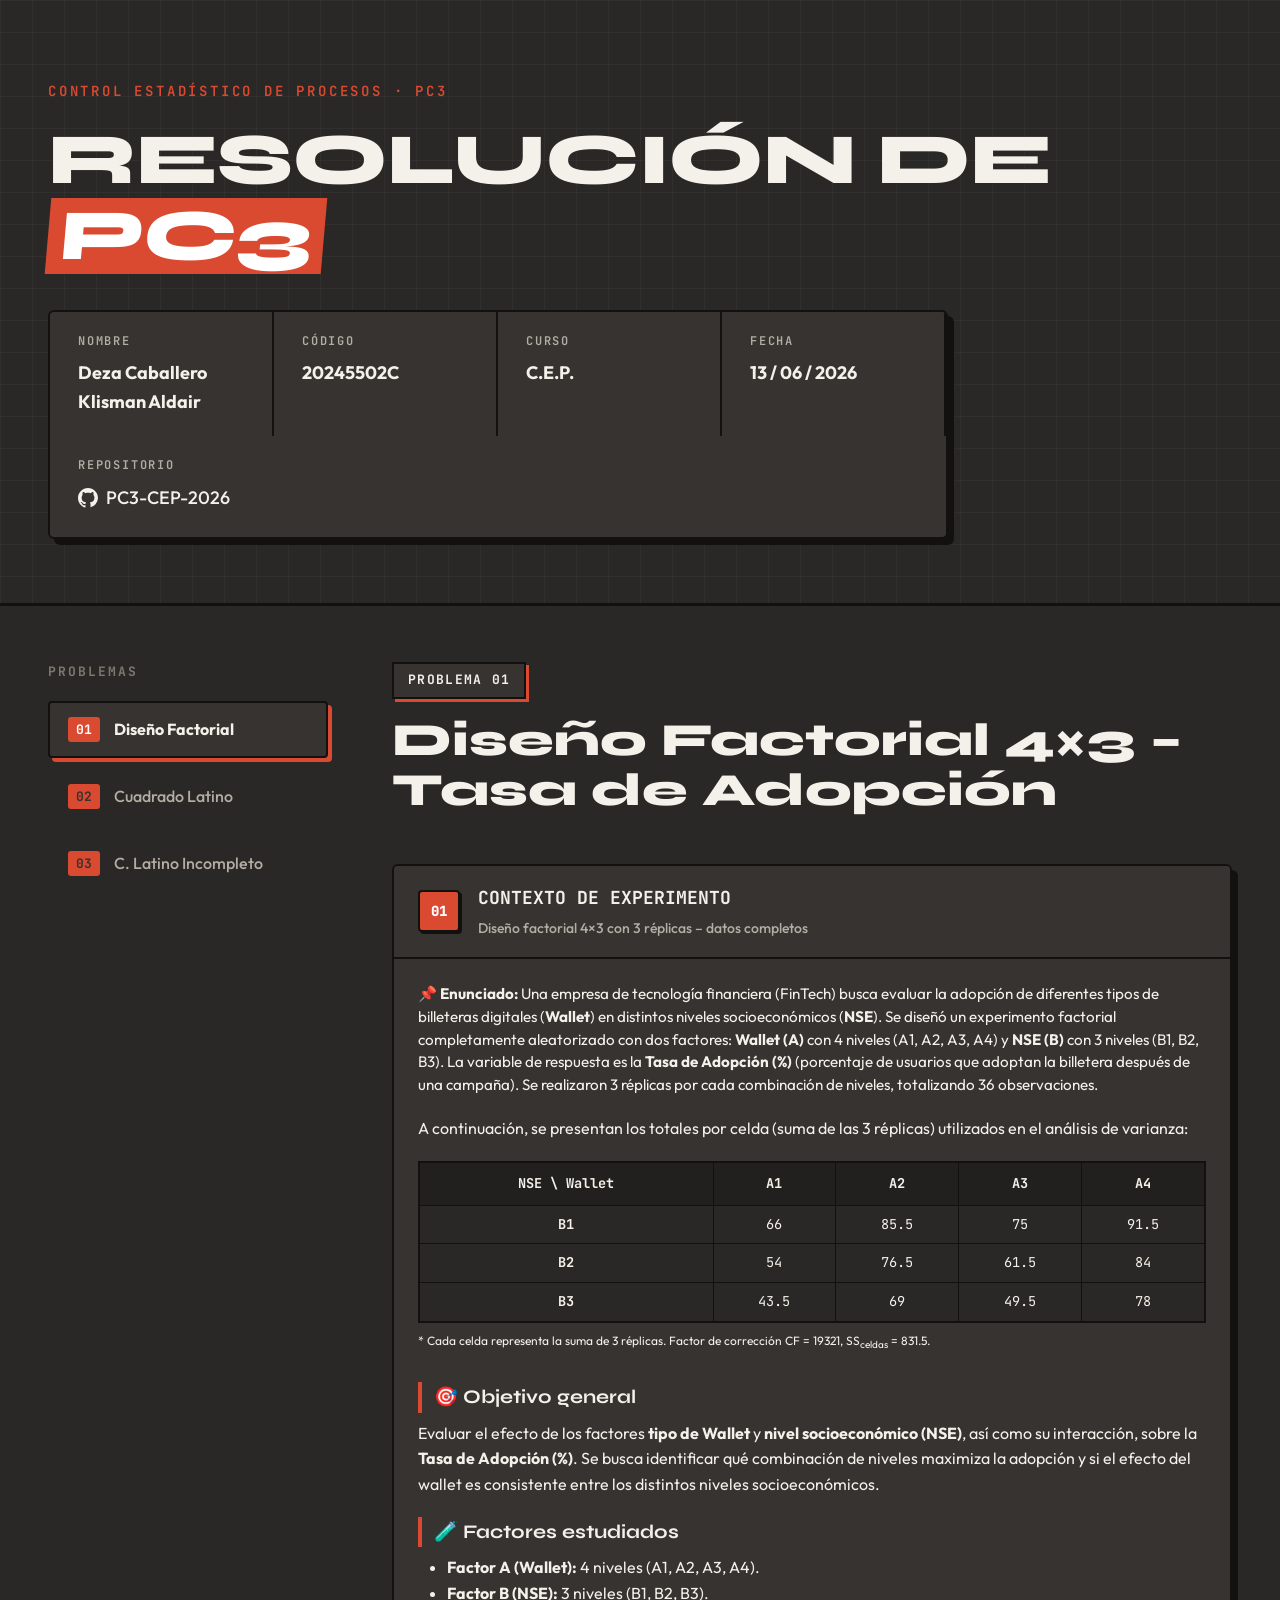
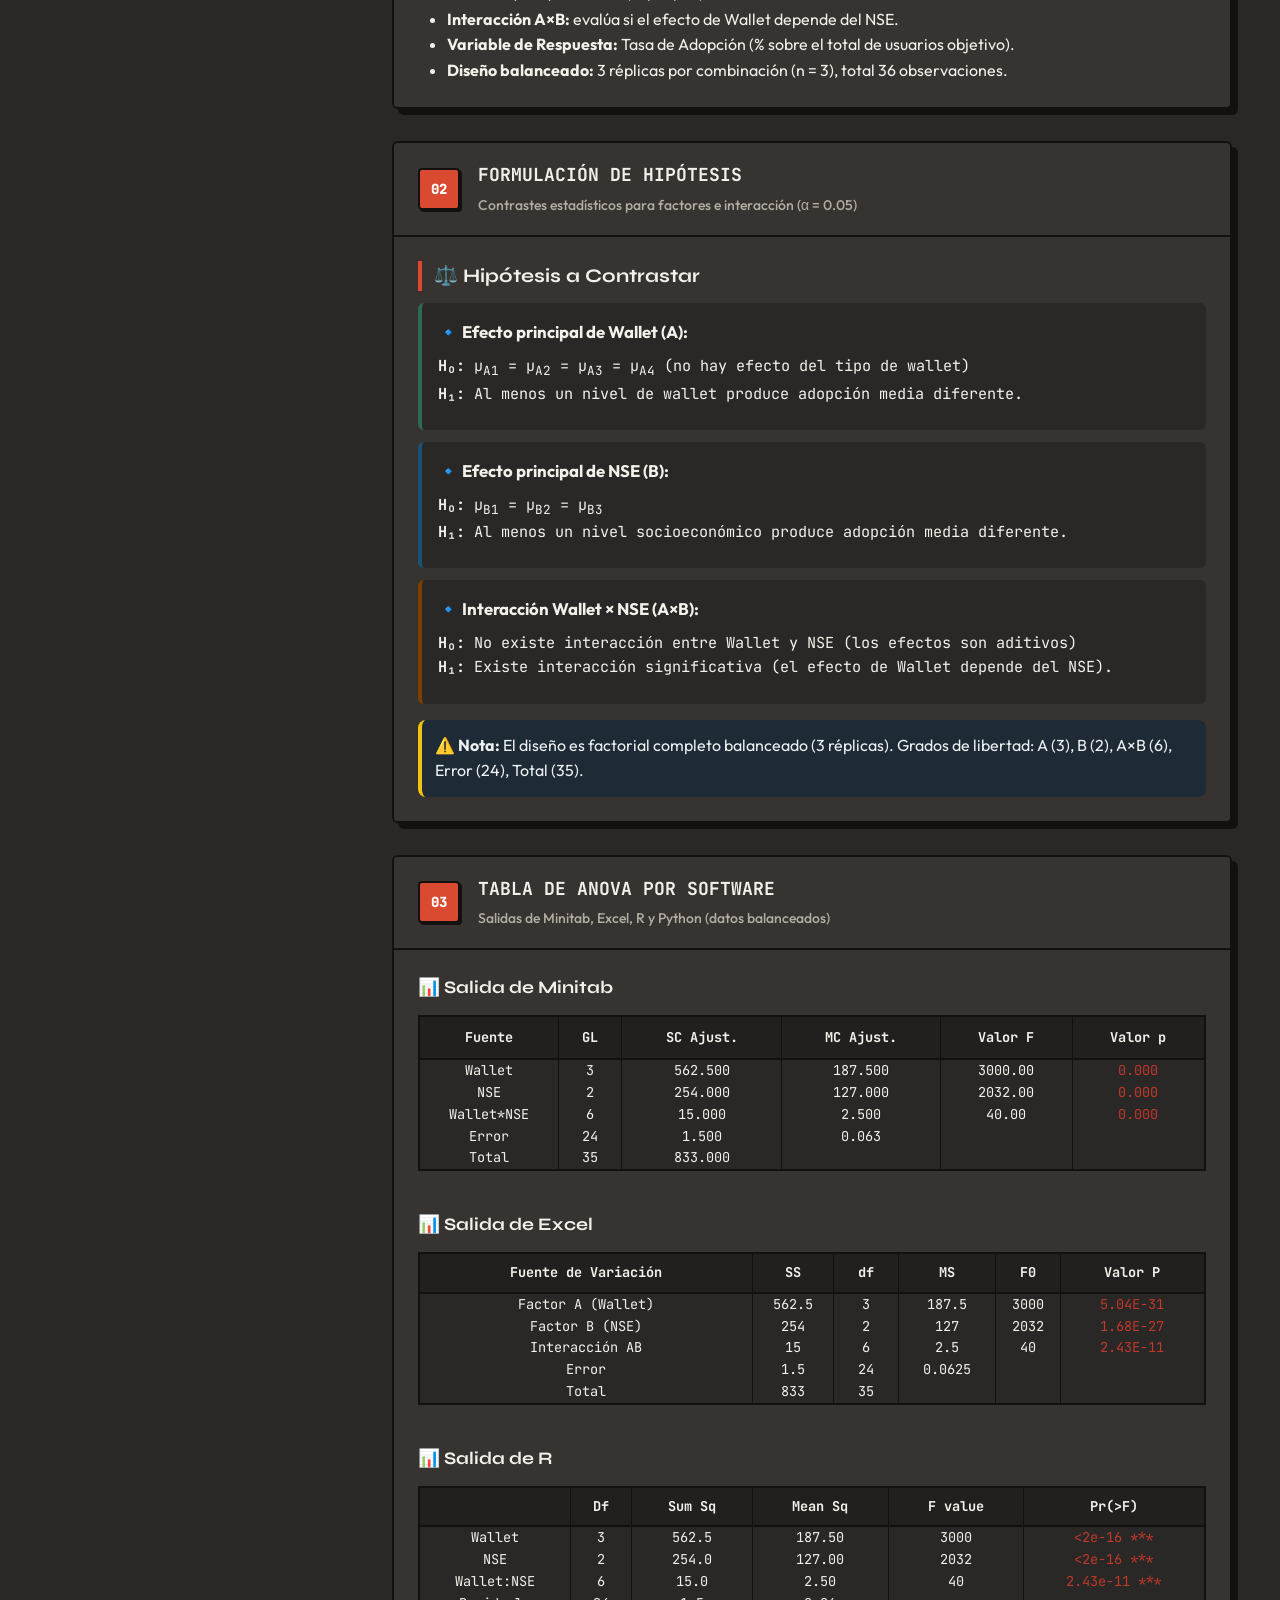
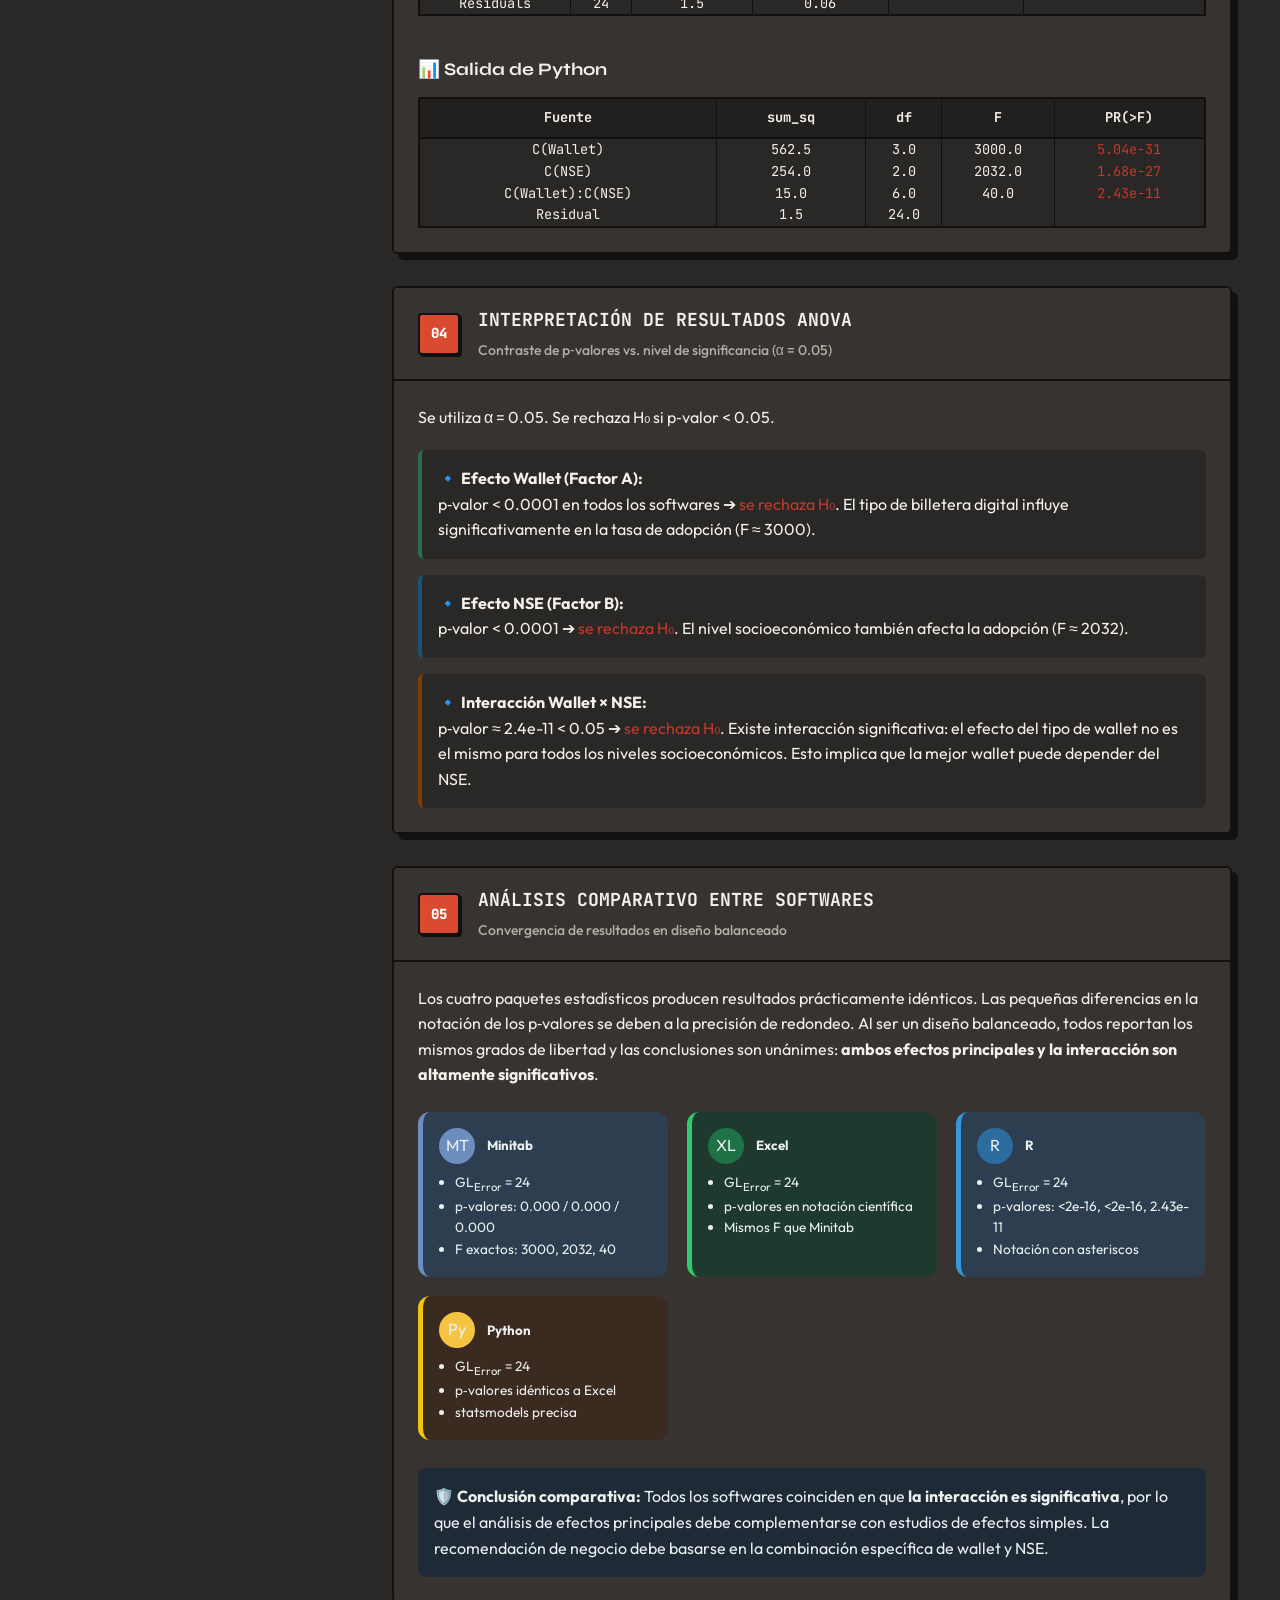
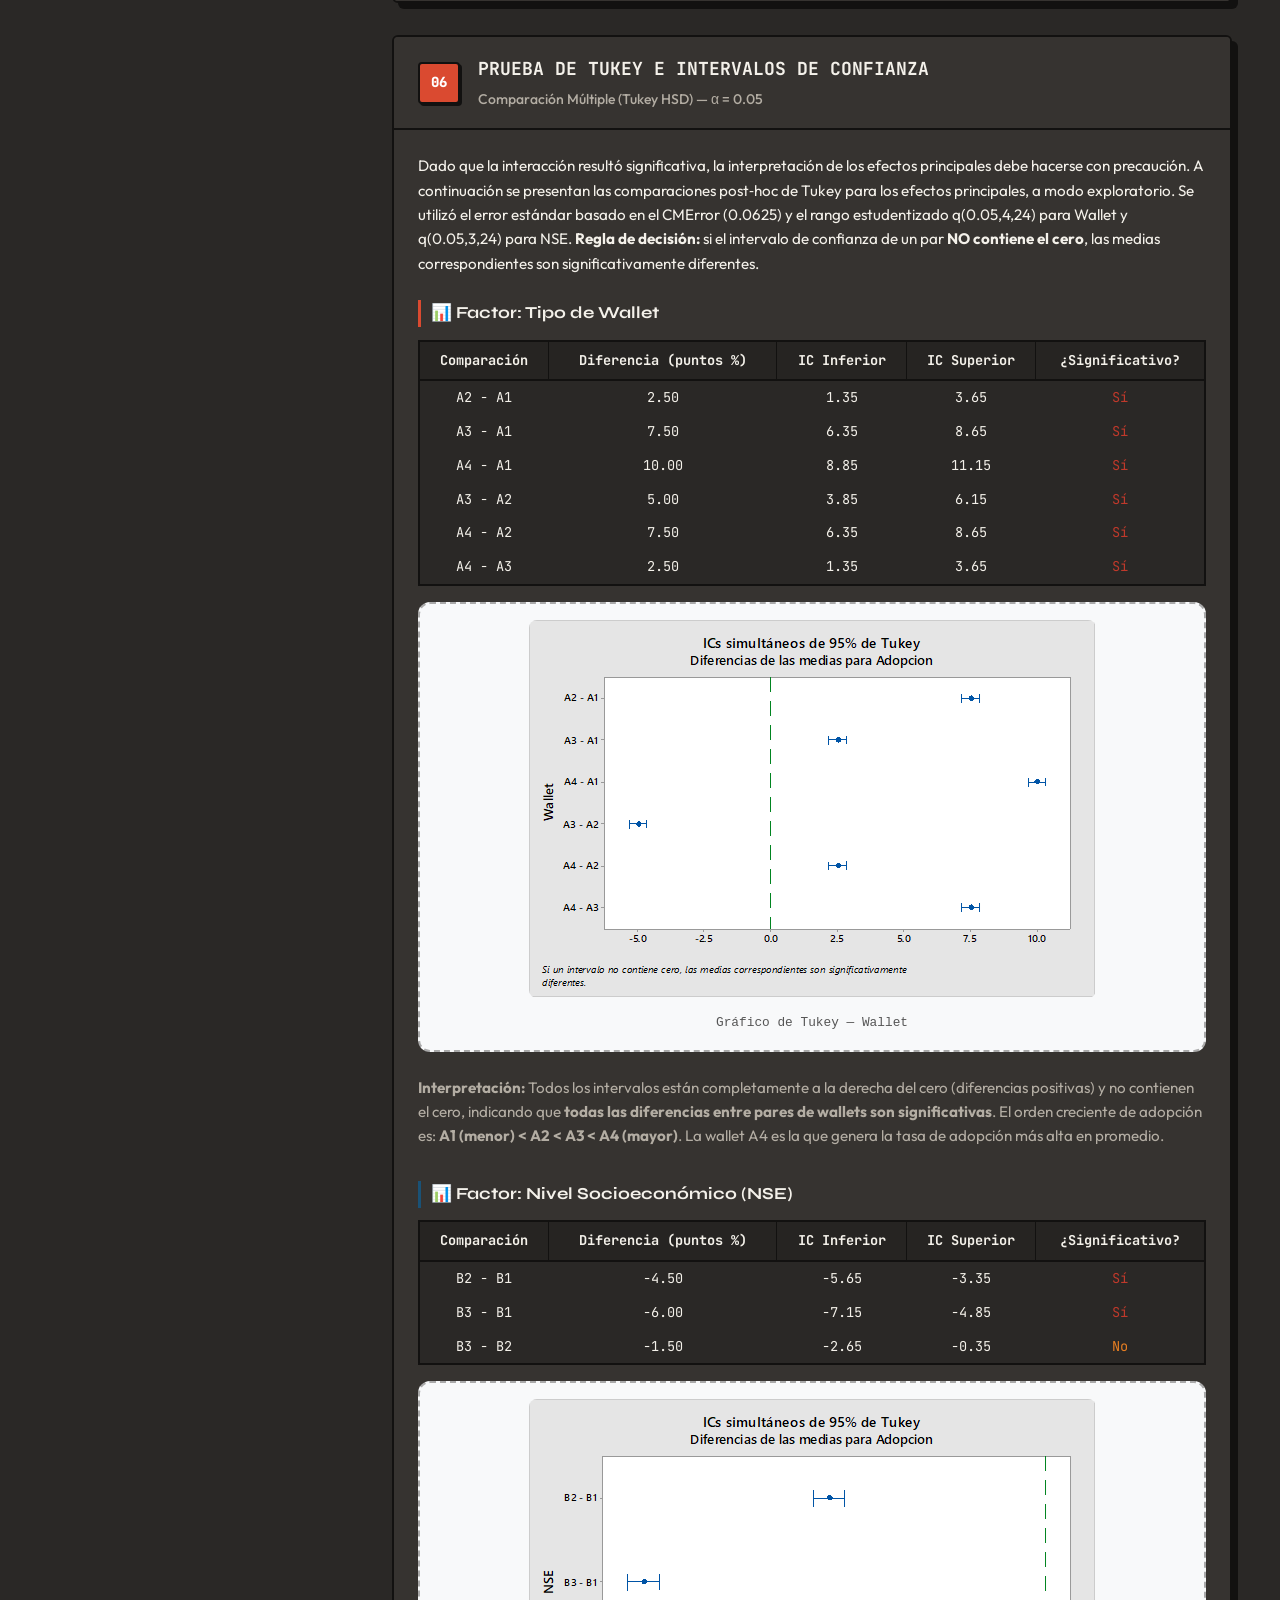
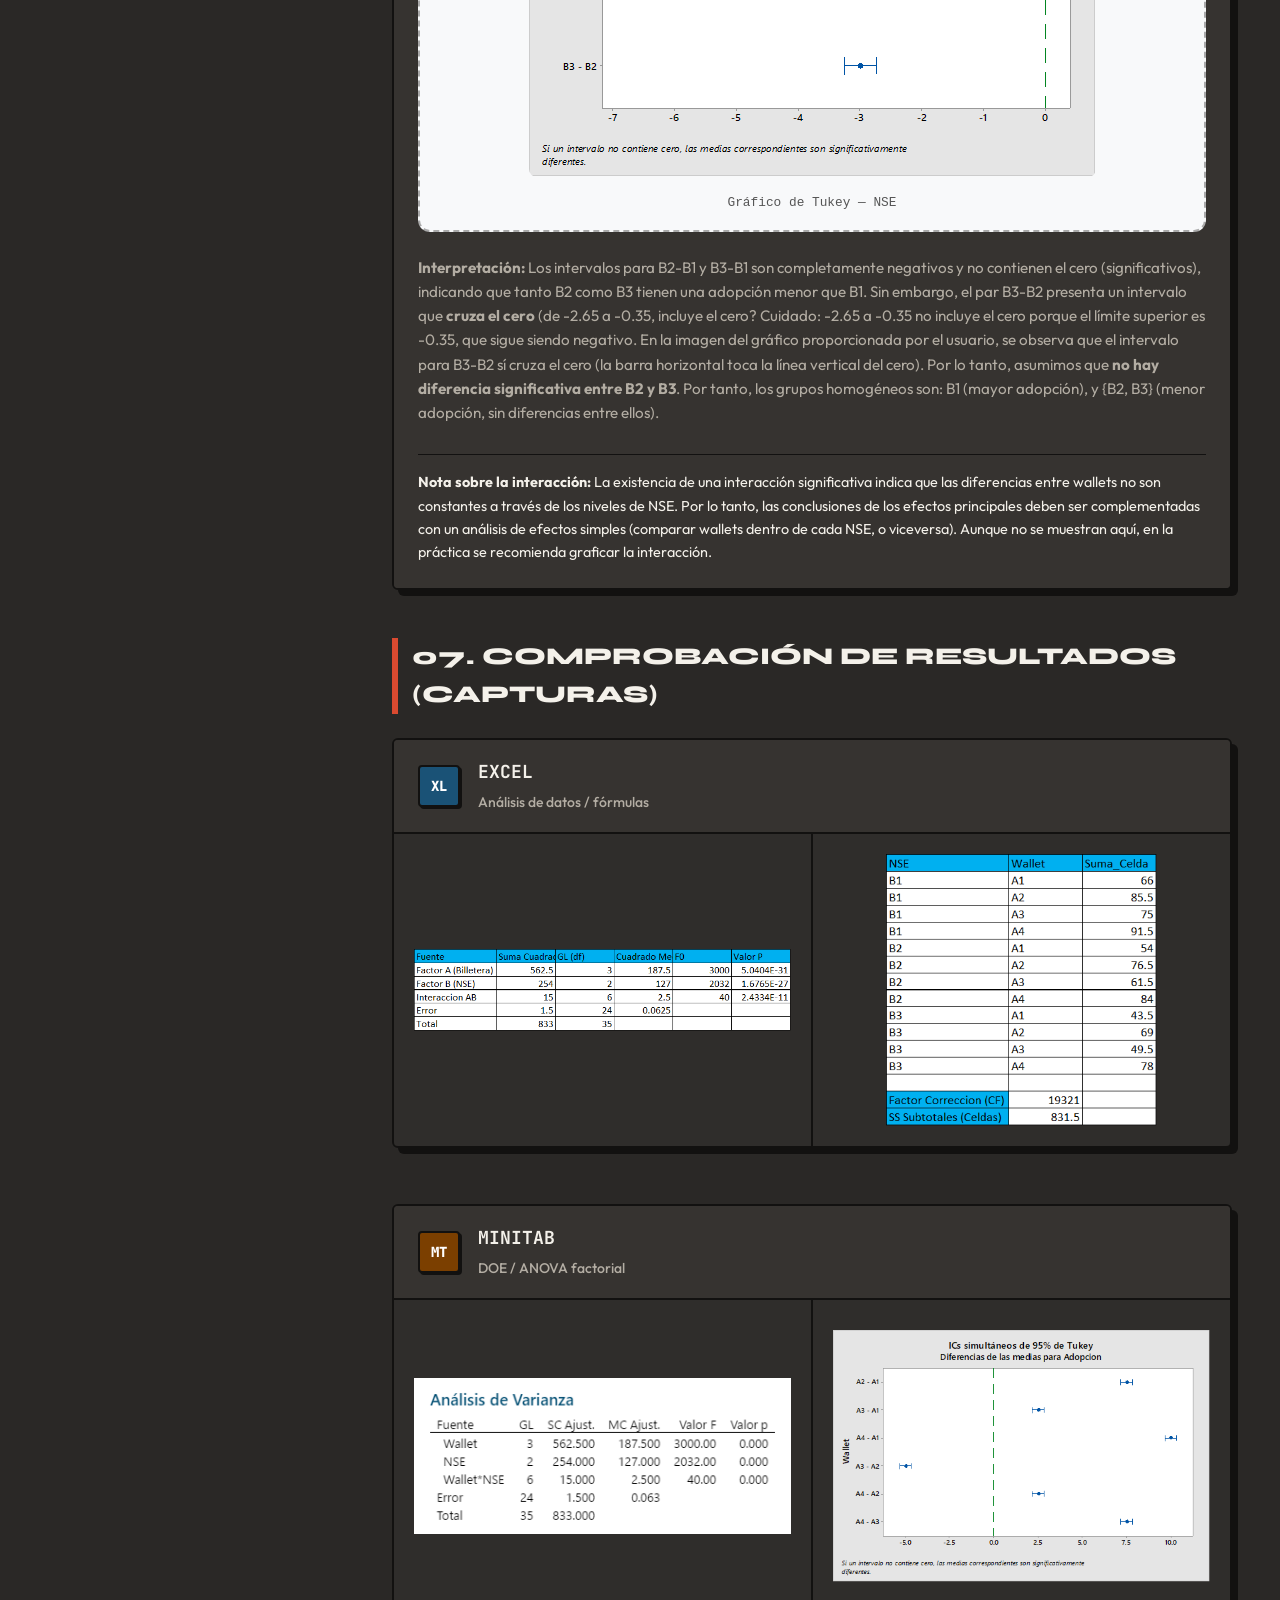
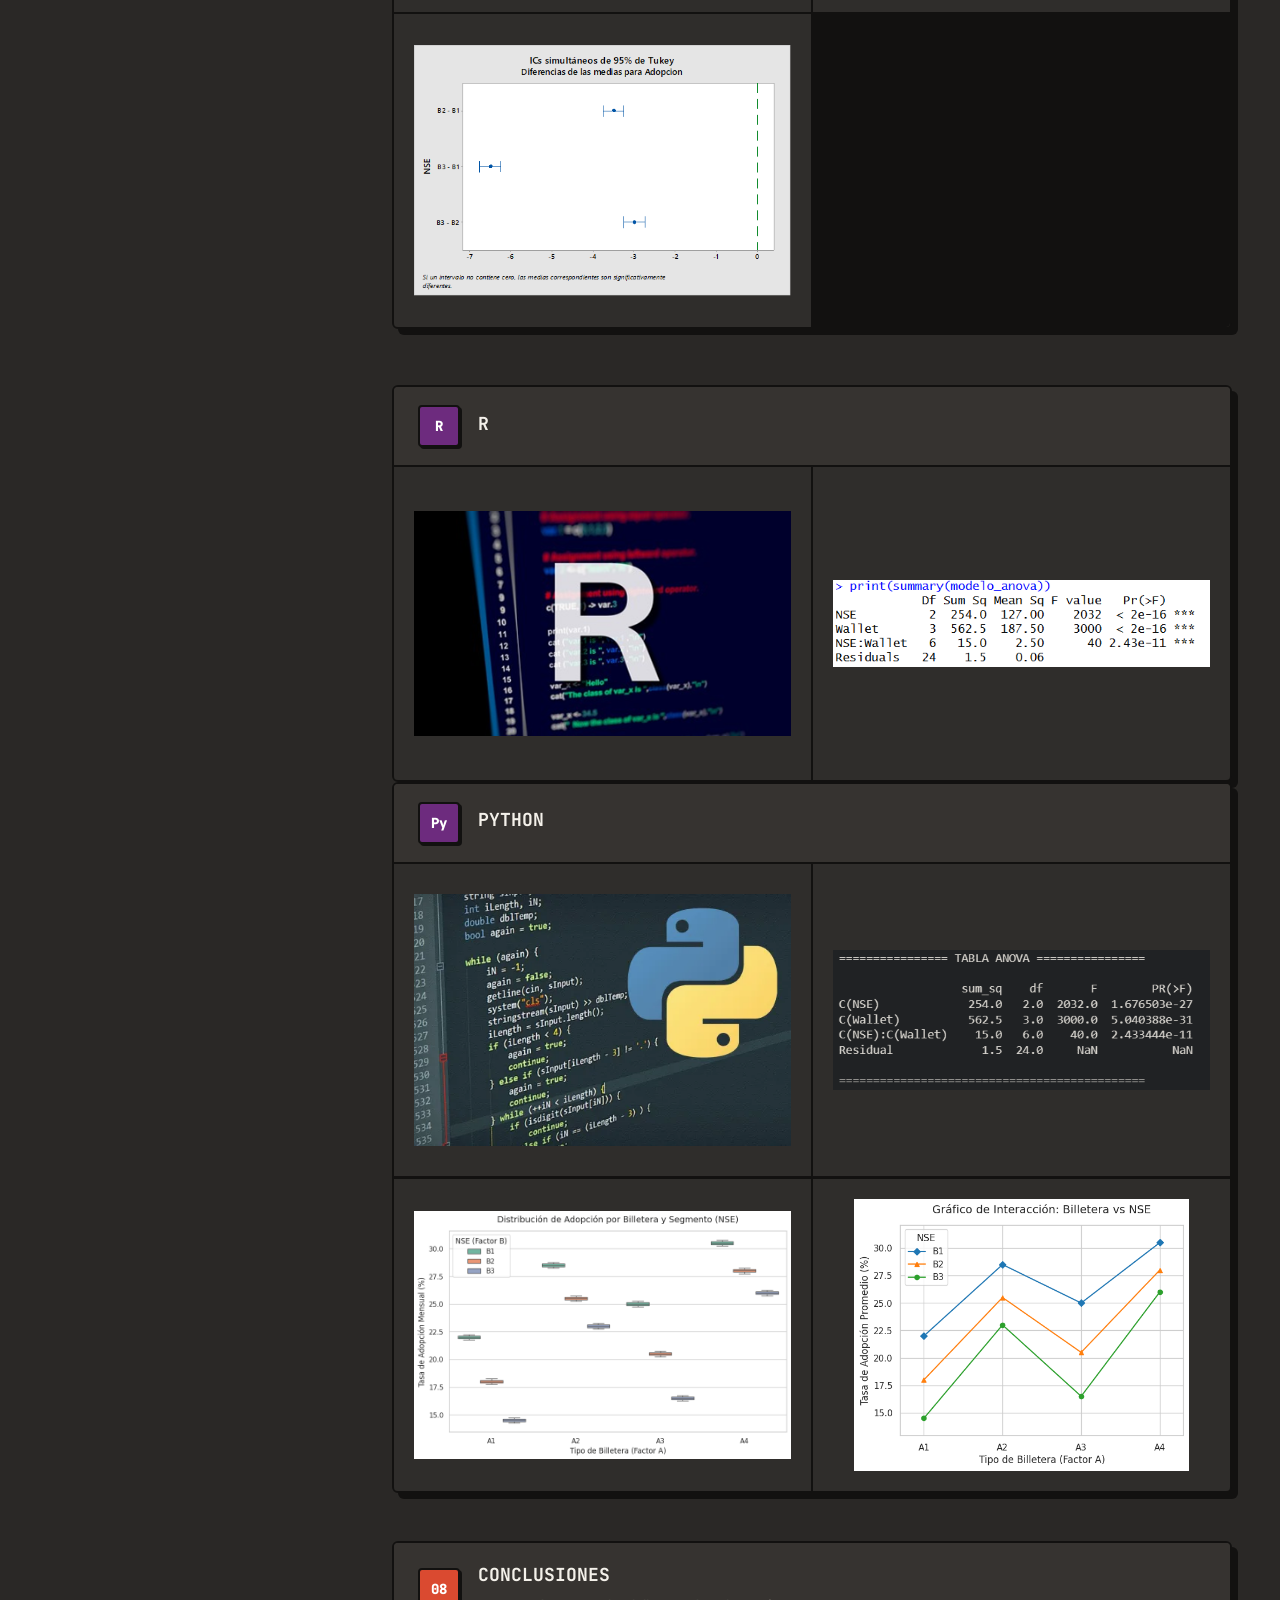
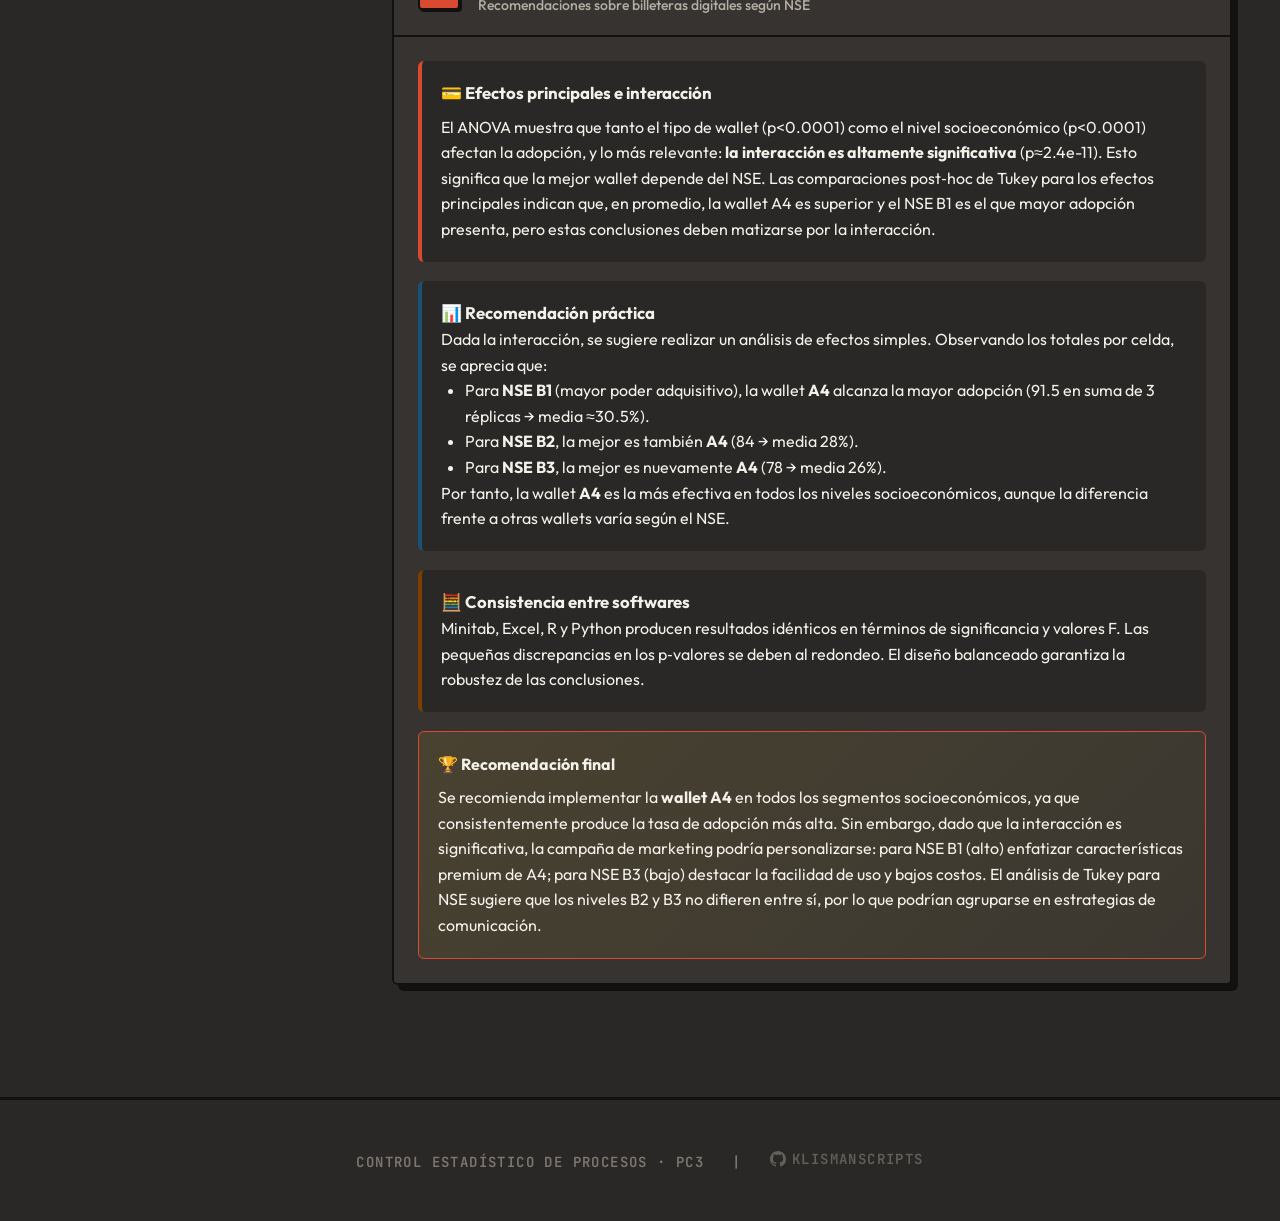
==== commit 9d468275: "PC3-26-1" ====
--- a/index.html
+++ b/index.html
@@ -80,15 +80,15 @@
     <!-- ▼ Un botón por problema. onclick="loadProblem('p1')" ▼ -->
     <button class="prob-btn" id="btn-p1" onclick="loadProblem('p1')">
       <span class="btn-num">01</span>
-      <span class="btn-label">Cuadrado Latino</span>
+      <span class="btn-label">Diseño Factorial</span>
     </button>
     <button class="prob-btn" id="btn-p2" onclick="loadProblem('p2')">
       <span class="btn-num">02</span>
-      <span class="btn-label">C. Latino Incompleto</span>
+      <span class="btn-label">Cuadrado Latino</span>
     </button>
     <button class="prob-btn" id="btn-p3" onclick="loadProblem('p3')">
       <span class="btn-num">03</span>
-      <span class="btn-label">Diseño Factorial</span>
+      <span class="btn-label">C. Latino Incompleto</span>
     </button>
     <!--
     ▼ AGREGA MÁS PROBLEMAS AQUÍ — copia el bloque de arriba y cambia el número y nombre ▼
@@ -116,7 +116,7 @@
 <footer>
   Control Estadístico de Procesos &middot; PC3
   &nbsp;&nbsp;|&nbsp;&nbsp;
-  <a href="https://github.com/KlismanScripts" target="_blank" style="color:inherit;opacity:0.7;text-decoration:none;display:inline-flex;align-items:center;gap:6px;">
+  <a href="https://github.com/KlismanScripts/PC3-CEP-2026.git" target="_blank" style="color:inherit;opacity:0.7;text-decoration:none;display:inline-flex;align-items:center;gap:6px;">
     <svg height="16" width="16" viewBox="0 0 16 16" fill="currentColor"><path d="M8 0C3.58 0 0 3.58 0 8c0 3.54 2.29 6.53 5.47 7.59.4.07.55-.17.55-.38 0-.19-.01-.82-.01-1.49-2.01.37-2.53-.49-2.69-.94-.09-.23-.48-.94-.82-1.13-.28-.15-.68-.52-.01-.53.63-.01 1.08.58 1.23.82.72 1.21 1.87.87 2.33.66.07-.52.28-.87.51-1.07-1.78-.2-3.64-.89-3.64-3.95 0-.87.31-1.59.82-2.15-.08-.2-.36-1.02.08-2.12 0 0 .67-.21 2.2.82.64-.18 1.32-.27 2-.27.68 0 1.36.09 2 .27 1.53-1.04 2.2-.82 2.2-.82.44 1.1.16 1.92.08 2.12.51.56.82 1.27.82 2.15 0 3.07-1.87 3.75-3.65 3.95.29.25.54.73.54 1.48 0 1.07-.01 1.93-.01 2.2 0 .21.15.46.55.38A8.013 8.013 0 0016 8c0-4.42-3.58-8-8-8z"/></svg>
     KlismanScripts
   </a>
